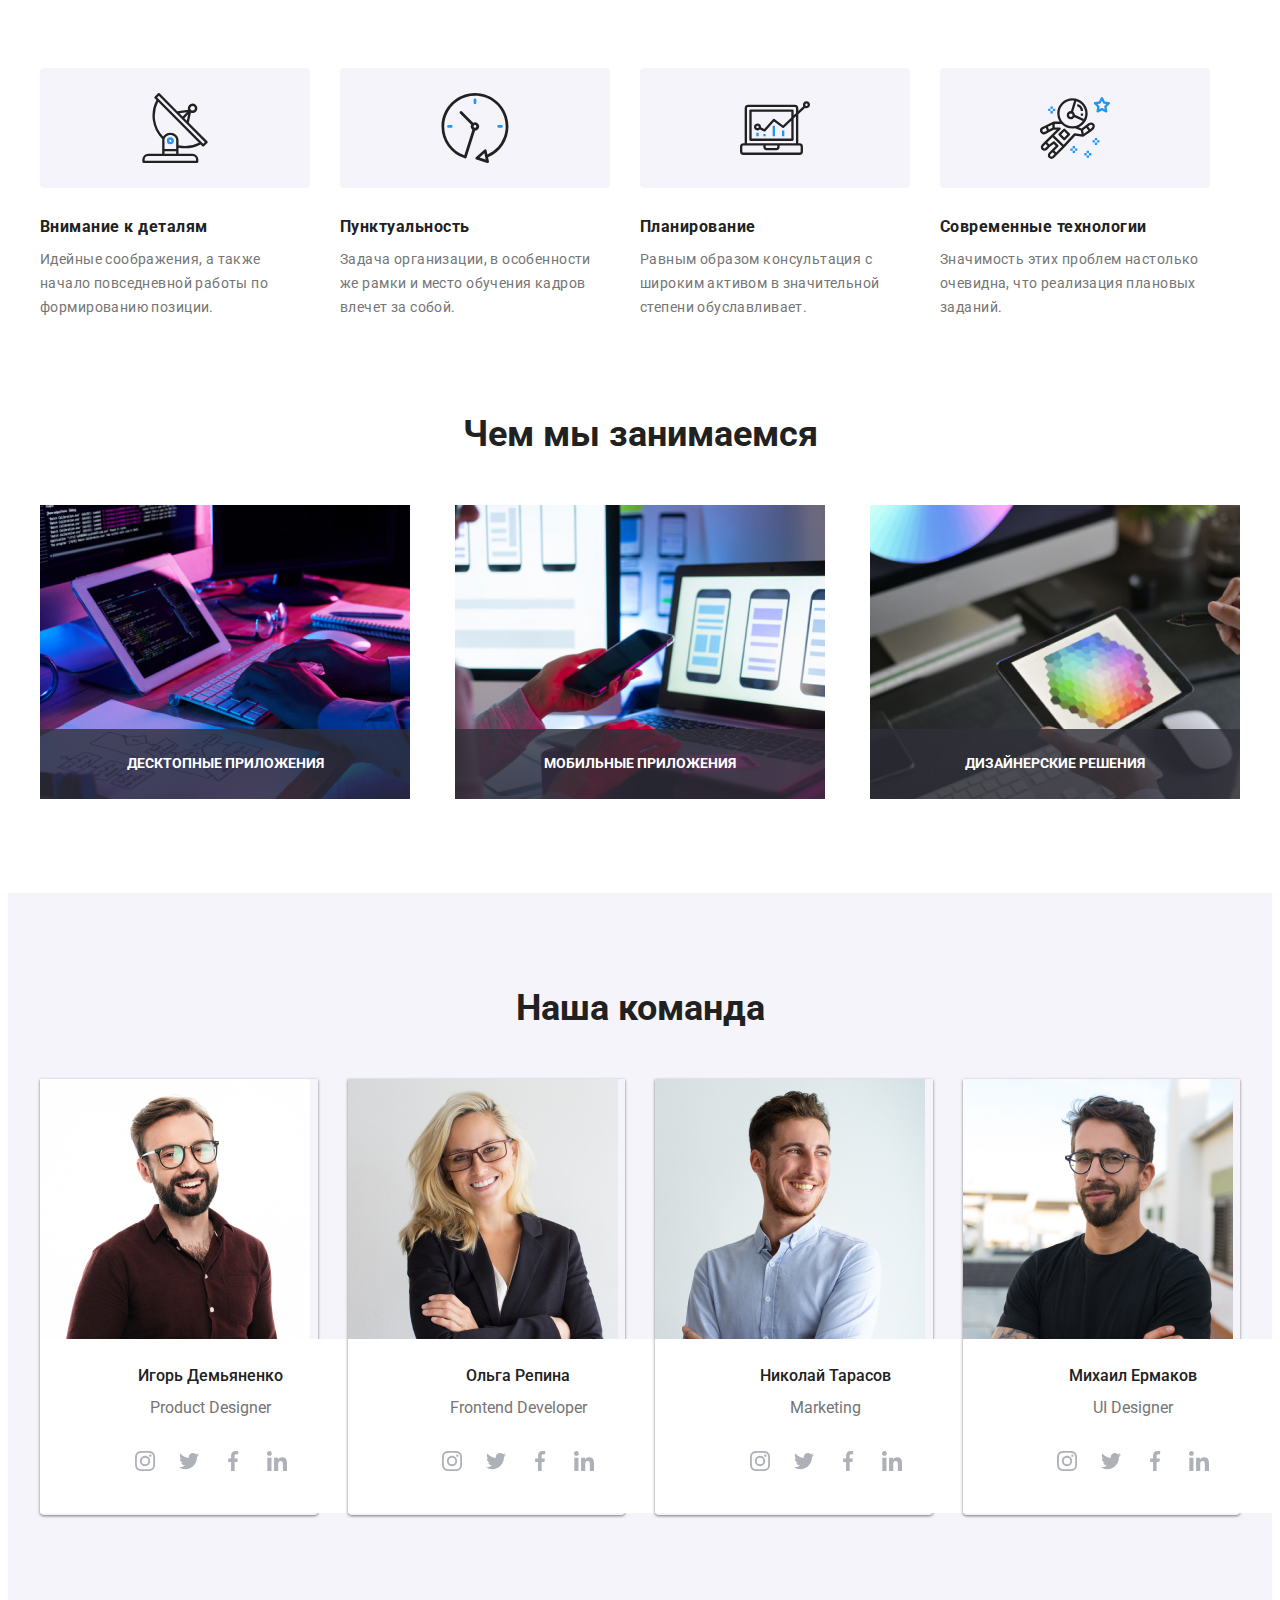
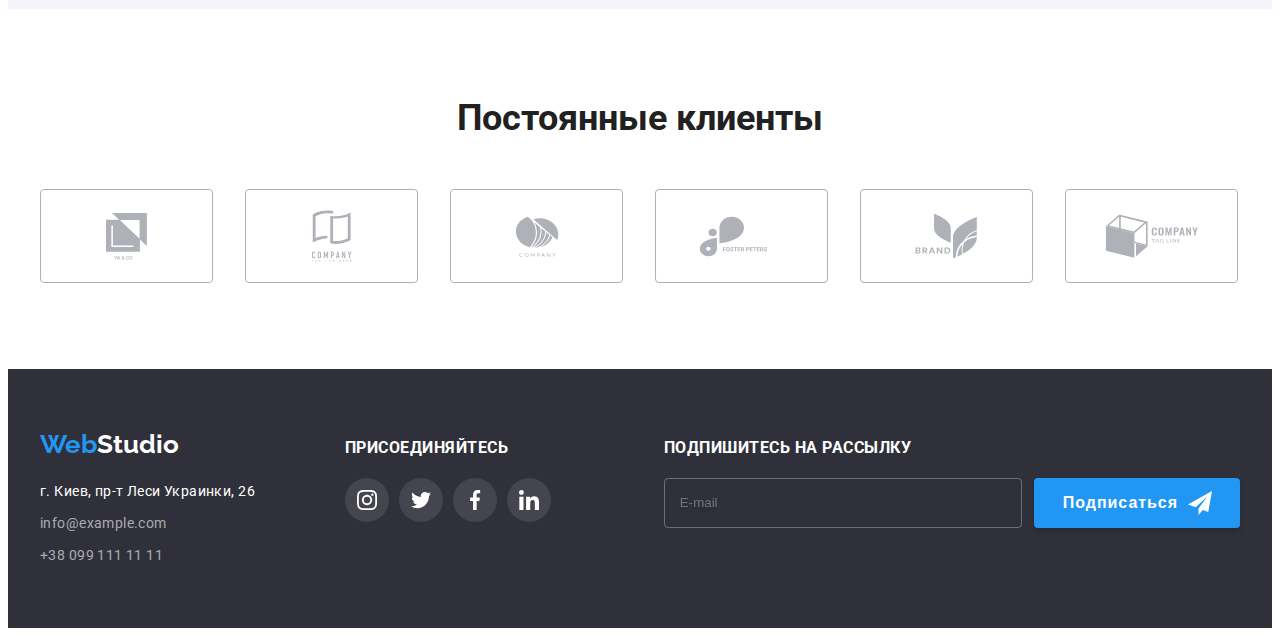
==== index.html @ bf88fce1 "goit-markup-hw-08" ====
<!DOCTYPE html>
<html lang="en">
<head>
    <meta charset="UTF-8">
    <meta http-equiv="X-UA-Compatible" content="IE=edge">
    <meta name="viewport" content="width=device-width, initial-scale=1.0">
    <title>Document</title>
    <link rel="preconnect" href="https://fonts.gstatic.com">
    <link href="https://fonts.googleapis.com/css2?family=Raleway:wght@700&family=Roboto:wght@400;500;700;900&display=swap"
        rel="stylesheet">
    <link rel="stylesheet" href="https://cdnjs.cloudflare.com/ajax/libs/modern-normalize/1.1.0/modern-normalize.min.css"
        integrity="sha512-wpPYUAdjBVSE4KJnH1VR1HeZfpl1ub8YT/NKx4PuQ5NmX2tKuGu6U/JRp5y+Y8XG2tV+wKQpNHVUX03MfMFn9Q=="
        crossorigin="anonymous" referrerpolicy="no-referrer" />
    <link rel="stylesheet" href="https://cdnjs.cloudflare.com/ajax/libs/animate.css/4.1.1/animate.min.css" />
    <link rel="stylesheet" href="./css/main.min.css">
</head>

<body>
    <!-- <header class="header bord">
        <div class="container header-cont">
            <nav class="navigation ">
                <a class="logo link " href="./index.html"><span class="logo-text">Web</span>Studio</a>
                <ul class="menu">
                    <li class="menu__item list">
                        <a class="menu__link link current header-link" href="">Студия</a>
                    </li>
                    <li class="menu__item list">
                        <a class="menu__link link header-link" href="./portfolio.html">Портфолио</a>
                    </li>
                    <li class="menu__item list">
                        <a class="menu__link link header-link" href="">Контакты</a>
                    </li>
                </ul>
            </nav>
            
            <ul class="auth-nav list header">
                <li>
                    <a class="mail-link link header-link" href="mailto:info@devstudio.com">
                        <svg class="icon-mail">
                            <use href="./images/sprite.svg#icon-envelope"></use>
                        </svg>
                        info@devstudio.com
                    </a>
                </li>
                <li>
                    <a class="tel-link link header-link" href="tel:+380991111111">
                        <svg class="icon-phon">
                            <use href="./images/sprite.svg#icon-smartphone"></use>
                        </svg>
                        +38 099 111 11 11
                    </a>
                </li>
            </ul>
        </div>
    </header> -->
    <main>
        <!-- <section class="hero">
                <div class="container">
                    <h1 class="hero__title down">ЭФФЕКТИВНЫЕ РЕШЕНИЯ <br /> ДЛЯ ВАШЕГО БИЗНЕСА</h1>
                
                    <button class="modal-btn" type="button" data-modal-open>Заказать услугу</button>
                </div>
        </section> -->
        
        <section class="skill">
            <div class="container">
                <h2 class="skill__title visually-hidden">Заголовок</h2>
                    <ul class="skill__roster list"> 
                        <li class="skill__item ">
                            <div class="icon-group">
                                <svg width="70px" height="70px">
                                    <use href="./images/sprite.svg#icon-antenna"></use>
                                </svg>
                            </div>
                            <h3 class="roster__title roster_down">Внимание к деталям</h3>
                            <p class="skill__description">Идейные соображения, а также начало повседневной работы по формированию позиции.</p>
                            
                        </li>
                        <li class="skill__item">
                            <div class="icon-group">
                                <svg width="70px" height="70px">
                                    <use href="./images/sprite.svg#icon-clock"></use>
                                </svg>
                            </div>
                            <h3 class="roster__title roster_down" >Пунктуальность</h3>
                            <p class="skill__description" >Задача организации, в особенности же рамки и место обучения кадров влечет за собой.</p>
                        </li>
                        <li class="skill__item">
                            <div class="icon-group">
                                <svg width="70px" height="70px">
                                    <use href="./images/sprite.svg#icon-diagram-1"></use>
                                </svg>
                            </div>
                            <h3 class="roster__title roster_down">Планирование</h3>
                            <p class="skill__description" >Равным образом консультация с широким активом в значительной степени обуславливает.</p>
                        </li>
                        <li class="skill__item">
                            <div class="icon-group">
                                <svg width="70px" height="70px">
                                    <use href="./images/sprite.svg#icon-astronaut"></use>
                                </svg>
                            </div>
                            <h3 class="roster__title roster_down" >Современные технологии</h3>
                            <p class="skill__description">Значимость этих проблем настолько очевидна, что реализация плановых заданий.</p>
                        </li>
                </ul>
            </div>
        </section>
        
        <section class="work">
            <div class="container">
            <h2 class="work__title" lang="ru">Чем мы занимаемся</h2>
            <ul class="work__roster list " >
                <li class="work__top">
                    <img src="./images/зображення_роб._cтолу1.jpg" alt="зображення робочого столу" width="370" height="294">
                    <P class="work__list">Десктопные приложения</P>
                </li>
                <li class="work__top">
                    <img src="./images/зображення_роб._cтолу2.jpg" alt="зображення робочого столу" width="370" height="294">
                    <P class="work__list">Мобильные приложения</P>
                </li>
                <li class="work__top">
                    <img src="./images/зображення_роб._cтолу3.jpg" alt="зображення робочого столу" width="370" height="294">
                    <P class="work__list">Дизайнерские решения</P>
                </li>
            </ul>
            </div>
        </section>
        
        <section class="team" >
            <div class="container">
                <h2 class="team__title">Наша команда</h2>
                <ul class="team__roster list">
                    <li class="team__list">
                        <picture>

                            <source media="(min-width: 1200px)" 
                                srcset="./images/deckstope/deckstope-team1.jpg 1x, ./images/deckstope/deckstope-team1@2x.jpg 2x">
                            <source media="(min-width: 1200px)"
                                srcset="./images/deckstope/deckstope-team1.webp 1x, ./images/deckstope/deckstope-team1@2x.webp 2x" 
                                type="image/webp"> 

                            <source media="(min-width: 768px)" 
                                srcset="./images/tablet/tablet-team1.jpg 1x, ./images/tablet/tablet-team1@2x.jpg 2x">
                                <source media="(min-width: 768px)" 
                                    srcset="./images/tablet/tablet-team1.webp 1x, ./images/tablet/tablet-team1@2x.webp 2x"
                                    type="image/webp">

                            <source media="(min-width: 480px)" 
                                srcset="./images/mobile/mobile-team1.jpg 1x, ./images/mobile/mobile-team1@2x.jpg 2x">
                                <source media="(min-width: 480px)" 
                                srcset="./images/mobile/mobile-team1.webp 1x, ./images/mobile/mobile-team1@2x.webp 2x"
                                type="image/webp">

                        <img src="./images/фото_Игорь_Демьяненко.jpg" alt="foto Product Designer Игорь Демьяненко">
                        </picture>
                        <div class="team-describe">
                            <h3 class="team__member">Игорь Демьяненко</h3>
                            <p class="team__activity">Product Designer</p>
                            <ul class="social-list list">
                                <li class="social-list_team">
                                    <a href="" class="social-list-link">
                                        <svg class="social-list-icon">
                                            <use class="icon-social" href="./images/sprite.svg#icon-instagram"></use>                                      
                                        </svg>
                                    </a>
                                </li>
                                <li class="social-list_team">
                                    <a href="" class="social-list-link">
                                        <svg class="social-list-icon">
                                            <use href="./images/sprite.svg#icon-twitter"></use>
                                        </svg>
                                    </a>
                                </li>
                                <li class="social-list_team">
                                    <a href="" class="social-list-link">
                                        <svg class="social-list-icon">
                                            <use href="./images/sprite.svg#icon-facebook"></use>
                                        </svg>
                                    </a>
                                </li>
                                <li class="social-list_team">
                                    <a href="" class="social-list-link">
                                        <svg class="social-list-icon"> 
                                            <use href="./images/sprite.svg#icon-linkedin"></use>
                                        </svg>
                                    </a>
                                </li>
                            </ul>
                        </div> 
                    </li>

                    <li class="team__list">
                            <picture>

                                <source media="(min-width: 1200px)"
                                    srcset="./images/deckstope/deckstope-team2.jpg 1x, ./images/deckstope/deckstope-team2@2x.jpg 2x">
                                <source media="(min-width: 1200px)"
                                    srcset="./images/deckstope/deckstope-team2.webp 1x, ./images/deckstope/deckstope-team2@2x.webp 2x"
                                    type="image/webp">

                                <source media="(min-width: 768px)"
                                    srcset="./images/tablet/tablet-team2.jpg 1x, ./images/tablet/tablet-team2@2x.jpg 2x">
                                <source media="(min-width: 768px)"
                                    srcset="./images/tablet/tablet-team2.webp 1x, ./images/tablet/tablet-team@2x.webp 2x" 
                                    type="image/webp">

                                <source media="(min-width: 480px)"
                                    srcset="./images/mobile/mobile-team2.jpg 1x, ./images/mobile/mobile-team2@2x.jpg 2x">
                                <source media="(min-width: 480px)"
                                    srcset="./images/mobile/mobile-team2.webp 1x, ./images/mobile/mobile-team2@2x.webp 2x" 
                                    type="image/webp">

                                <img src="./images/фото_Ольга_Репина.jpg" alt="foto Frontend Developer Ольга Репина">
                            </picture>
                        <div class="team-describe">
                            <h3 class="team__member">Ольга Репина</h3>
                            <p class="team__activity">Frontend Developer</p>
                            <ul class="social-list list">
                                <li class="social-list_team">
                                    <a href="" class="social-list-link">
                                        <svg class="social-list-icon">
                                            <use class="icon-social" href="./images/sprite.svg#icon-instagram"></use>
                                        </svg>
                                    </a>
                                </li>
                                <li class="social-list_team">
                                    <a href="" class="social-list-link">
                                        <svg class="social-list-icon">
                                            <use href="./images/sprite.svg#icon-twitter"></use>
                                        </svg>
                                    </a>
                                </li>
                                <li class="social-list_team">
                                    <a href="" class="social-list-link">
                                        <svg class="social-list-icon">
                                            <use href="./images/sprite.svg#icon-facebook"></use>
                                        </svg>
                                    </a>
                                </li>
                                <li class="social-list_team">
                                    <a href="" class="social-list-link">
                                        <svg class="social-list-icon">
                                            <use href="./images/sprite.svg#icon-linkedin"></use>
                                        </svg>
                                    </a>
                                </li>
                            </ul>
                        </div>
                    </li>

                    <li class="team__list">
                            <picture>
                                <source media="(min-width: 1200px)"
                                    srcset="./images/deckstope/deckstope-team3.jpg 1x, ./images/deckstope/deckstope-team3@2x.jpg 2x">
                                <source media="(min-width: 1200px)"
                                    srcset="./images/deckstope/deckstope-team3.webp 1x, ./images/deckstope/deckstope-team3@2x.webp 2x"
                                    type="image/webp">

                                <source media="(min-width: 768px)"
                                    srcset="./images/tablet/tablet-team3.jpg 1x, ./images/tablet/tablet-team3@2x.jpg 2x">
                                <source media="(min-width: 768px)"
                                    srcset="./images/tablet/tablet-team3.webp 1x, ./images/tablet/tablet-team3@2x.webp 2x" 
                                    type="image/webp">

                                <source media="(min-width: 480px)"
                                    srcset="./images/mobile/mobile-team3.jpg 1x, ./images/mobile/mobile-team3@2x.jpg 2x">
                                    <source media="(min-width: 480px)"
                                    srcset="./images/mobile/mobile-team3.webp 1x, ./images/mobile/mobile-team3@2x.webp 2x" 
                                    type="image/webp">
                            
                                <img src="./images/фото_Николай_Тарасов.jpg" alt="foto Marketing Михаил Ермаков">
                            </picture>
                        <div class="team-describe">
                            <h3 class="team__member" >Николай Тарасов</h3>
                            
                            <P class="team__activity">Marketing</P>
                            <ul class="social-list list">
                                <li class="social-list_team">
                                    <a href="" class="social-list-link">
                                        <svg class="social-list-icon">
                                            <use class="icon-social" href="./images/sprite.svg#icon-instagram"></use>
                                        </svg>
                                    </a>
                                </li>
                                <li class="social-list_team">
                                    <a href="" class="social-list-link">
                                        <svg class="social-list-icon">
                                            <use href="./images/sprite.svg#icon-twitter"></use>
                                        </svg>
                                    </a>
                                </li>
                                <li class="social-list_team">
                                    <a href="" class="social-list-link">
                                        <svg class="social-list-icon">
                                            <use href="./images/sprite.svg#icon-facebook"></use>
                                        </svg>
                                    </a>
                                </li>
                                <li class="social-list_team">
                                    <a href="" class="social-list-link">
                                        <svg class="social-list-icon">
                                            <use href="./images/sprite.svg#icon-linkedin"></use>
                                        </svg>
                                    </a>
                                </li>
                            </ul>
                        </div>
                    </li> 

                    <li class="team__list">
                        <picture>
                            <source media="(min-width: 1200px)"
                                srcset="./images/deckstope/deckstope-team4.jpg 1x, ./images/deckstope/deckstope-team4@2x.jpg 2x">
                            <source media="(min-width: 1200px)"
                                srcset="./images/deckstope/deckstope-team4.webp 1x, ./images/deckstope/deckstope-team4@2x.webp 2x"
                                type="image/webp">

                            <source media="(min-width: 768px)"
                                srcset="./images/tablet/tablet-team4.jpg 1x, ./images/tablet/tablet-team4@2x.jpg 2x">
                            <source media="(min-width: 768px)"
                                srcset="./images/tablet/tablet-team4.webp 1x, ./images/tablet/tablet-team4@2x.webp 2x" 
                                type="image/webp">

                            <source media="(min-width: 480px)"
                                srcset="./images/mobile/mobile-team4.jpg 1x, ./images/mobile/mobile-team4@2x.jpg 2x">
                                <source media="(min-width: 480px)"
                                srcset="./images/mobile/mobile-team4.webp 1x, ./images/mobile/mobile-team4@2x.webp 2x" 
                                type="image/webp">
                        
                            <img src="./images/фото_Михаил_Ермаков.jpg" alt="foto UI Designer Михаил Ермаков ">
                        </picture>
                        <div class="team-describe">
                            <h3 class="team__member">Михаил Ермаков</h3>
                            <p class="team__activity">UI Designer</p>
                            <ul class="social-list list">
                                <li class="social-list_team">
                                    <a href="" class="social-list-link">
                                        <svg class="social-list-icon">
                                            <use class="icon-social" href="./images/sprite.svg#icon-instagram"></use>
                                        </svg>
                                    </a>
                                </li>
                                <li class="social-list_team">
                                    <a href="" class="social-list-link">
                                        <svg class="social-list-icon">
                                            <use href="./images/sprite.svg#icon-twitter"></use>
                                        </svg>
                                    </a>
                                </li>
                                <li class="social-list_team">
                                    <a href="" class="social-list-link">
                                        <svg class="social-list-icon">
                                            <use href="./images/sprite.svg#icon-facebook"></use>
                                        </svg>
                                    </a>
                                </li>
                                <li class="social-list_team">
                                    <a href="" class="social-list-link">
                                        <svg class="social-list-icon">
                                            <use href="./images/sprite.svg#icon-linkedin"></use>
                                        </svg>
                                    </a>
                                </li>
                            </ul>
                        </div>
                    </li>
                </ul>
            </div>
        </section>

         <section class="clients">
            <div class="container">
                <h2 class="team__title">Постоянные клиенты</h2>
                
                    <ul class="clients-list list">
                        <li class="icon-list">
                            <a href="" class="icon-list-link">
                                <svg class="clients-list-icon" width="41px" height="47px">
                                    <use class="icon-social" href="./images/sprite.svg#icon-group"></use>
                                </svg>
                            </a>
                        </li>
                            <li class="icon-list">
                                <a href="" class="icon-list-link">
                                    <svg class="clients-list-icon" width="40px" height="52px">
                                        <use class="icon-social" href="./images/sprite.svg#icon-group-1"></use>
                                    
                                    </svg>
                                </a>
                            </li>
                        <li class="icon-list">
                            <a href="" class="icon-list-link">
                                <svg class="clients-list-icon" width="44px" height="41px">
                                    <use class="icon-social" href="./images/sprite.svg#icon-group3"></use>
                                </svg>
                            </a>
                        </li>
                        <li class="icon-list">
                            <a href="" class="icon-list-link">
                                <svg class="clients-list-icon" width="85px" height="41px">
                                    <use class="icon-social" href="./images/sprite.svg#icon-group-2"></use>
                                </svg>
                            </a>
                        </li>
                        <li class="icon-list">
                            <a href="" class="icon-list-link">
                                <svg class="clients-list-icon" width="63px" height="46px">
                                    <use class="icon-social" href="./images/sprite.svg#icon-group-3"></use>
                                </svg>
                            </a>
                        </li>
                        <li class="icon-list">
                            <a href="" class="icon-list-link">
                                <svg class="clients-list-icon" width="94px" height="44px">
                                    <use class="icon-social" href="./images/sprite.svg#icon-group-4"></use>
                                </svg>
                            </a>
                        </li>
                        
                    </ul>
            </div>
        </section>
    </main> 

    <footer class="footer">
        <div class="footer-information container">
            
            <div class="logo-second">
                    <a class="logo-footer link" href="./index.html"><span class="logo-text">Web</span><span
                            class="logo-txt">Studio</span>
                    </a>
                
                    <address class="footer-address">
                        <ul class="communication list">
                            <li class="address"><a class="location link" href="">г. Киев, пр-т Леси Украинки, 26</a></li>
                            <li class="footer-mail"><a class="communication-mail link"
                                    href="meilto:info@example.com">info@example.com</a></li>
                            <li class="footer-tel"><a class="communication-tel link" href="tel:+380991111111">+38 099 111 11 11</a></li>
                        </ul>
                    </address>
            </div>
           
            <div class="footer-right-box">
                <h3 class="footer-right-title">присоединяйтесь</h3>
                <ul class="footer-list list">
                    <li class="foter-icon">
                        <a href="" class="footer-list-social">
                            <svg class="footer-list-icon">
                                <use href="./images/sprite.svg#icon-instagram" ></use>
                            </svg>
                        </a>
                    </li>
                    <li class="foter-icon">
                        <a href="" class="footer-list-social">
                            <svg class="footer-list-icon">
                                <use href="./images/sprite.svg#icon-twitter"></use>
                            </svg>
                        </a>
                    </li>
                    <li class="foter-icon">
                        <a href="" class="footer-list-social">
                            <svg class="footer-list-icon">
                                <use href="./images/sprite.svg#icon-facebook"></use>
                            </svg>
                        </a>
                    </li>
                    <li class="foter-icon">
                        <a href="" class="footer-list-social">
                            <svg class="footer-list-icon">
                                <use href="./images/sprite.svg#icon-linkedin"></use>
                            </svg>
                        </a>
                    </li>
                </ul>
            </div>

              
                    <form class="form-footer" >
                        <h3 class="footer-right-title" >Подпишитесь на рассылку</h3>
                        <div class="btn-input">
                            <input type="email" name="singup" id="singup" class="singup-footer-form" placeholder="E-mail" required>
                            <button type="submit" class="button-form btn-form">Подписаться
                                <svg class="svg-form-footer" width="24px" height="24px">
                                    <use href="./images/sprite.svg#icon-telegram"></use>
                                </svg>
                            </button>
                        </div>
                    </form>
                
        </div>
    </footer>

    <!-- <div class="backdrop is-hidden" data-modal>
        <div class="modal">
            <button type="button" class="close-btn" data-modal-close>
                <svg class="close-btn-icon"  width="11px" height="11px" >
                    <use href="./images/sprite.svg#icon-close" ></use>
                </svg>
            </button>

            <form action="#" class="modal-form">
            <p class="modal-form-head">Оставьте свои данные, мы вам перезвоним</p>
               
                <label class="modal-form-field">Имя
                    <span class="modal-form-input-wrapper">
                        <input type="text" class="input-form-field" name="user-name" minlength="2" required>
                        <svg class="modal-form-icon">
                            <use href="./images/sprite.svg#icon-person-black"></use>
                        </svg>
                    </span>
                    
                </label>
                    
                <label class="modal-form-field">Телефон
                    <span class="modal-form-input-wrapper">
                        <input type="tel" class="input-form-field" name="user-phone" pattern="[0-9]{3}-[0-9]{3}-[0-9]{2}-[0-9]{2}" title="096-000-00-00" required>
                        <svg class="modal-form-icon">
                            <use href="./images/sprite.svg#icon-phone-black"></use>
                        </svg>
                    </span>
                </label>

                <label class="modal-form-field">Почта
                    <span class="modal-form-input-wrapper">
                        <input type="email" class="input-form-field" name="user-mail" required>
                        <svg class="modal-form-icon">
                            <use href="./images/sprite.svg#icon-email-black"></use>
                        </svg>
                    </span>
                </label>

                <label class="modal-form-field">Комментарий
                    <textarea name="user-message" class="modal-form-message" placeholder="Введите текст"></textarea>
                </label>
                    <input type="checkbox" id="accept-policy" class="modal-form-checkbox visually-hidden-checkbox" >
                    <label for="accept-policy" class="modal-form-checkbox-label">Соглашаюсь с рассылкой и принимаю&nbsp;<a href="" class="modal-form-label-link">Условия договора</a></label>
                <button type="submit" class="form-modal-btn">Отправить</button>
            </form>
        </div>
    </div>

    <script src="./js/modal.js"></script>
</body>

</html>
---- css/main.min.css ----
:root{--main-font: "Roboto", sans-serif;--secondary-font: "Raleway", sans-serif;--accent-color: #212121;--secondary-color: #2196f3;--third-color: #757575;--white-color: #ffffff}* *::before,*::after{box-sizing:border-box}body{font-family:var(--main-font);font-style:normal;font-weight:normal;font-size:14px}img{display:block;max-width:100%}.list{list-style:none}.link{text-decoration:none}h1,h2,h3,h4,h5,h6,p{margin-top:0;margin-bottom:0}ul,ol{margin-top:0;margin-bottom:0}.container{width:100%;padding-left:15px;padding-right:15px}@media screen and (min-width: 480px){.container{width:480px;margin:0 auto}}@media screen and (min-width: 768px){.container{width:768px;margin:0 auto}}@media screen and (min-width: 1200px){.container{width:1200px;margin:0 auto}}.visually-hidden{position:absolute;clip:rect(0 0 0 0);width:1px;height:1px;margin:-1px}.visually-hidden-checkbox{position:absolute !important;clip:rect(1px 1px 1px 1px);clip:rect(1px, 1px, 1px, 1px);padding:0 !important;border:0 !important;height:1px !important;width:1px !important;overflow:hidden}.is-hidden{opacity:0;visibility:hidden;pointer-events:none}.logo{padding-top:24px;padding-bottom:25px;margin-right:93px}.logo,.logo-footer,.logo-text{font-family:var(--secondary-font);font-weight:bold;font-size:26px;line-height:1.19;color:var(--accent-color)}.logo-text{color:var(--secondary-color)}.header-link{padding-top:32px;padding-bottom:32px}.bord{border-bottom:1px solid #ECECEC}.header-cont{display:flex;align-items:center}.navigation{display:flex;align-items:center}.auth-nav{display:flex;align-items:center;margin-left:auto;padding-left:0px}.menu{display:flex;align-items:center;padding-left:0px}.menu__item:not(:last-child){margin-right:40px}.mail-link{display:flex;align-items:center;text-decoration:none;font-weight:500;text-align:center;line-height:1.14;letter-spacing:0.02em;margin-left:auto;margin-right:50px;color:var(--third-color);transition:color 250ms cubic-bezier(0.4, 0, 0.2, 1)}.mail-link:hover,.mail-link:focus{color:var(--secondary-color);fill:var(--secondary-color)}.tel-link{display:flex;align-items:center;text-decoration:none;font-weight:500;text-align:center;line-height:1.14;letter-spacing:0.02em;color:var(--third-color);transition:color 250ms cubic-bezier(0.4, 0, 0.2, 1)}.tel-link:hover,.tel-link:focus{color:var(--secondary-color);fill:var(--secondary-color)}.icon-mail{width:16px;height:12px;margin-right:10px;fill:currentColor}.icon-mail:hover,.icon-mail:focus{fill:var(--secondary-color)}.icon-phon{width:10px;height:16px;margin-right:10px;fill:currentColor}.icon-phon:hover,.icon-phon:focus{fill:var(--secondary-color)}.menu__link{font-weight:500;line-height:1.14;letter-spacing:0.02em;color:var(--accent-color);transition:color 250ms cubic-bezier(0.4, 0, 0.2, 1)}.menu__link:hover,.menu__link:focus{color:var(--secondary-color)}.menu__link.current:after{content:"";width:100%;height:4px;position:absolute;background:#2196F3;border-radius:2px;display:block;bottom:-1px}.current{color:var(--secondary-color);position:relative}.hero__title{font-family:var(--main-font);font-weight:900;font-size:44px;line-height:1.36;margin-bottom:30px;color:var(--white-color)}.hero{padding-top:200px;padding-bottom:200px;text-align:center;color:var(--white-color);background:#C4C4C4;background-image:linear-gradient(to right, rgba(47,48,58,0.4), rgba(47,48,58,0.4)),url(../images/bd.jpg);background-repeat:no-repeat;background-position:center;background-size:cover;max-width:1600px;margin:auto}.modal-btn{background-color:var(--secondary-color);box-shadow:0px 4px 4px rgba(0,0,0,0.15);font-weight:bold;font-size:16px;line-height:1.88;cursor:pointer;padding:12px 32px;border-radius:4px;color:var(--white-color);border:none;transition:background-color 250ms cubic-bezier(0.4, 0, 0.2, 1)}.modal-btn:hover,.modal-btn:focus{background-color:#188CE8}.skill{padding-top:60px;padding-bottom:60px}.skill__item:not(:last-child){margin-bottom:30px}.skill__roster{padding-left:0;margin-right:0}.icon-group{display:flex;align-items:center;justify-content:center;width:100%;height:120px;background:#f5f4fa;border-radius:4px;margin-bottom:30px}.skill__description{font-family:var(--main-font);font-size:14px;line-height:24px;letter-spacing:0.03em;color:var(--third-color)}.roster__title{font-weight:bold;line-height:1.15;text-align:center;letter-spacing:0.03em;color:var(--accent-color)}.roster_down{margin-bottom:10px}@media screen and (min-width: 768px){.skill__roster{display:flex;flex-wrap:wrap;margin-right:-30px;margin-bottom:-30px}.roster__title{text-align:left}.skill__item{width:354px;height:251px;margin-bottom:30px;margin-right:30px}}@media screen and (min-width: 768px) and (min-width: 1200px){.skill{padding-bottom:0}.skill__roster{display:flex;flex-wrap:nowrap}.skill__item{flex-basis:calc((100%-120) / 4);width:270px;height:251px}}.work{padding-top:94px;padding-bottom:94px}.work__roster{display:flex;padding-left:0;justify-content:space-between;margin-top:50px}.work__title{font-weight:bold;font-size:36px;line-height:1.17;text-align:center;margin-bottom:50px;color:var(--accent-color);margin:0px}.work__top{width:370px;position:relative}.work__list{font-family:var(--main-font);font-weight:bold;line-height:1.14;width:100%;height:70px;right:0;bottom:0;position:absolute;display:flex;justify-content:center;align-items:center;text-transform:uppercase;color:#FFFFFF;background:rgba(47,48,58,0.8)}@media screen and (max-width: 1199px){.work{display:none}}.team{background-color:#f5f4fa;padding-top:66px;padding-bottom:60px}.team__title{font-weight:bold;font-size:28px;line-height:1.17;text-align:center;margin-bottom:24px;color:var(--accent-color)}.team__roster{padding:0}.team__member{font-size:16px;line-height:0.84;font-weight:500;text-align:center;color:var(--accent-color)}.team__activity{font-size:16px;line-height:1.89;margin-top:10px;margin-bottom:16px;text-align:center;color:var(--third-color)}.team-describe{padding:30px;padding-left:32px;padding-right:32px;background-color:var(--white-color);width:100%}.social-list{padding:0;display:flex;justify-content:center}.social-list-icon{width:20px;height:20px}.social-list-link{display:flex;align-items:center;justify-content:center;width:44px;height:44px;border-radius:50%;fill:#afb1b8;background-color:#ffffff;transition:background-color 250ms cubic-bezier(0.4, 0, 0.2, 1),fill 250ms cubic-bezier(0.4, 0, 0.2, 1)}.social-list-link:hover,.social-list-link:focus{fill:#ffffff;background-color:#2196f3}.team__list{margin-bottom:30px}@media screen and (min-width: 768px){.team__roster{display:flex;flex-wrap:wrap;margin-left:-30px}.team__list{flex-basis:calc((100% - 60px) / 2);margin-left:30px;width:100%;height:536px}}@media screen and (min-width: 1200px){.team__title{font-size:36px;line-height:1.16}.team{padding-top:94px;padding-bottom:94px}.team__roster{display:flex;flex-wrap:wrap;margin-left:-30px}.team__list{flex-basis:calc((100% - 120px) / 4);margin-left:30px;width:100%;height:436px}.team__list{box-shadow:0px 1px 3px var(--third-color);border-radius:0px 0px 4px 4px;margin-bottom:0px}.team__member,.team__activity{background-color:#ffffff;border-radius:3px}.team__title{font-weight:bold;font-size:36px;line-height:1.17;text-align:center;margin-bottom:50px;color:var(--accent-color)}.team__member,.team__activity{background-color:#ffffff;border-radius:3px}}.clients{padding-top:88px;padding-bottom:88px}.icon-list{width:170px;height:92px;margin:0 auto;margin-top:30px}.clients-list{padding-left:0}.icon-list-link{display:flex;justify-content:center;align-items:center;border:1px solid #afb1b8;border-radius:4px;width:100%;height:100%;fill:#afb1b8;transition:fill 250ms cubic-bezier(0.4, 0, 0.2, 1),border 250ms cubic-bezier(0.4, 0, 0.2, 1)}.icon-list-link:hover,.icon-list-link:focus{fill:var(--secondary-color);border:1px solid var(--secondary-color);border-radius:4px}.clients-list-icon{display:flex;align-items:center;justify-content:center}@media screen and (min-width: 480px){.clients-list{display:flex;align-items:center;flex-wrap:wrap;margin-top:-30px;margin-left:-30px;padding:0}.icon-list{flex-basis:calc((100% - 60px) / 2);margin-top:30px;margin-left:30px}.icon-list{width:100%;height:92px}}@media screen and (min-width: 768px){.clients-list{display:flex;align-items:center;flex-wrap:wrap;margin-top:-30px;margin-left:-30px;padding:0}.icon-list{flex-basis:calc((100% - 90px) / 3);margin-top:30px;margin-left:30px}.icon-list{width:226px;height:92px}}@media screen and (min-width: 1200px){.clients-list{display:flex;align-items:center;flex-wrap:wrap;margin-top:-30px;margin-left:-30px}.icon-list{flex-basis:calc((100% - 30px) / 7);margin-top:30px;margin-left:30px}.icon-list{width:170px;height:92px}}.backdrop{position:fixed;top:0;left:0;width:100vw;height:100vh;background:rgba(0,0,0,0.2);transition:opacity 250ms cubic-bezier(0.4, 0, 0.2, 1),visibility 250ms cubic-bezier(0.4, 0, 0.2, 1)}.modal{position:absolute;top:50%;left:50%;width:528px;height:581px;background-color:#ffffff;transform:translate(-50%, -50%);padding:40px}.close-btn{position:absolute;top:8px;right:8px;width:30px;height:30px;border-radius:50%;border:1px solid rgba(0,0,0,0.1);background-color:transparent;cursor:pointer;padding:0}.modal-form{display:flex;flex-direction:column}.modal-form-head{font-family:var(--main-font);font-weight:bold;font-size:20px;line-height:1.15;text-align:center;margin-bottom:12px}.modal-form-field{font-family:var(--main-font);font-weight:normal;font-size:12px;line-height:1.16;color:#757575;margin-bottom:10px}.modal-form-input-wrapper{position:relative;margin-top:4px;display:block}.modal-form-icon{position:absolute;width:18px;height:18px;fill:#212121;top:50%;left:12px;transform:translateY(-50%);transition:fill 250ms cubic-bezier(0.4, 0, 0.2, 1)}.modal-form-message{width:100%;height:120px;margin-top:6px;padding:12px 18px;border:1px solid rgba(33,33,33,0.2);border-radius:4px;resize:none;transition:border-color 250ms cubic-bezier(0.4, 0, 0.2, 1)}.modal-form-message::placeholder{color:rgba(117,117,117,0.5)}.modal-form-message:focus{outline:none;border-color:var(--secondary-color)}.modal-form-checkbox-label{display:flex;align-items:center;margin-bottom:30px;font-weight:normal;font-size:14px;line-height:1.7;color:#757575;justify-content:center;letter-spacing:0.03em}.modal-form-checkbox-label::before{display:block;content:"";width:16px;height:16px;border:1px solid #212121;border-radius:3px;cursor:pointer;margin-right:7px;background-position:70% 60%;transition:border-color 250ms cubic-bezier(0.4, 0, 0.2, 1)}.modal-form-checkbox:checked+.modal-form-checkbox-label::before{background-image:url(../images/icon.check.svg);background-repeat:no-repeat;border:1px solid var(--secondary-color)}.modal-form-checkbox:focus+.modal-form-checkbox-label::before{border-color:var(--secondary-color)}.modal-form-label-link{text-decoration:underline;color:#2196f3}.button-form{background-color:var(--secondary-color);padding:10px 28px 10px 29px;box-shadow:0px 4px 4px rgba(0,0,0,0.15);border-radius:4px;border:none;font-weight:700;font-size:16px;line-height:1.87;letter-spacing:0.06em;color:var(--white-color);margin-left:12px;cursor:pointer;display:flex;align-items:center;transition:background-color 250ms cubic-bezier(0.4, 0, 0.2, 1)}.button-form:hover,.button-form:focus{background-color:#188ce8}.input-form-field{width:100%;height:40px;border:1px solid rgba(33,33,33,0.2);border-radius:4px;padding-left:42px;transition:border-color 250ms cubic-bezier(0.4, 0, 0.2, 1)}.input-form-field:focus{outline:none;border-color:var(--secondary-color)}.input-form-field:focus+.modal-form-icon{fill:var(--secondary-color)}.form-modal-btn{margin:auto;width:200px;padding-top:10px;padding-bottom:10px;font-weight:700;font-size:16px;line-height:1.88;letter-spacing:0.06em;color:#ffffff;background-color:var(--secondary-color);border:none;box-shadow:0px 4px 4px rgba(0,0,0,0.15);border-radius:4px;transition:background-color 250ms cubic-bezier(0.4, 0, 0.2, 1);cursor:pointer}.form-modal-btn:hover,.form-modal-btn:focus{background-color:#188ce8}.svg-form-footer{margin-left:10px}.singup-footer-form{width:358px;height:50px;border:1px solid rgba(255,255,255,0.3);box-sizing:border-box;filter:drop-shadow(0px 4px 4px rgba(0,0,0,0.15));border-radius:4px;background-color:transparent;padding:15px;color:#ffffff}.singup-footer-form:focus{outline:none;border-color:var(--secondary-color)}.location{font-style:normal;line-height:1.71;letter-spacing:0.03em;color:var(--white-color)}.footer{background:#2f303a;padding-top:60px;padding-bottom:60px}.communication-mail{font-style:normal;line-height:1.71;letter-spacing:0.03em;color:rgba(255,255,255,0.6);transition:color 250ms cubic-bezier(0.4, 0, 0.2, 1)}.communication-mail:hover,.communication-mail:focus{color:var(--secondary-color)}.logo-footer{padding:auto}.logo-txt{color:var(--white-color)}.communication-tel{font-style:normal;line-height:1.71;letter-spacing:0.03em;color:rgba(255,255,255,0.6);transition:color 250ms cubic-bezier(0.4, 0, 0.2, 1)}.communication-tel:hover,.communication-tel:focus{color:var(--secondary-color)}.footer-address{margin-top:20px}.footer-mail{margin-top:8px}.footer-tel{margin-top:8px}.footer-right-title{font-weight:bold;line-height:1.14;letter-spacing:0.03em;text-transform:uppercase;margin-bottom:20px;color:var(--white-color)}.footer-list{display:flex;justify-content:center;padding:0}.foter-icon:not(:last-child){margin-right:10px}.footer-list-social{display:flex;align-items:center;justify-content:center;width:44px;height:44px;border-radius:50%;background-color:rgba(255,255,255,0.1);fill:#ffffff;transition:background-color 250ms cubic-bezier(0.4, 0, 0.2, 1)}.footer-list-social:hover,.footer-list-social:focus{background-color:var(--secondary-color)}.footer-list-icon{width:20px;height:20px}.communication{margin:0px;padding-left:0px}@media screen and (max-width: 479px), (min-width: 480px){.logo-second{text-align:center;padding:0}.logo-text{font-size:26px;line-height:1.19}.form-footer{text-align:center;padding:0px;margin-top:60px}.singup-footer-form{margin-bottom:20px;width:100%}.btn-form{margin:0 auto}.footer-right-box{text-align:center;padding:0;margin-top:60px}}@media screen and (min-width: 768px){.footer-information{display:flex;flex-direction:row;flex-wrap:wrap;justify-content:space-around;align-items:baseline}}@media screen and (min-width: 1200px){.footer{background:#2f303a;padding-top:60px;padding-bottom:60px}.btn-input{display:flex}.form-footer{text-align:left;padding:0;margin:0}.logo-second{text-align:left;padding:0;margin-right:70px}.footer-right-box{text-align:left;padding:0;margin-top:0px;margin-right:93px}.singup-footer-form{margin:0;width:358px}.button-form{margin-left:12px}.footer-information{justify-content:space-between}}.card-title{font-family:var(--main-font);font-weight:bold;font-size:18px;line-height:2;color:var(--accent-color)}.card-text{font-family:var(--main-font);font-size:16px;line-height:1.88;margin-top:4px;color:var(--third-color)}.description{padding:20px 24px;border-left:1px solid #EEEEEE;border-right:1px solid #EEEEEE;border-bottom:1px solid #EEEEEE}.card-list{padding:0px}.portfolio-card{padding:0;display:flex;justify-content:center}.card-way{transition:box-shadow 250ms cubic-bezier(0.4, 0, 0.2, 1);display:block}.card-way:hover,.card-way:focus{display:block;box-shadow:0px 1px 1px rgba(0,0,0,0.12),0px 4px 4px rgba(0,0,0,0.06),1px 4px 6px rgba(0,0,0,0.16)}.card-way:hover:hover .overlay,.card-way:hover:focus .overlay,.card-way:focus:hover .overlay,.card-way:focus:focus .overlay{transform:translateY(0%)}.img-overlay{position:relative;overflow:hidden}.overlay{position:absolute;background:rgba(33,150,243,0.9);color:#FFFFFF;top:0;left:0;width:100%;height:105%;overflow:auto;padding:63px 24px;font-family:var(--main-font);font-size:18px;line-height:1.5;letter-spacing:0.03em;transform:translateY(100%);transition:transform 250ms cubic-bezier(0.4, 0, 0.2, 1)}@media screen and (min-width: 480px){.nav{text-align:left;padding:0px;margin-top:60px;margin-bottom:40px}.list-butt{margin-bottom:15px}.portfolio-card{width:450px}.description{width:100%}}@media screen and (max-width: 767px){.portfolio-card:not(:last-child){margin-bottom:30px}}@media screen and (min-width: 768px){.card-list{display:flex;flex-wrap:wrap;margin-left:-30px;margin-top:-30px}.portfolio-card{width:354px;flex-basis:calc((100% - 60px)/2);margin-left:30px;margin-top:30px}}@media screen and (min-width: 1200px){.card-list{display:flex;flex-wrap:wrap;margin-left:-30px;margin-top:-30px}.portfolio-card{flex-basis:calc((100% - 90px)/3);margin-left:30px;margin-top:30px}}.nav-button{font-family:var(--main-font);font-weight:500;font-style:normal;font-size:16px;line-height:1.62;cursor:pointer;border:none;border-radius:4px;padding:6px 22px;color:var(--accent-color);transition:background-color 250ms cubic-bezier(0.4, 0, 0.2, 1),color 250ms cubic-bezier(0.4, 0, 0.2, 1),box-shadow 250ms cubic-bezier(0.4, 0, 0.2, 1)}.nav-button:hover,.nav-button:focus{background-color:var(--secondary-color);color:var(--white-color);box-shadow:0px 3px 1px rgba(0,0,0,0.1),0px 1px 2px rgba(0,0,0,0.08),0px 2px 2px rgba(0,0,0,0.12);border-radius:4px}.nav{text-align:left;padding:0px;margin-bottom:30px;margin-top:30px}.list-butt{display:inline-block}.list-butt:not(:last-child){margin-right:8px;margin-bottom:15px}@media screen and (min-width: 480px){.nav{text-align:left;padding:0px;margin-top:60px;margin-bottom:40px}.list-butt{margin-bottom:15px}}@media screen and (min-width: 768px){.nav{text-align:center;padding:0px;margin-top:60px;margin-bottom:14px}}@media screen and (min-width: 1200px){.nav{margin-top:94px;margin-bottom:34px}}
/*# sourceMappingURL=main.min.css.map */
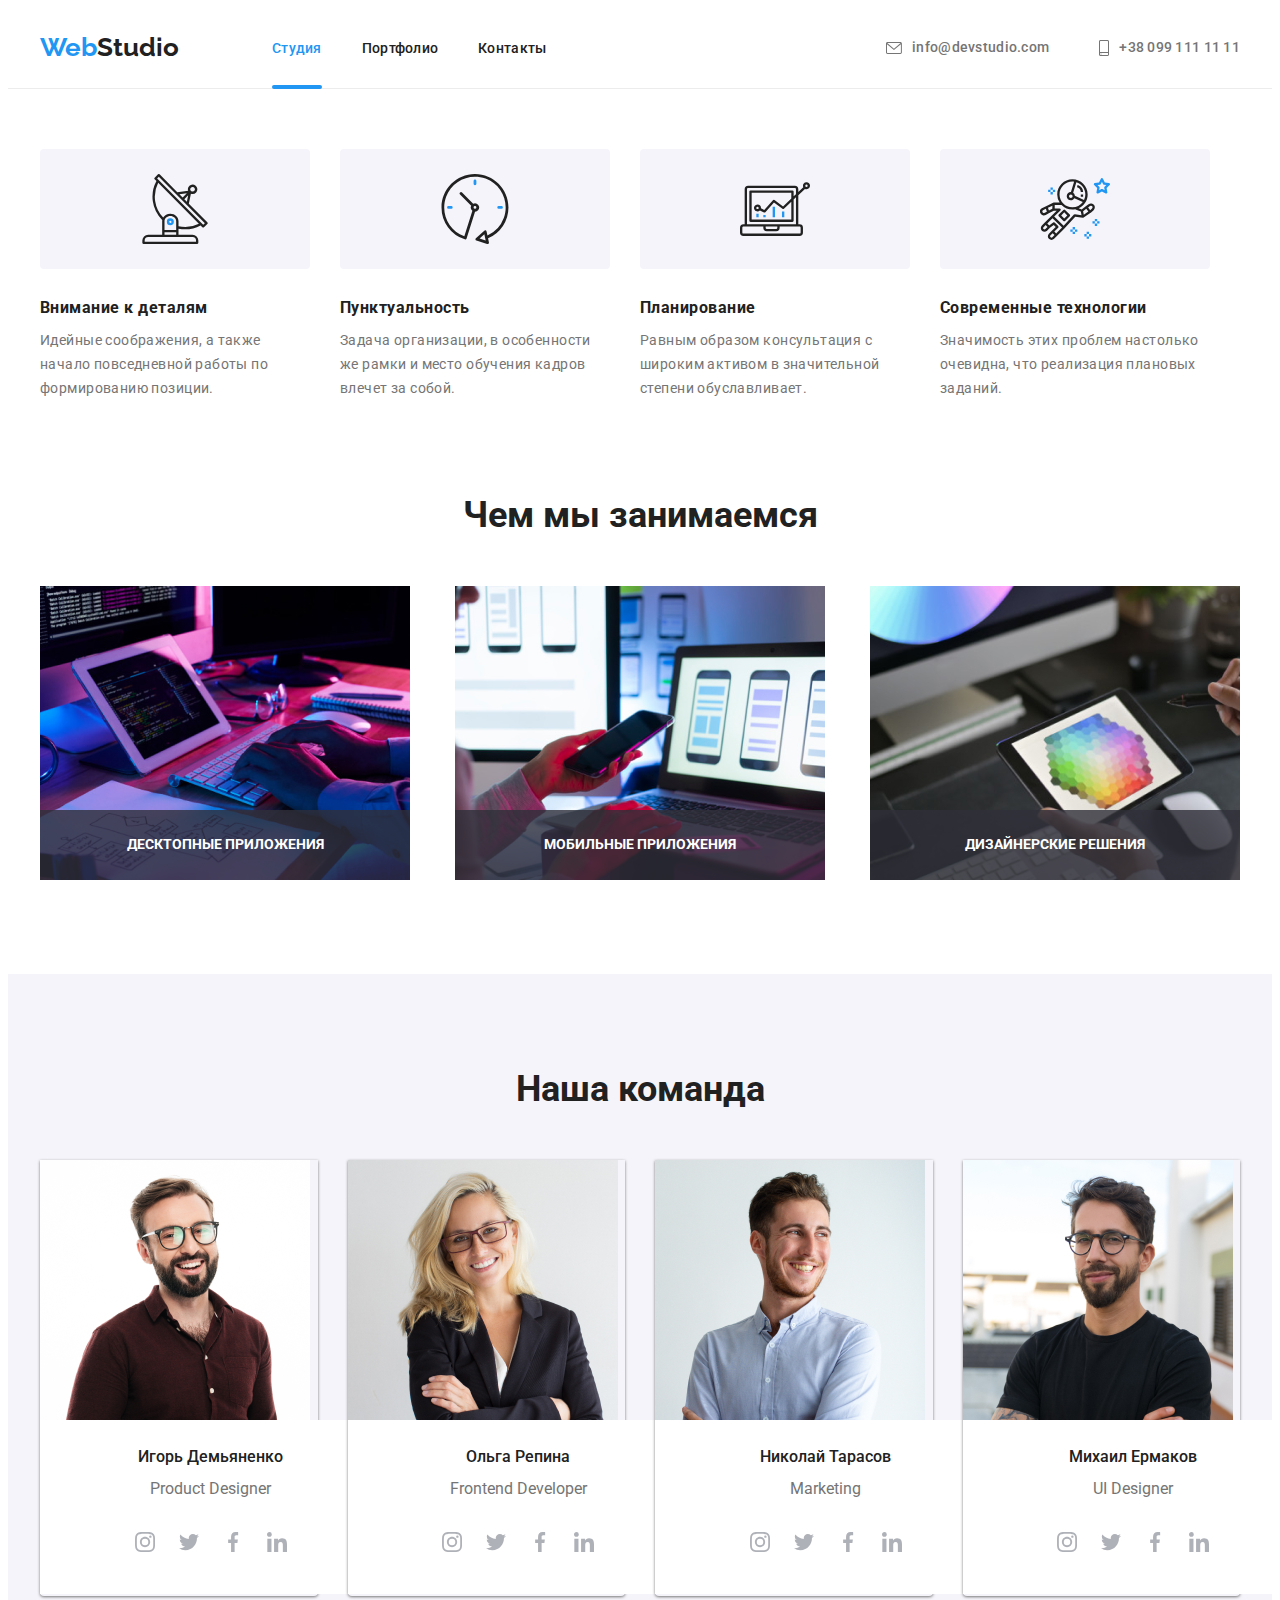
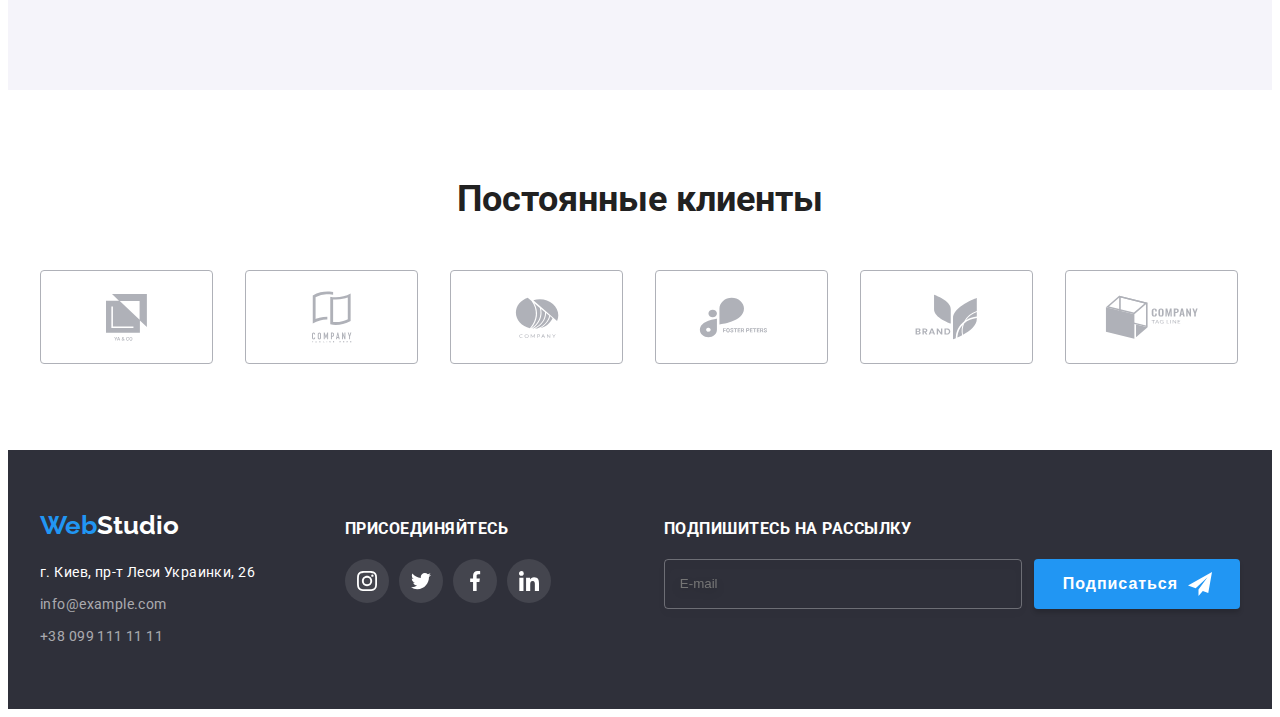
==== commit b334ff4b: "goit-markup-hw-08" ====
--- a/index.html
+++ b/index.html
@@ -16,7 +16,7 @@
 </head>
 
 <body>
-    <!-- <header class="header bord">
+    <header class="header bord">
         <div class="container header-cont">
             <nav class="navigation ">
                 <a class="logo link " href="./index.html"><span class="logo-text">Web</span>Studio</a>
@@ -52,7 +52,7 @@
                 </li>
             </ul>
         </div>
-    </header> -->
+    </header>
     <main>
         <!-- <section class="hero">
                 <div class="container">
--- a/css/main.min.css
+++ b/css/main.min.css
@@ -1,2 +1,2 @@
-:root{--main-font: "Roboto", sans-serif;--secondary-font: "Raleway", sans-serif;--accent-color: #212121;--secondary-color: #2196f3;--third-color: #757575;--white-color: #ffffff}* *::before,*::after{box-sizing:border-box}body{font-family:var(--main-font);font-style:normal;font-weight:normal;font-size:14px}img{display:block;max-width:100%}.list{list-style:none}.link{text-decoration:none}h1,h2,h3,h4,h5,h6,p{margin-top:0;margin-bottom:0}ul,ol{margin-top:0;margin-bottom:0}.container{width:100%;padding-left:15px;padding-right:15px}@media screen and (min-width: 480px){.container{width:480px;margin:0 auto}}@media screen and (min-width: 768px){.container{width:768px;margin:0 auto}}@media screen and (min-width: 1200px){.container{width:1200px;margin:0 auto}}.visually-hidden{position:absolute;clip:rect(0 0 0 0);width:1px;height:1px;margin:-1px}.visually-hidden-checkbox{position:absolute !important;clip:rect(1px 1px 1px 1px);clip:rect(1px, 1px, 1px, 1px);padding:0 !important;border:0 !important;height:1px !important;width:1px !important;overflow:hidden}.is-hidden{opacity:0;visibility:hidden;pointer-events:none}.logo{padding-top:24px;padding-bottom:25px;margin-right:93px}.logo,.logo-footer,.logo-text{font-family:var(--secondary-font);font-weight:bold;font-size:26px;line-height:1.19;color:var(--accent-color)}.logo-text{color:var(--secondary-color)}.header-link{padding-top:32px;padding-bottom:32px}.bord{border-bottom:1px solid #ECECEC}.header-cont{display:flex;align-items:center}.navigation{display:flex;align-items:center}.auth-nav{display:flex;align-items:center;margin-left:auto;padding-left:0px}.menu{display:flex;align-items:center;padding-left:0px}.menu__item:not(:last-child){margin-right:40px}.mail-link{display:flex;align-items:center;text-decoration:none;font-weight:500;text-align:center;line-height:1.14;letter-spacing:0.02em;margin-left:auto;margin-right:50px;color:var(--third-color);transition:color 250ms cubic-bezier(0.4, 0, 0.2, 1)}.mail-link:hover,.mail-link:focus{color:var(--secondary-color);fill:var(--secondary-color)}.tel-link{display:flex;align-items:center;text-decoration:none;font-weight:500;text-align:center;line-height:1.14;letter-spacing:0.02em;color:var(--third-color);transition:color 250ms cubic-bezier(0.4, 0, 0.2, 1)}.tel-link:hover,.tel-link:focus{color:var(--secondary-color);fill:var(--secondary-color)}.icon-mail{width:16px;height:12px;margin-right:10px;fill:currentColor}.icon-mail:hover,.icon-mail:focus{fill:var(--secondary-color)}.icon-phon{width:10px;height:16px;margin-right:10px;fill:currentColor}.icon-phon:hover,.icon-phon:focus{fill:var(--secondary-color)}.menu__link{font-weight:500;line-height:1.14;letter-spacing:0.02em;color:var(--accent-color);transition:color 250ms cubic-bezier(0.4, 0, 0.2, 1)}.menu__link:hover,.menu__link:focus{color:var(--secondary-color)}.menu__link.current:after{content:"";width:100%;height:4px;position:absolute;background:#2196F3;border-radius:2px;display:block;bottom:-1px}.current{color:var(--secondary-color);position:relative}.hero__title{font-family:var(--main-font);font-weight:900;font-size:44px;line-height:1.36;margin-bottom:30px;color:var(--white-color)}.hero{padding-top:200px;padding-bottom:200px;text-align:center;color:var(--white-color);background:#C4C4C4;background-image:linear-gradient(to right, rgba(47,48,58,0.4), rgba(47,48,58,0.4)),url(../images/bd.jpg);background-repeat:no-repeat;background-position:center;background-size:cover;max-width:1600px;margin:auto}.modal-btn{background-color:var(--secondary-color);box-shadow:0px 4px 4px rgba(0,0,0,0.15);font-weight:bold;font-size:16px;line-height:1.88;cursor:pointer;padding:12px 32px;border-radius:4px;color:var(--white-color);border:none;transition:background-color 250ms cubic-bezier(0.4, 0, 0.2, 1)}.modal-btn:hover,.modal-btn:focus{background-color:#188CE8}.skill{padding-top:60px;padding-bottom:60px}.skill__item:not(:last-child){margin-bottom:30px}.skill__roster{padding-left:0;margin-right:0}.icon-group{display:flex;align-items:center;justify-content:center;width:100%;height:120px;background:#f5f4fa;border-radius:4px;margin-bottom:30px}.skill__description{font-family:var(--main-font);font-size:14px;line-height:24px;letter-spacing:0.03em;color:var(--third-color)}.roster__title{font-weight:bold;line-height:1.15;text-align:center;letter-spacing:0.03em;color:var(--accent-color)}.roster_down{margin-bottom:10px}@media screen and (min-width: 768px){.skill__roster{display:flex;flex-wrap:wrap;margin-right:-30px;margin-bottom:-30px}.roster__title{text-align:left}.skill__item{width:354px;height:251px;margin-bottom:30px;margin-right:30px}}@media screen and (min-width: 768px) and (min-width: 1200px){.skill{padding-bottom:0}.skill__roster{display:flex;flex-wrap:nowrap}.skill__item{flex-basis:calc((100%-120) / 4);width:270px;height:251px}}.work{padding-top:94px;padding-bottom:94px}.work__roster{display:flex;padding-left:0;justify-content:space-between;margin-top:50px}.work__title{font-weight:bold;font-size:36px;line-height:1.17;text-align:center;margin-bottom:50px;color:var(--accent-color);margin:0px}.work__top{width:370px;position:relative}.work__list{font-family:var(--main-font);font-weight:bold;line-height:1.14;width:100%;height:70px;right:0;bottom:0;position:absolute;display:flex;justify-content:center;align-items:center;text-transform:uppercase;color:#FFFFFF;background:rgba(47,48,58,0.8)}@media screen and (max-width: 1199px){.work{display:none}}.team{background-color:#f5f4fa;padding-top:66px;padding-bottom:60px}.team__title{font-weight:bold;font-size:28px;line-height:1.17;text-align:center;margin-bottom:24px;color:var(--accent-color)}.team__roster{padding:0}.team__member{font-size:16px;line-height:0.84;font-weight:500;text-align:center;color:var(--accent-color)}.team__activity{font-size:16px;line-height:1.89;margin-top:10px;margin-bottom:16px;text-align:center;color:var(--third-color)}.team-describe{padding:30px;padding-left:32px;padding-right:32px;background-color:var(--white-color);width:100%}.social-list{padding:0;display:flex;justify-content:center}.social-list-icon{width:20px;height:20px}.social-list-link{display:flex;align-items:center;justify-content:center;width:44px;height:44px;border-radius:50%;fill:#afb1b8;background-color:#ffffff;transition:background-color 250ms cubic-bezier(0.4, 0, 0.2, 1),fill 250ms cubic-bezier(0.4, 0, 0.2, 1)}.social-list-link:hover,.social-list-link:focus{fill:#ffffff;background-color:#2196f3}.team__list{margin-bottom:30px}@media screen and (min-width: 768px){.team__roster{display:flex;flex-wrap:wrap;margin-left:-30px}.team__list{flex-basis:calc((100% - 60px) / 2);margin-left:30px;width:100%;height:536px}}@media screen and (min-width: 1200px){.team__title{font-size:36px;line-height:1.16}.team{padding-top:94px;padding-bottom:94px}.team__roster{display:flex;flex-wrap:wrap;margin-left:-30px}.team__list{flex-basis:calc((100% - 120px) / 4);margin-left:30px;width:100%;height:436px}.team__list{box-shadow:0px 1px 3px var(--third-color);border-radius:0px 0px 4px 4px;margin-bottom:0px}.team__member,.team__activity{background-color:#ffffff;border-radius:3px}.team__title{font-weight:bold;font-size:36px;line-height:1.17;text-align:center;margin-bottom:50px;color:var(--accent-color)}.team__member,.team__activity{background-color:#ffffff;border-radius:3px}}.clients{padding-top:88px;padding-bottom:88px}.icon-list{width:170px;height:92px;margin:0 auto;margin-top:30px}.clients-list{padding-left:0}.icon-list-link{display:flex;justify-content:center;align-items:center;border:1px solid #afb1b8;border-radius:4px;width:100%;height:100%;fill:#afb1b8;transition:fill 250ms cubic-bezier(0.4, 0, 0.2, 1),border 250ms cubic-bezier(0.4, 0, 0.2, 1)}.icon-list-link:hover,.icon-list-link:focus{fill:var(--secondary-color);border:1px solid var(--secondary-color);border-radius:4px}.clients-list-icon{display:flex;align-items:center;justify-content:center}@media screen and (min-width: 480px){.clients-list{display:flex;align-items:center;flex-wrap:wrap;margin-top:-30px;margin-left:-30px;padding:0}.icon-list{flex-basis:calc((100% - 60px) / 2);margin-top:30px;margin-left:30px}.icon-list{width:100%;height:92px}}@media screen and (min-width: 768px){.clients-list{display:flex;align-items:center;flex-wrap:wrap;margin-top:-30px;margin-left:-30px;padding:0}.icon-list{flex-basis:calc((100% - 90px) / 3);margin-top:30px;margin-left:30px}.icon-list{width:226px;height:92px}}@media screen and (min-width: 1200px){.clients-list{display:flex;align-items:center;flex-wrap:wrap;margin-top:-30px;margin-left:-30px}.icon-list{flex-basis:calc((100% - 30px) / 7);margin-top:30px;margin-left:30px}.icon-list{width:170px;height:92px}}.backdrop{position:fixed;top:0;left:0;width:100vw;height:100vh;background:rgba(0,0,0,0.2);transition:opacity 250ms cubic-bezier(0.4, 0, 0.2, 1),visibility 250ms cubic-bezier(0.4, 0, 0.2, 1)}.modal{position:absolute;top:50%;left:50%;width:528px;height:581px;background-color:#ffffff;transform:translate(-50%, -50%);padding:40px}.close-btn{position:absolute;top:8px;right:8px;width:30px;height:30px;border-radius:50%;border:1px solid rgba(0,0,0,0.1);background-color:transparent;cursor:pointer;padding:0}.modal-form{display:flex;flex-direction:column}.modal-form-head{font-family:var(--main-font);font-weight:bold;font-size:20px;line-height:1.15;text-align:center;margin-bottom:12px}.modal-form-field{font-family:var(--main-font);font-weight:normal;font-size:12px;line-height:1.16;color:#757575;margin-bottom:10px}.modal-form-input-wrapper{position:relative;margin-top:4px;display:block}.modal-form-icon{position:absolute;width:18px;height:18px;fill:#212121;top:50%;left:12px;transform:translateY(-50%);transition:fill 250ms cubic-bezier(0.4, 0, 0.2, 1)}.modal-form-message{width:100%;height:120px;margin-top:6px;padding:12px 18px;border:1px solid rgba(33,33,33,0.2);border-radius:4px;resize:none;transition:border-color 250ms cubic-bezier(0.4, 0, 0.2, 1)}.modal-form-message::placeholder{color:rgba(117,117,117,0.5)}.modal-form-message:focus{outline:none;border-color:var(--secondary-color)}.modal-form-checkbox-label{display:flex;align-items:center;margin-bottom:30px;font-weight:normal;font-size:14px;line-height:1.7;color:#757575;justify-content:center;letter-spacing:0.03em}.modal-form-checkbox-label::before{display:block;content:"";width:16px;height:16px;border:1px solid #212121;border-radius:3px;cursor:pointer;margin-right:7px;background-position:70% 60%;transition:border-color 250ms cubic-bezier(0.4, 0, 0.2, 1)}.modal-form-checkbox:checked+.modal-form-checkbox-label::before{background-image:url(../images/icon.check.svg);background-repeat:no-repeat;border:1px solid var(--secondary-color)}.modal-form-checkbox:focus+.modal-form-checkbox-label::before{border-color:var(--secondary-color)}.modal-form-label-link{text-decoration:underline;color:#2196f3}.button-form{background-color:var(--secondary-color);padding:10px 28px 10px 29px;box-shadow:0px 4px 4px rgba(0,0,0,0.15);border-radius:4px;border:none;font-weight:700;font-size:16px;line-height:1.87;letter-spacing:0.06em;color:var(--white-color);margin-left:12px;cursor:pointer;display:flex;align-items:center;transition:background-color 250ms cubic-bezier(0.4, 0, 0.2, 1)}.button-form:hover,.button-form:focus{background-color:#188ce8}.input-form-field{width:100%;height:40px;border:1px solid rgba(33,33,33,0.2);border-radius:4px;padding-left:42px;transition:border-color 250ms cubic-bezier(0.4, 0, 0.2, 1)}.input-form-field:focus{outline:none;border-color:var(--secondary-color)}.input-form-field:focus+.modal-form-icon{fill:var(--secondary-color)}.form-modal-btn{margin:auto;width:200px;padding-top:10px;padding-bottom:10px;font-weight:700;font-size:16px;line-height:1.88;letter-spacing:0.06em;color:#ffffff;background-color:var(--secondary-color);border:none;box-shadow:0px 4px 4px rgba(0,0,0,0.15);border-radius:4px;transition:background-color 250ms cubic-bezier(0.4, 0, 0.2, 1);cursor:pointer}.form-modal-btn:hover,.form-modal-btn:focus{background-color:#188ce8}.svg-form-footer{margin-left:10px}.singup-footer-form{width:358px;height:50px;border:1px solid rgba(255,255,255,0.3);box-sizing:border-box;filter:drop-shadow(0px 4px 4px rgba(0,0,0,0.15));border-radius:4px;background-color:transparent;padding:15px;color:#ffffff}.singup-footer-form:focus{outline:none;border-color:var(--secondary-color)}.location{font-style:normal;line-height:1.71;letter-spacing:0.03em;color:var(--white-color)}.footer{background:#2f303a;padding-top:60px;padding-bottom:60px}.communication-mail{font-style:normal;line-height:1.71;letter-spacing:0.03em;color:rgba(255,255,255,0.6);transition:color 250ms cubic-bezier(0.4, 0, 0.2, 1)}.communication-mail:hover,.communication-mail:focus{color:var(--secondary-color)}.logo-footer{padding:auto}.logo-txt{color:var(--white-color)}.communication-tel{font-style:normal;line-height:1.71;letter-spacing:0.03em;color:rgba(255,255,255,0.6);transition:color 250ms cubic-bezier(0.4, 0, 0.2, 1)}.communication-tel:hover,.communication-tel:focus{color:var(--secondary-color)}.footer-address{margin-top:20px}.footer-mail{margin-top:8px}.footer-tel{margin-top:8px}.footer-right-title{font-weight:bold;line-height:1.14;letter-spacing:0.03em;text-transform:uppercase;margin-bottom:20px;color:var(--white-color)}.footer-list{display:flex;justify-content:center;padding:0}.foter-icon:not(:last-child){margin-right:10px}.footer-list-social{display:flex;align-items:center;justify-content:center;width:44px;height:44px;border-radius:50%;background-color:rgba(255,255,255,0.1);fill:#ffffff;transition:background-color 250ms cubic-bezier(0.4, 0, 0.2, 1)}.footer-list-social:hover,.footer-list-social:focus{background-color:var(--secondary-color)}.footer-list-icon{width:20px;height:20px}.communication{margin:0px;padding-left:0px}@media screen and (max-width: 479px), (min-width: 480px){.logo-second{text-align:center;padding:0}.logo-text{font-size:26px;line-height:1.19}.form-footer{text-align:center;padding:0px;margin-top:60px}.singup-footer-form{margin-bottom:20px;width:100%}.btn-form{margin:0 auto}.footer-right-box{text-align:center;padding:0;margin-top:60px}}@media screen and (min-width: 768px){.footer-information{display:flex;flex-direction:row;flex-wrap:wrap;justify-content:space-around;align-items:baseline}}@media screen and (min-width: 1200px){.footer{background:#2f303a;padding-top:60px;padding-bottom:60px}.btn-input{display:flex}.form-footer{text-align:left;padding:0;margin:0}.logo-second{text-align:left;padding:0;margin-right:70px}.footer-right-box{text-align:left;padding:0;margin-top:0px;margin-right:93px}.singup-footer-form{margin:0;width:358px}.button-form{margin-left:12px}.footer-information{justify-content:space-between}}.card-title{font-family:var(--main-font);font-weight:bold;font-size:18px;line-height:2;color:var(--accent-color)}.card-text{font-family:var(--main-font);font-size:16px;line-height:1.88;margin-top:4px;color:var(--third-color)}.description{padding:20px 24px;border-left:1px solid #EEEEEE;border-right:1px solid #EEEEEE;border-bottom:1px solid #EEEEEE}.card-list{padding:0px}.portfolio-card{padding:0;display:flex;justify-content:center}.card-way{transition:box-shadow 250ms cubic-bezier(0.4, 0, 0.2, 1);display:block}.card-way:hover,.card-way:focus{display:block;box-shadow:0px 1px 1px rgba(0,0,0,0.12),0px 4px 4px rgba(0,0,0,0.06),1px 4px 6px rgba(0,0,0,0.16)}.card-way:hover:hover .overlay,.card-way:hover:focus .overlay,.card-way:focus:hover .overlay,.card-way:focus:focus .overlay{transform:translateY(0%)}.img-overlay{position:relative;overflow:hidden}.overlay{position:absolute;background:rgba(33,150,243,0.9);color:#FFFFFF;top:0;left:0;width:100%;height:105%;overflow:auto;padding:63px 24px;font-family:var(--main-font);font-size:18px;line-height:1.5;letter-spacing:0.03em;transform:translateY(100%);transition:transform 250ms cubic-bezier(0.4, 0, 0.2, 1)}@media screen and (min-width: 480px){.nav{text-align:left;padding:0px;margin-top:60px;margin-bottom:40px}.list-butt{margin-bottom:15px}.portfolio-card{width:450px}.description{width:100%}}@media screen and (max-width: 767px){.portfolio-card:not(:last-child){margin-bottom:30px}}@media screen and (min-width: 768px){.card-list{display:flex;flex-wrap:wrap;margin-left:-30px;margin-top:-30px}.portfolio-card{width:354px;flex-basis:calc((100% - 60px)/2);margin-left:30px;margin-top:30px}}@media screen and (min-width: 1200px){.card-list{display:flex;flex-wrap:wrap;margin-left:-30px;margin-top:-30px}.portfolio-card{flex-basis:calc((100% - 90px)/3);margin-left:30px;margin-top:30px}}.nav-button{font-family:var(--main-font);font-weight:500;font-style:normal;font-size:16px;line-height:1.62;cursor:pointer;border:none;border-radius:4px;padding:6px 22px;color:var(--accent-color);transition:background-color 250ms cubic-bezier(0.4, 0, 0.2, 1),color 250ms cubic-bezier(0.4, 0, 0.2, 1),box-shadow 250ms cubic-bezier(0.4, 0, 0.2, 1)}.nav-button:hover,.nav-button:focus{background-color:var(--secondary-color);color:var(--white-color);box-shadow:0px 3px 1px rgba(0,0,0,0.1),0px 1px 2px rgba(0,0,0,0.08),0px 2px 2px rgba(0,0,0,0.12);border-radius:4px}.nav{text-align:left;padding:0px;margin-bottom:30px;margin-top:30px}.list-butt{display:inline-block}.list-butt:not(:last-child){margin-right:8px;margin-bottom:15px}@media screen and (min-width: 480px){.nav{text-align:left;padding:0px;margin-top:60px;margin-bottom:40px}.list-butt{margin-bottom:15px}}@media screen and (min-width: 768px){.nav{text-align:center;padding:0px;margin-top:60px;margin-bottom:14px}}@media screen and (min-width: 1200px){.nav{margin-top:94px;margin-bottom:34px}}
+:root{--main-font: "Roboto", sans-serif;--secondary-font: "Raleway", sans-serif;--accent-color: #212121;--secondary-color: #2196f3;--third-color: #757575;--white-color: #ffffff}* *::before,*::after{box-sizing:border-box}body{font-family:var(--main-font);font-style:normal;font-weight:normal;font-size:14px}img{display:block;max-width:100%}.list{list-style:none}.link{text-decoration:none}h1,h2,h3,h4,h5,h6,p{margin-top:0;margin-bottom:0}ul,ol{margin-top:0;margin-bottom:0}.container{width:100%;padding-left:15px;padding-right:15px}@media screen and (min-width: 480px){.container{width:480px;margin:0 auto}}@media screen and (min-width: 768px){.container{width:768px;margin:0 auto}}@media screen and (min-width: 1200px){.container{width:1200px;margin:0 auto}}.visually-hidden{position:absolute;clip:rect(0 0 0 0);width:1px;height:1px;margin:-1px}.visually-hidden-checkbox{position:absolute !important;clip:rect(1px 1px 1px 1px);clip:rect(1px, 1px, 1px, 1px);padding:0 !important;border:0 !important;height:1px !important;width:1px !important;overflow:hidden}.is-hidden{opacity:0;visibility:hidden;pointer-events:none}.logo{padding-top:24px;padding-bottom:25px;margin-right:93px}.logo,.logo-footer,.logo-text{font-family:var(--secondary-font);font-weight:bold;font-size:26px;line-height:1.19;color:var(--accent-color)}.logo-text{color:var(--secondary-color)}.header-link{padding-top:32px;padding-bottom:32px}.bord{border-bottom:1px solid #ECECEC}.header-cont{display:flex;align-items:center}.navigation{display:flex;align-items:center}.auth-nav{display:flex;align-items:center;margin-left:auto;padding-left:0px}.menu{display:flex;align-items:center;padding-left:0px}.menu__item:not(:last-child){margin-right:40px}.mail-link{display:flex;align-items:center;text-decoration:none;font-weight:500;text-align:center;line-height:1.14;letter-spacing:0.02em;margin-left:auto;margin-right:50px;color:var(--third-color);transition:color 250ms cubic-bezier(0.4, 0, 0.2, 1)}.mail-link:hover,.mail-link:focus{color:var(--secondary-color);fill:var(--secondary-color)}.tel-link{display:flex;align-items:center;text-decoration:none;font-weight:500;text-align:center;line-height:1.14;letter-spacing:0.02em;color:var(--third-color);transition:color 250ms cubic-bezier(0.4, 0, 0.2, 1)}.tel-link:hover,.tel-link:focus{color:var(--secondary-color);fill:var(--secondary-color)}.icon-mail{width:16px;height:12px;margin-right:10px;fill:currentColor}.icon-mail:hover,.icon-mail:focus{fill:var(--secondary-color)}.icon-phon{width:10px;height:16px;margin-right:10px;fill:currentColor}.icon-phon:hover,.icon-phon:focus{fill:var(--secondary-color)}.menu__link{font-weight:500;line-height:1.14;letter-spacing:0.02em;color:var(--accent-color);transition:color 250ms cubic-bezier(0.4, 0, 0.2, 1)}.menu__link:hover,.menu__link:focus{color:var(--secondary-color)}.menu__link.current:after{content:"";width:100%;height:4px;position:absolute;background:#2196F3;border-radius:2px;display:block;bottom:-1px}.current{color:var(--secondary-color);position:relative}.hero__title{font-family:var(--main-font);font-weight:900;font-size:44px;line-height:1.36;margin-bottom:30px;color:var(--white-color)}.hero{padding-top:200px;padding-bottom:200px;text-align:center;color:var(--white-color);background:#C4C4C4;background-image:linear-gradient(to right, rgba(47,48,58,0.4), rgba(47,48,58,0.4)),url(../images/bd.jpg);background-repeat:no-repeat;background-position:center;background-size:cover;max-width:1600px;margin:auto}.modal-btn{background-color:var(--secondary-color);box-shadow:0px 4px 4px rgba(0,0,0,0.15);font-weight:bold;font-size:16px;line-height:1.88;cursor:pointer;padding:12px 32px;border-radius:4px;color:var(--white-color);border:none;transition:background-color 250ms cubic-bezier(0.4, 0, 0.2, 1)}.modal-btn:hover,.modal-btn:focus{background-color:#188CE8}.skill{padding-top:60px;padding-bottom:60px}.skill__item:not(:last-child){margin-bottom:30px}.skill__roster{padding-left:0;margin-right:0}.icon-group{display:flex;align-items:center;justify-content:center;width:100%;height:120px;background:#f5f4fa;border-radius:4px;margin-bottom:30px}.skill__description{font-family:var(--main-font);font-size:14px;line-height:24px;letter-spacing:0.03em;color:var(--third-color)}.roster__title{font-weight:bold;line-height:1.15;text-align:center;letter-spacing:0.03em;color:var(--accent-color)}.roster_down{margin-bottom:10px}@media screen and (min-width: 768px){.skill__roster{display:flex;flex-wrap:wrap;margin-right:-30px;margin-bottom:-30px}.roster__title{text-align:left}.skill__item{width:354px;height:251px;margin-bottom:30px;margin-right:30px}}@media screen and (min-width: 768px) and (min-width: 1200px){.skill{padding-bottom:0}.skill__roster{display:flex;flex-wrap:nowrap}.skill__item{flex-basis:calc((100%-120) / 4);width:270px;height:251px}}.work{padding-top:94px;padding-bottom:94px}.work__roster{display:flex;padding-left:0;justify-content:space-between;margin-top:50px}.work__title{font-weight:bold;font-size:36px;line-height:1.17;text-align:center;margin-bottom:50px;color:var(--accent-color);margin:0px}.work__top{width:370px;position:relative}.work__list{font-family:var(--main-font);font-weight:bold;line-height:1.14;width:100%;height:70px;right:0;bottom:0;position:absolute;display:flex;justify-content:center;align-items:center;text-transform:uppercase;color:#FFFFFF;background:rgba(47,48,58,0.8)}@media screen and (max-width: 1199px){.work{display:none}}.team{background-color:#f5f4fa;padding-top:66px;padding-bottom:60px}.team__title{font-weight:bold;font-size:28px;line-height:1.17;text-align:center;margin-bottom:24px;color:var(--accent-color)}.team__roster{padding:0}.team__member{font-size:16px;line-height:0.84;font-weight:500;text-align:center;color:var(--accent-color)}.team__activity{font-size:16px;line-height:1.89;margin-top:10px;margin-bottom:16px;text-align:center;color:var(--third-color)}.team-describe{padding:30px;padding-left:32px;padding-right:32px;background-color:var(--white-color);width:100%}.social-list{padding:0;display:flex;justify-content:center}.social-list-icon{width:20px;height:20px}.social-list-link{display:flex;align-items:center;justify-content:center;width:44px;height:44px;border-radius:50%;fill:#afb1b8;background-color:#ffffff;transition:background-color 250ms cubic-bezier(0.4, 0, 0.2, 1),fill 250ms cubic-bezier(0.4, 0, 0.2, 1)}.social-list-link:hover,.social-list-link:focus{fill:#ffffff;background-color:#2196f3}.team__list{margin-bottom:30px}@media screen and (min-width: 768px){.team__roster{display:flex;flex-wrap:wrap;margin-left:-30px}.team__list{flex-basis:calc((100% - 60px) / 2);margin-left:30px;width:100%;height:536px}}@media screen and (min-width: 1200px){.team__title{font-size:36px;line-height:1.16}.team{padding-top:94px;padding-bottom:94px}.team__roster{display:flex;flex-wrap:wrap;margin-left:-30px}.team__list{flex-basis:calc((100% - 120px) / 4);margin-left:30px;width:100%;height:436px}.team__list{box-shadow:0px 1px 3px var(--third-color);border-radius:0px 0px 4px 4px;margin-bottom:0px}.team__member,.team__activity{background-color:#ffffff;border-radius:3px}.team__title{font-weight:bold;font-size:36px;line-height:1.17;text-align:center;margin-bottom:50px;color:var(--accent-color)}.team__member,.team__activity{background-color:#ffffff;border-radius:3px}}.clients{padding-top:88px;padding-bottom:88px}.icon-list{width:170px;height:92px;margin:0 auto;margin-top:30px}.clients-list{padding-left:0}.icon-list-link{display:flex;justify-content:center;align-items:center;border:1px solid #afb1b8;border-radius:4px;width:100%;height:100%;fill:#afb1b8;transition:fill 250ms cubic-bezier(0.4, 0, 0.2, 1),border 250ms cubic-bezier(0.4, 0, 0.2, 1)}.icon-list-link:hover,.icon-list-link:focus{fill:var(--secondary-color);border:1px solid var(--secondary-color);border-radius:4px}.clients-list-icon{display:flex;align-items:center;justify-content:center}@media screen and (min-width: 480px){.clients-list{display:flex;align-items:center;flex-wrap:wrap;margin-top:-30px;margin-left:-30px;padding:0}.icon-list{flex-basis:calc((100% - 60px) / 2);margin-top:30px;margin-left:30px}.icon-list{width:100%;height:92px}}@media screen and (min-width: 768px){.clients-list{display:flex;align-items:center;flex-wrap:wrap;margin-top:-30px;margin-left:-30px;padding:0}.icon-list{flex-basis:calc((100% - 90px) / 3);margin-top:30px;margin-left:30px}.icon-list{width:226px;height:92px}}@media screen and (min-width: 1200px){.clients-list{display:flex;align-items:center;flex-wrap:wrap;margin-top:-30px;margin-left:-30px}.icon-list{flex-basis:calc((100% - 30px) / 7);margin-top:30px;margin-left:30px}.icon-list{width:170px;height:92px}}.backdrop{position:fixed;top:0;left:0;width:100vw;height:100vh;background:rgba(0,0,0,0.2);transition:opacity 250ms cubic-bezier(0.4, 0, 0.2, 1),visibility 250ms cubic-bezier(0.4, 0, 0.2, 1)}.modal{position:absolute;top:50%;left:50%;width:528px;height:581px;background-color:#ffffff;transform:translate(-50%, -50%);padding:40px}.close-btn{position:absolute;top:8px;right:8px;width:30px;height:30px;border-radius:50%;border:1px solid rgba(0,0,0,0.1);background-color:transparent;cursor:pointer;padding:0}.modal-form{display:flex;flex-direction:column}.modal-form-head{font-family:var(--main-font);font-weight:bold;font-size:20px;line-height:1.15;text-align:center;margin-bottom:12px}.modal-form-field{font-family:var(--main-font);font-weight:normal;font-size:12px;line-height:1.16;color:#757575;margin-bottom:10px}.modal-form-input-wrapper{position:relative;margin-top:4px;display:block}.modal-form-icon{position:absolute;width:18px;height:18px;fill:#212121;top:50%;left:12px;transform:translateY(-50%);transition:fill 250ms cubic-bezier(0.4, 0, 0.2, 1)}.modal-form-message{width:100%;height:120px;margin-top:6px;padding:12px 18px;border:1px solid rgba(33,33,33,0.2);border-radius:4px;resize:none;transition:border-color 250ms cubic-bezier(0.4, 0, 0.2, 1)}.modal-form-message::placeholder{color:rgba(117,117,117,0.5)}.modal-form-message:focus{outline:none;border-color:var(--secondary-color)}.modal-form-checkbox-label{display:flex;align-items:center;margin-bottom:30px;font-weight:normal;font-size:14px;line-height:1.7;color:#757575;justify-content:center;letter-spacing:0.03em}.modal-form-checkbox-label::before{display:block;content:"";width:16px;height:16px;border:1px solid #212121;border-radius:3px;cursor:pointer;margin-right:7px;background-position:70% 60%;transition:border-color 250ms cubic-bezier(0.4, 0, 0.2, 1)}.modal-form-checkbox:checked+.modal-form-checkbox-label::before{background-image:url(../images/icon.check.svg);background-repeat:no-repeat;border:1px solid var(--secondary-color)}.modal-form-checkbox:focus+.modal-form-checkbox-label::before{border-color:var(--secondary-color)}.modal-form-label-link{text-decoration:underline;color:#2196f3}.button-form{background-color:var(--secondary-color);padding:10px 28px 10px 29px;box-shadow:0px 4px 4px rgba(0,0,0,0.15);border-radius:4px;border:none;font-weight:700;font-size:16px;line-height:1.87;letter-spacing:0.06em;color:var(--white-color);margin-left:12px;cursor:pointer;display:flex;align-items:center;transition:background-color 250ms cubic-bezier(0.4, 0, 0.2, 1)}.button-form:hover,.button-form:focus{background-color:#188ce8}.input-form-field{width:100%;height:40px;border:1px solid rgba(33,33,33,0.2);border-radius:4px;padding-left:42px;transition:border-color 250ms cubic-bezier(0.4, 0, 0.2, 1)}.input-form-field:focus{outline:none;border-color:var(--secondary-color)}.input-form-field:focus+.modal-form-icon{fill:var(--secondary-color)}.form-modal-btn{margin:auto;width:200px;padding-top:10px;padding-bottom:10px;font-weight:700;font-size:16px;line-height:1.88;letter-spacing:0.06em;color:#ffffff;background-color:var(--secondary-color);border:none;box-shadow:0px 4px 4px rgba(0,0,0,0.15);border-radius:4px;transition:background-color 250ms cubic-bezier(0.4, 0, 0.2, 1);cursor:pointer}.form-modal-btn:hover,.form-modal-btn:focus{background-color:#188ce8}.svg-form-footer{margin-left:10px}.singup-footer-form{width:358px;height:50px;border:1px solid rgba(255,255,255,0.3);box-sizing:border-box;filter:drop-shadow(0px 4px 4px rgba(0,0,0,0.15));border-radius:4px;background-color:transparent;padding:15px;color:#ffffff}.singup-footer-form:focus{outline:none;border-color:var(--secondary-color)}.location{font-style:normal;line-height:1.71;letter-spacing:0.03em;color:var(--white-color)}.footer{background:#2f303a;padding-top:60px;padding-bottom:60px}.communication-mail{font-style:normal;line-height:1.71;letter-spacing:0.03em;color:rgba(255,255,255,0.6);transition:color 250ms cubic-bezier(0.4, 0, 0.2, 1)}.communication-mail:hover,.communication-mail:focus{color:var(--secondary-color)}.logo-footer{padding:auto}.logo-txt{color:var(--white-color)}.communication-tel{font-style:normal;line-height:1.71;letter-spacing:0.03em;color:rgba(255,255,255,0.6);transition:color 250ms cubic-bezier(0.4, 0, 0.2, 1)}.communication-tel:hover,.communication-tel:focus{color:var(--secondary-color)}.footer-address{margin-top:20px}.footer-mail{margin-top:8px}.footer-tel{margin-top:8px}.footer-right-title{font-weight:bold;line-height:1.14;letter-spacing:0.03em;text-transform:uppercase;margin-bottom:20px;color:var(--white-color)}.footer-list{display:flex;justify-content:center;padding:0}.foter-icon:not(:last-child){margin-right:10px}.footer-list-social{display:flex;align-items:center;justify-content:center;width:44px;height:44px;border-radius:50%;background-color:rgba(255,255,255,0.1);fill:#ffffff;transition:background-color 250ms cubic-bezier(0.4, 0, 0.2, 1)}.footer-list-social:hover,.footer-list-social:focus{background-color:var(--secondary-color)}.footer-list-icon{width:20px;height:20px}.communication{margin:0px;padding-left:0px}@media screen and (max-width: 479px), (min-width: 480px){.logo-second{text-align:center;padding:0}.logo-text{font-size:26px;line-height:1.19}.form-footer{text-align:center;padding:0px;margin-top:60px}.singup-footer-form{margin-bottom:20px;width:450px}.btn-form{margin:0 auto}.footer-right-box{text-align:center;padding:0;margin-top:60px}}@media screen and (min-width: 768px){.footer-information{display:flex;flex-direction:row;flex-wrap:wrap;justify-content:space-around;align-items:baseline}}@media screen and (min-width: 1200px){.footer{background:#2f303a;padding-top:60px;padding-bottom:60px}.btn-input{display:flex}.form-footer{text-align:left;padding:0;margin:0}.logo-second{text-align:left;padding:0;margin-right:70px}.footer-right-box{text-align:left;padding:0;margin-top:0px;margin-right:93px}.singup-footer-form{margin:0;width:358px}.button-form{margin-left:12px}.footer-information{justify-content:space-between}}.card-title{font-family:var(--main-font);font-weight:bold;font-size:18px;line-height:2;color:var(--accent-color)}.card-text{font-family:var(--main-font);font-size:16px;line-height:1.88;margin-top:4px;color:var(--third-color)}.description{padding:20px 24px;border-left:1px solid #EEEEEE;border-right:1px solid #EEEEEE;border-bottom:1px solid #EEEEEE}.card-list{padding:0px}.portfolio-card{padding:0;display:flex;justify-content:center}.card-way{transition:box-shadow 250ms cubic-bezier(0.4, 0, 0.2, 1);display:block}.card-way:hover,.card-way:focus{display:block;box-shadow:0px 1px 1px rgba(0,0,0,0.12),0px 4px 4px rgba(0,0,0,0.06),1px 4px 6px rgba(0,0,0,0.16)}.card-way:hover:hover .overlay,.card-way:hover:focus .overlay,.card-way:focus:hover .overlay,.card-way:focus:focus .overlay{transform:translateY(0%)}.img-overlay{position:relative;overflow:hidden}.overlay{position:absolute;background:rgba(33,150,243,0.9);color:#FFFFFF;top:0;left:0;width:100%;height:105%;overflow:auto;padding:63px 24px;font-family:var(--main-font);font-size:18px;line-height:1.5;letter-spacing:0.03em;transform:translateY(100%);transition:transform 250ms cubic-bezier(0.4, 0, 0.2, 1)}@media screen and (min-width: 480px){.nav{text-align:left;padding:0px;margin-top:60px;margin-bottom:40px}.list-butt{margin-bottom:15px}.portfolio-card{width:450px}.description{width:100%}}@media screen and (max-width: 767px){.portfolio-card:not(:last-child){margin-bottom:30px}}@media screen and (min-width: 768px){.card-list{display:flex;flex-wrap:wrap;margin-left:-30px;margin-top:-30px}.portfolio-card{width:354px;flex-basis:calc((100% - 60px)/2);margin-left:30px;margin-top:30px}}@media screen and (min-width: 1200px){.card-list{display:flex;flex-wrap:wrap;margin-left:-30px;margin-top:-30px}.portfolio-card{flex-basis:calc((100% - 90px)/3);margin-left:30px;margin-top:30px}}.nav-button{font-family:var(--main-font);font-weight:500;font-style:normal;font-size:16px;line-height:1.62;cursor:pointer;border:none;border-radius:4px;padding:6px 22px;color:var(--accent-color);transition:background-color 250ms cubic-bezier(0.4, 0, 0.2, 1),color 250ms cubic-bezier(0.4, 0, 0.2, 1),box-shadow 250ms cubic-bezier(0.4, 0, 0.2, 1)}.nav-button:hover,.nav-button:focus{background-color:var(--secondary-color);color:var(--white-color);box-shadow:0px 3px 1px rgba(0,0,0,0.1),0px 1px 2px rgba(0,0,0,0.08),0px 2px 2px rgba(0,0,0,0.12);border-radius:4px}.nav{text-align:left;padding:0px;margin-bottom:30px;margin-top:30px}.list-butt{display:inline-block}.list-butt:not(:last-child){margin-right:8px;margin-bottom:15px}@media screen and (min-width: 480px){.nav{text-align:left;padding:0px;margin-top:60px;margin-bottom:40px}.list-butt{margin-bottom:15px}}@media screen and (min-width: 768px){.nav{text-align:center;padding:0px;margin-top:60px;margin-bottom:14px}}@media screen and (min-width: 1200px){.nav{margin-top:94px;margin-bottom:34px}}
 /*# sourceMappingURL=main.min.css.map */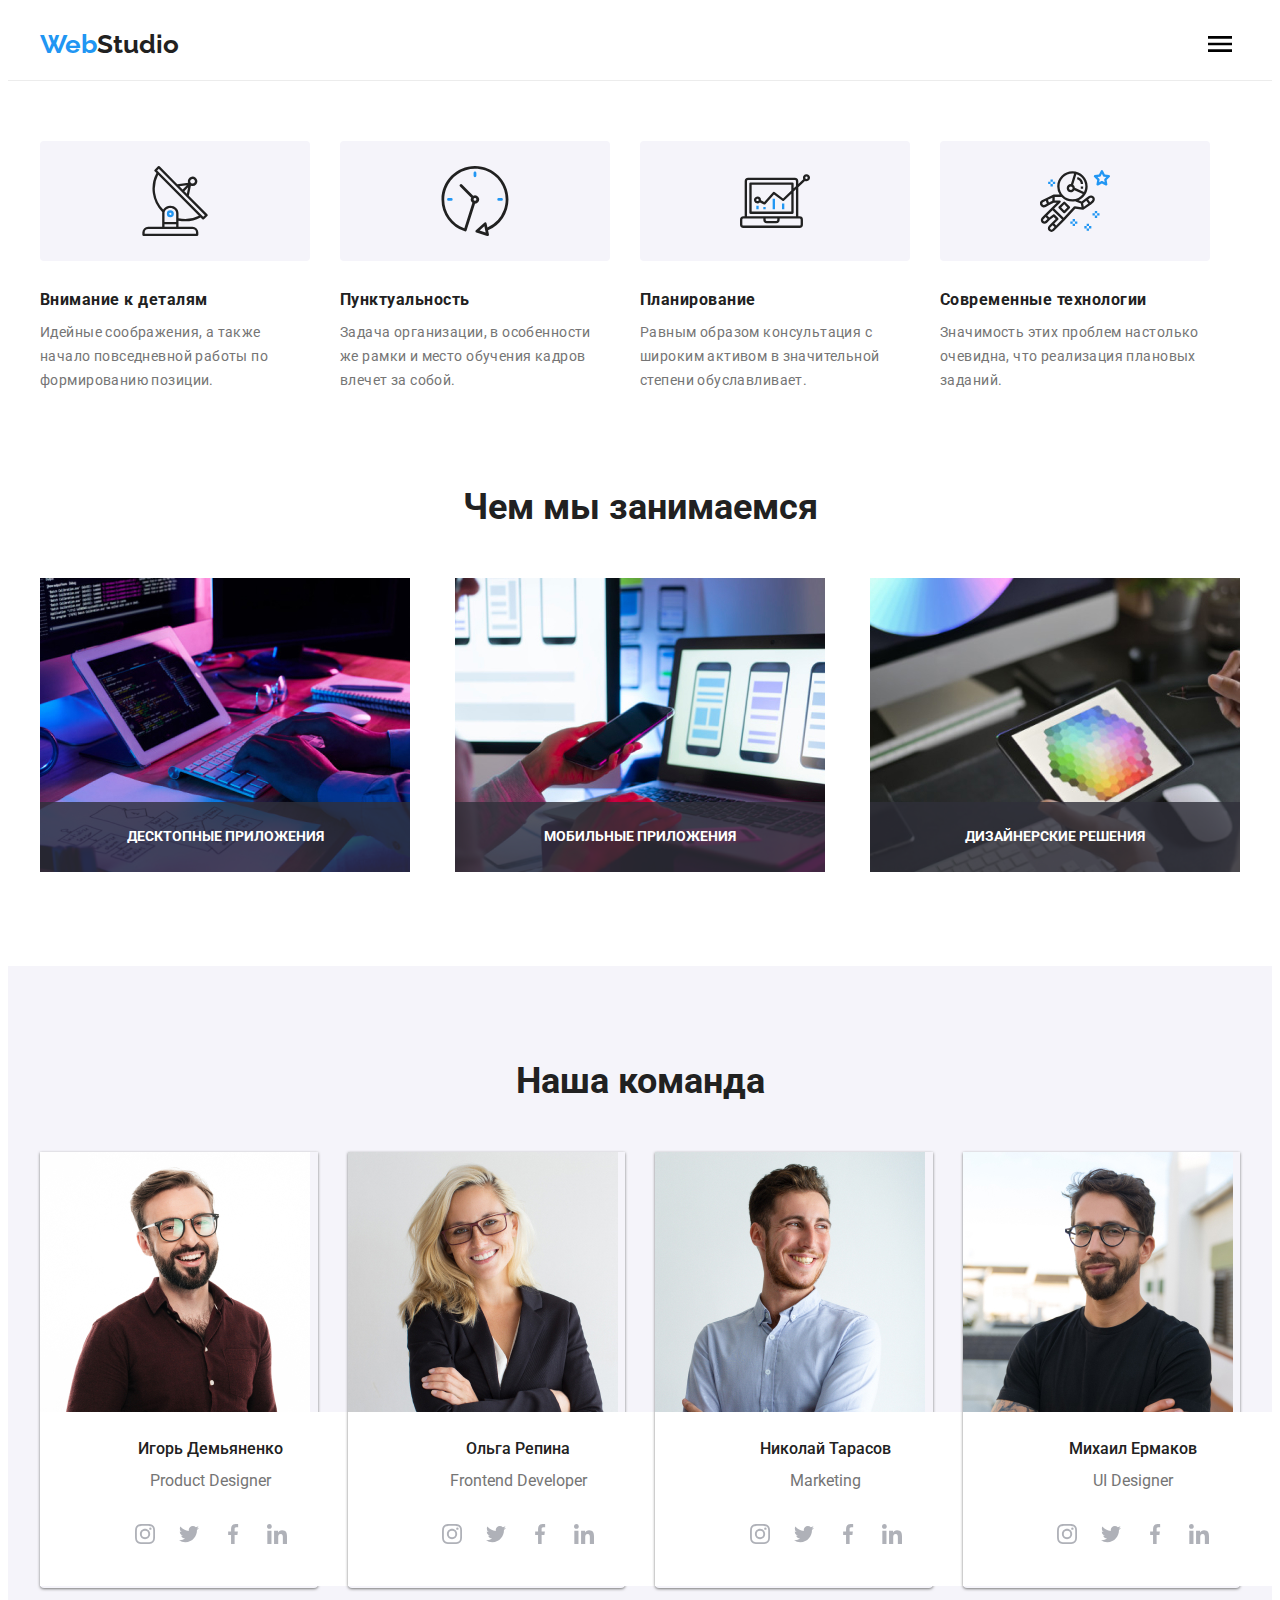
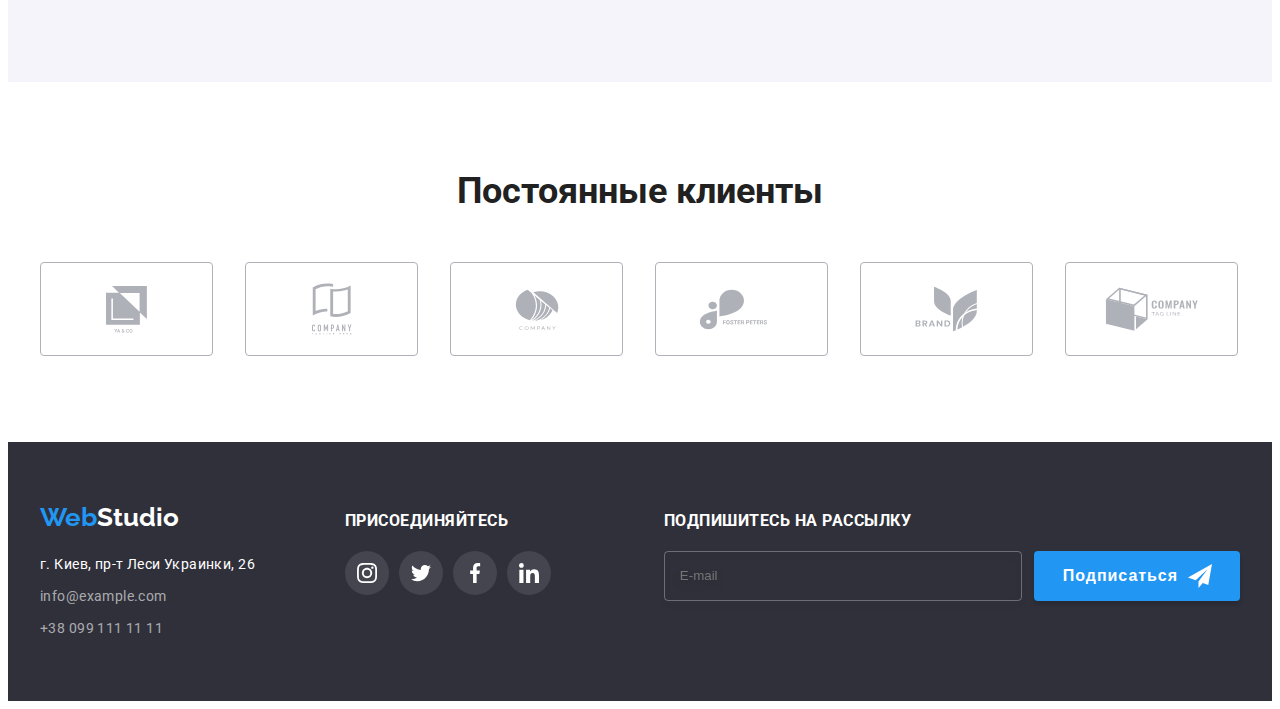
==== commit 1c6e7efa: "goit-markup-hw-08" ====
--- a/index.html
+++ b/index.html
@@ -17,7 +17,7 @@
 
 <body>
     <header class="header bord">
-        <div class="container header-cont">
+        <div class="container header-cont header__container">
             <nav class="navigation ">
                 <a class="logo link " href="./index.html"><span class="logo-text">Web</span>Studio</a>
                 <ul class="menu">
@@ -32,6 +32,11 @@
                     </li>
                 </ul>
             </nav>
+            <button class="burger-btn" data-menu-open>
+                <svg class="burger-btn__icon">
+                    <use href="./images/sprite.svg#icon-burger-btn"></use>
+                </svg>
+            </button>
             
             <ul class="auth-nav list header">
                 <li>
@@ -51,6 +56,54 @@
                     </a>
                 </li>
             </ul>
+        </div>
+        <div class="mobile-menu" data-menu>
+            <div class="container mobile-menu-container">
+                <button class="close-burger mobile-menu_close-btn" data-menu-close>
+                    <svg class="close-burger__icon">
+                        <use href="./images/sprite.svg#icon-close_burger"></use>
+                    </svg>
+                </button>
+                <div class="burger-list">
+                    <ul class="mobile-list list">
+                        <li class="mobile-list__iteam"> 
+                            <a href="" class="mobile-list__link link">Студия</a>
+                        </li>
+                        <li class="mobile-list__iteam"> 
+                            <a href="" class="mobile-list__link link">Портфолио</a>
+                        </li>
+                        <li class="mobile-list__iteam"> 
+                            <a href="" class="mobile-list__link link">Контакты</a>
+                        </li>
+                    </ul>
+                </div>
+                <div class="burger-nav">
+                    <ul class="mobile-nav list">
+                        <li class="mobile-tell">
+                            <a href="tel:+380991111111" class="mobile-tell__link link">+38 099 111 11 11</a>
+                        </li>
+                        <li class="mobile-mail">
+                            <a href="mailto:info@devstudio.com" class="mobile-mail__link link">info@devstudio.com</a>
+                        </li>
+                    </ul>
+                </div>
+                <div class="burger-social">
+                    <ul class="mobile-social list">
+                        <li class="mobile-social__list">
+                            <a href="" class="mobile-social__link link">Instagram</a>
+                        </li>
+                        <li class="mobile-social__list">
+                            <a href="" class="mobile-social__link link">Twitter</a>
+                        </li>
+                        <li class="mobile-social__list">
+                            <a href="" class="mobile-social__link link">Facebook</a>
+                        </li>
+                        <li class="mobile-social__list">
+                            <a href="" class="mobile-social__link link">LinkedIn</a>
+                        </li>
+                    </ul>
+                </div>
+            </div>
         </div>
     </header>
     <main>
@@ -538,9 +591,10 @@
                 <button type="submit" class="form-modal-btn">Отправить</button>
             </form>
         </div>
-    </div>
-
-    <script src="./js/modal.js"></script>
+    </div> -->
+    <script src="./js/menu.js"></script>
+    <!-- <script src="./js/modal.js"></script>  -->
+    
 </body>
 
 </html> 
--- a/css/main.min.css
+++ b/css/main.min.css
@@ -1,2 +1,2 @@
-:root{--main-font: "Roboto", sans-serif;--secondary-font: "Raleway", sans-serif;--accent-color: #212121;--secondary-color: #2196f3;--third-color: #757575;--white-color: #ffffff}* *::before,*::after{box-sizing:border-box}body{font-family:var(--main-font);font-style:normal;font-weight:normal;font-size:14px}img{display:block;max-width:100%}.list{list-style:none}.link{text-decoration:none}h1,h2,h3,h4,h5,h6,p{margin-top:0;margin-bottom:0}ul,ol{margin-top:0;margin-bottom:0}.container{width:100%;padding-left:15px;padding-right:15px}@media screen and (min-width: 480px){.container{width:480px;margin:0 auto}}@media screen and (min-width: 768px){.container{width:768px;margin:0 auto}}@media screen and (min-width: 1200px){.container{width:1200px;margin:0 auto}}.visually-hidden{position:absolute;clip:rect(0 0 0 0);width:1px;height:1px;margin:-1px}.visually-hidden-checkbox{position:absolute !important;clip:rect(1px 1px 1px 1px);clip:rect(1px, 1px, 1px, 1px);padding:0 !important;border:0 !important;height:1px !important;width:1px !important;overflow:hidden}.is-hidden{opacity:0;visibility:hidden;pointer-events:none}.logo{padding-top:24px;padding-bottom:25px;margin-right:93px}.logo,.logo-footer,.logo-text{font-family:var(--secondary-font);font-weight:bold;font-size:26px;line-height:1.19;color:var(--accent-color)}.logo-text{color:var(--secondary-color)}.header-link{padding-top:32px;padding-bottom:32px}.bord{border-bottom:1px solid #ECECEC}.header-cont{display:flex;align-items:center}.navigation{display:flex;align-items:center}.auth-nav{display:flex;align-items:center;margin-left:auto;padding-left:0px}.menu{display:flex;align-items:center;padding-left:0px}.menu__item:not(:last-child){margin-right:40px}.mail-link{display:flex;align-items:center;text-decoration:none;font-weight:500;text-align:center;line-height:1.14;letter-spacing:0.02em;margin-left:auto;margin-right:50px;color:var(--third-color);transition:color 250ms cubic-bezier(0.4, 0, 0.2, 1)}.mail-link:hover,.mail-link:focus{color:var(--secondary-color);fill:var(--secondary-color)}.tel-link{display:flex;align-items:center;text-decoration:none;font-weight:500;text-align:center;line-height:1.14;letter-spacing:0.02em;color:var(--third-color);transition:color 250ms cubic-bezier(0.4, 0, 0.2, 1)}.tel-link:hover,.tel-link:focus{color:var(--secondary-color);fill:var(--secondary-color)}.icon-mail{width:16px;height:12px;margin-right:10px;fill:currentColor}.icon-mail:hover,.icon-mail:focus{fill:var(--secondary-color)}.icon-phon{width:10px;height:16px;margin-right:10px;fill:currentColor}.icon-phon:hover,.icon-phon:focus{fill:var(--secondary-color)}.menu__link{font-weight:500;line-height:1.14;letter-spacing:0.02em;color:var(--accent-color);transition:color 250ms cubic-bezier(0.4, 0, 0.2, 1)}.menu__link:hover,.menu__link:focus{color:var(--secondary-color)}.menu__link.current:after{content:"";width:100%;height:4px;position:absolute;background:#2196F3;border-radius:2px;display:block;bottom:-1px}.current{color:var(--secondary-color);position:relative}.hero__title{font-family:var(--main-font);font-weight:900;font-size:44px;line-height:1.36;margin-bottom:30px;color:var(--white-color)}.hero{padding-top:200px;padding-bottom:200px;text-align:center;color:var(--white-color);background:#C4C4C4;background-image:linear-gradient(to right, rgba(47,48,58,0.4), rgba(47,48,58,0.4)),url(../images/bd.jpg);background-repeat:no-repeat;background-position:center;background-size:cover;max-width:1600px;margin:auto}.modal-btn{background-color:var(--secondary-color);box-shadow:0px 4px 4px rgba(0,0,0,0.15);font-weight:bold;font-size:16px;line-height:1.88;cursor:pointer;padding:12px 32px;border-radius:4px;color:var(--white-color);border:none;transition:background-color 250ms cubic-bezier(0.4, 0, 0.2, 1)}.modal-btn:hover,.modal-btn:focus{background-color:#188CE8}.skill{padding-top:60px;padding-bottom:60px}.skill__item:not(:last-child){margin-bottom:30px}.skill__roster{padding-left:0;margin-right:0}.icon-group{display:flex;align-items:center;justify-content:center;width:100%;height:120px;background:#f5f4fa;border-radius:4px;margin-bottom:30px}.skill__description{font-family:var(--main-font);font-size:14px;line-height:24px;letter-spacing:0.03em;color:var(--third-color)}.roster__title{font-weight:bold;line-height:1.15;text-align:center;letter-spacing:0.03em;color:var(--accent-color)}.roster_down{margin-bottom:10px}@media screen and (min-width: 768px){.skill__roster{display:flex;flex-wrap:wrap;margin-right:-30px;margin-bottom:-30px}.roster__title{text-align:left}.skill__item{width:354px;height:251px;margin-bottom:30px;margin-right:30px}}@media screen and (min-width: 768px) and (min-width: 1200px){.skill{padding-bottom:0}.skill__roster{display:flex;flex-wrap:nowrap}.skill__item{flex-basis:calc((100%-120) / 4);width:270px;height:251px}}.work{padding-top:94px;padding-bottom:94px}.work__roster{display:flex;padding-left:0;justify-content:space-between;margin-top:50px}.work__title{font-weight:bold;font-size:36px;line-height:1.17;text-align:center;margin-bottom:50px;color:var(--accent-color);margin:0px}.work__top{width:370px;position:relative}.work__list{font-family:var(--main-font);font-weight:bold;line-height:1.14;width:100%;height:70px;right:0;bottom:0;position:absolute;display:flex;justify-content:center;align-items:center;text-transform:uppercase;color:#FFFFFF;background:rgba(47,48,58,0.8)}@media screen and (max-width: 1199px){.work{display:none}}.team{background-color:#f5f4fa;padding-top:66px;padding-bottom:60px}.team__title{font-weight:bold;font-size:28px;line-height:1.17;text-align:center;margin-bottom:24px;color:var(--accent-color)}.team__roster{padding:0}.team__member{font-size:16px;line-height:0.84;font-weight:500;text-align:center;color:var(--accent-color)}.team__activity{font-size:16px;line-height:1.89;margin-top:10px;margin-bottom:16px;text-align:center;color:var(--third-color)}.team-describe{padding:30px;padding-left:32px;padding-right:32px;background-color:var(--white-color);width:100%}.social-list{padding:0;display:flex;justify-content:center}.social-list-icon{width:20px;height:20px}.social-list-link{display:flex;align-items:center;justify-content:center;width:44px;height:44px;border-radius:50%;fill:#afb1b8;background-color:#ffffff;transition:background-color 250ms cubic-bezier(0.4, 0, 0.2, 1),fill 250ms cubic-bezier(0.4, 0, 0.2, 1)}.social-list-link:hover,.social-list-link:focus{fill:#ffffff;background-color:#2196f3}.team__list{margin-bottom:30px}@media screen and (min-width: 768px){.team__roster{display:flex;flex-wrap:wrap;margin-left:-30px}.team__list{flex-basis:calc((100% - 60px) / 2);margin-left:30px;width:100%;height:536px}}@media screen and (min-width: 1200px){.team__title{font-size:36px;line-height:1.16}.team{padding-top:94px;padding-bottom:94px}.team__roster{display:flex;flex-wrap:wrap;margin-left:-30px}.team__list{flex-basis:calc((100% - 120px) / 4);margin-left:30px;width:100%;height:436px}.team__list{box-shadow:0px 1px 3px var(--third-color);border-radius:0px 0px 4px 4px;margin-bottom:0px}.team__member,.team__activity{background-color:#ffffff;border-radius:3px}.team__title{font-weight:bold;font-size:36px;line-height:1.17;text-align:center;margin-bottom:50px;color:var(--accent-color)}.team__member,.team__activity{background-color:#ffffff;border-radius:3px}}.clients{padding-top:88px;padding-bottom:88px}.icon-list{width:170px;height:92px;margin:0 auto;margin-top:30px}.clients-list{padding-left:0}.icon-list-link{display:flex;justify-content:center;align-items:center;border:1px solid #afb1b8;border-radius:4px;width:100%;height:100%;fill:#afb1b8;transition:fill 250ms cubic-bezier(0.4, 0, 0.2, 1),border 250ms cubic-bezier(0.4, 0, 0.2, 1)}.icon-list-link:hover,.icon-list-link:focus{fill:var(--secondary-color);border:1px solid var(--secondary-color);border-radius:4px}.clients-list-icon{display:flex;align-items:center;justify-content:center}@media screen and (min-width: 480px){.clients-list{display:flex;align-items:center;flex-wrap:wrap;margin-top:-30px;margin-left:-30px;padding:0}.icon-list{flex-basis:calc((100% - 60px) / 2);margin-top:30px;margin-left:30px}.icon-list{width:100%;height:92px}}@media screen and (min-width: 768px){.clients-list{display:flex;align-items:center;flex-wrap:wrap;margin-top:-30px;margin-left:-30px;padding:0}.icon-list{flex-basis:calc((100% - 90px) / 3);margin-top:30px;margin-left:30px}.icon-list{width:226px;height:92px}}@media screen and (min-width: 1200px){.clients-list{display:flex;align-items:center;flex-wrap:wrap;margin-top:-30px;margin-left:-30px}.icon-list{flex-basis:calc((100% - 30px) / 7);margin-top:30px;margin-left:30px}.icon-list{width:170px;height:92px}}.backdrop{position:fixed;top:0;left:0;width:100vw;height:100vh;background:rgba(0,0,0,0.2);transition:opacity 250ms cubic-bezier(0.4, 0, 0.2, 1),visibility 250ms cubic-bezier(0.4, 0, 0.2, 1)}.modal{position:absolute;top:50%;left:50%;width:528px;height:581px;background-color:#ffffff;transform:translate(-50%, -50%);padding:40px}.close-btn{position:absolute;top:8px;right:8px;width:30px;height:30px;border-radius:50%;border:1px solid rgba(0,0,0,0.1);background-color:transparent;cursor:pointer;padding:0}.modal-form{display:flex;flex-direction:column}.modal-form-head{font-family:var(--main-font);font-weight:bold;font-size:20px;line-height:1.15;text-align:center;margin-bottom:12px}.modal-form-field{font-family:var(--main-font);font-weight:normal;font-size:12px;line-height:1.16;color:#757575;margin-bottom:10px}.modal-form-input-wrapper{position:relative;margin-top:4px;display:block}.modal-form-icon{position:absolute;width:18px;height:18px;fill:#212121;top:50%;left:12px;transform:translateY(-50%);transition:fill 250ms cubic-bezier(0.4, 0, 0.2, 1)}.modal-form-message{width:100%;height:120px;margin-top:6px;padding:12px 18px;border:1px solid rgba(33,33,33,0.2);border-radius:4px;resize:none;transition:border-color 250ms cubic-bezier(0.4, 0, 0.2, 1)}.modal-form-message::placeholder{color:rgba(117,117,117,0.5)}.modal-form-message:focus{outline:none;border-color:var(--secondary-color)}.modal-form-checkbox-label{display:flex;align-items:center;margin-bottom:30px;font-weight:normal;font-size:14px;line-height:1.7;color:#757575;justify-content:center;letter-spacing:0.03em}.modal-form-checkbox-label::before{display:block;content:"";width:16px;height:16px;border:1px solid #212121;border-radius:3px;cursor:pointer;margin-right:7px;background-position:70% 60%;transition:border-color 250ms cubic-bezier(0.4, 0, 0.2, 1)}.modal-form-checkbox:checked+.modal-form-checkbox-label::before{background-image:url(../images/icon.check.svg);background-repeat:no-repeat;border:1px solid var(--secondary-color)}.modal-form-checkbox:focus+.modal-form-checkbox-label::before{border-color:var(--secondary-color)}.modal-form-label-link{text-decoration:underline;color:#2196f3}.button-form{background-color:var(--secondary-color);padding:10px 28px 10px 29px;box-shadow:0px 4px 4px rgba(0,0,0,0.15);border-radius:4px;border:none;font-weight:700;font-size:16px;line-height:1.87;letter-spacing:0.06em;color:var(--white-color);margin-left:12px;cursor:pointer;display:flex;align-items:center;transition:background-color 250ms cubic-bezier(0.4, 0, 0.2, 1)}.button-form:hover,.button-form:focus{background-color:#188ce8}.input-form-field{width:100%;height:40px;border:1px solid rgba(33,33,33,0.2);border-radius:4px;padding-left:42px;transition:border-color 250ms cubic-bezier(0.4, 0, 0.2, 1)}.input-form-field:focus{outline:none;border-color:var(--secondary-color)}.input-form-field:focus+.modal-form-icon{fill:var(--secondary-color)}.form-modal-btn{margin:auto;width:200px;padding-top:10px;padding-bottom:10px;font-weight:700;font-size:16px;line-height:1.88;letter-spacing:0.06em;color:#ffffff;background-color:var(--secondary-color);border:none;box-shadow:0px 4px 4px rgba(0,0,0,0.15);border-radius:4px;transition:background-color 250ms cubic-bezier(0.4, 0, 0.2, 1);cursor:pointer}.form-modal-btn:hover,.form-modal-btn:focus{background-color:#188ce8}.svg-form-footer{margin-left:10px}.singup-footer-form{width:358px;height:50px;border:1px solid rgba(255,255,255,0.3);box-sizing:border-box;filter:drop-shadow(0px 4px 4px rgba(0,0,0,0.15));border-radius:4px;background-color:transparent;padding:15px;color:#ffffff}.singup-footer-form:focus{outline:none;border-color:var(--secondary-color)}.location{font-style:normal;line-height:1.71;letter-spacing:0.03em;color:var(--white-color)}.footer{background:#2f303a;padding-top:60px;padding-bottom:60px}.communication-mail{font-style:normal;line-height:1.71;letter-spacing:0.03em;color:rgba(255,255,255,0.6);transition:color 250ms cubic-bezier(0.4, 0, 0.2, 1)}.communication-mail:hover,.communication-mail:focus{color:var(--secondary-color)}.logo-footer{padding:auto}.logo-txt{color:var(--white-color)}.communication-tel{font-style:normal;line-height:1.71;letter-spacing:0.03em;color:rgba(255,255,255,0.6);transition:color 250ms cubic-bezier(0.4, 0, 0.2, 1)}.communication-tel:hover,.communication-tel:focus{color:var(--secondary-color)}.footer-address{margin-top:20px}.footer-mail{margin-top:8px}.footer-tel{margin-top:8px}.footer-right-title{font-weight:bold;line-height:1.14;letter-spacing:0.03em;text-transform:uppercase;margin-bottom:20px;color:var(--white-color)}.footer-list{display:flex;justify-content:center;padding:0}.foter-icon:not(:last-child){margin-right:10px}.footer-list-social{display:flex;align-items:center;justify-content:center;width:44px;height:44px;border-radius:50%;background-color:rgba(255,255,255,0.1);fill:#ffffff;transition:background-color 250ms cubic-bezier(0.4, 0, 0.2, 1)}.footer-list-social:hover,.footer-list-social:focus{background-color:var(--secondary-color)}.footer-list-icon{width:20px;height:20px}.communication{margin:0px;padding-left:0px}@media screen and (max-width: 479px), (min-width: 480px){.logo-second{text-align:center;padding:0}.logo-text{font-size:26px;line-height:1.19}.form-footer{text-align:center;padding:0px;margin-top:60px}.singup-footer-form{margin-bottom:20px;width:450px}.btn-form{margin:0 auto}.footer-right-box{text-align:center;padding:0;margin-top:60px}}@media screen and (min-width: 768px){.footer-information{display:flex;flex-direction:row;flex-wrap:wrap;justify-content:space-around;align-items:baseline}}@media screen and (min-width: 1200px){.footer{background:#2f303a;padding-top:60px;padding-bottom:60px}.btn-input{display:flex}.form-footer{text-align:left;padding:0;margin:0}.logo-second{text-align:left;padding:0;margin-right:70px}.footer-right-box{text-align:left;padding:0;margin-top:0px;margin-right:93px}.singup-footer-form{margin:0;width:358px}.button-form{margin-left:12px}.footer-information{justify-content:space-between}}.card-title{font-family:var(--main-font);font-weight:bold;font-size:18px;line-height:2;color:var(--accent-color)}.card-text{font-family:var(--main-font);font-size:16px;line-height:1.88;margin-top:4px;color:var(--third-color)}.description{padding:20px 24px;border-left:1px solid #EEEEEE;border-right:1px solid #EEEEEE;border-bottom:1px solid #EEEEEE}.card-list{padding:0px}.portfolio-card{padding:0;display:flex;justify-content:center}.card-way{transition:box-shadow 250ms cubic-bezier(0.4, 0, 0.2, 1);display:block}.card-way:hover,.card-way:focus{display:block;box-shadow:0px 1px 1px rgba(0,0,0,0.12),0px 4px 4px rgba(0,0,0,0.06),1px 4px 6px rgba(0,0,0,0.16)}.card-way:hover:hover .overlay,.card-way:hover:focus .overlay,.card-way:focus:hover .overlay,.card-way:focus:focus .overlay{transform:translateY(0%)}.img-overlay{position:relative;overflow:hidden}.overlay{position:absolute;background:rgba(33,150,243,0.9);color:#FFFFFF;top:0;left:0;width:100%;height:105%;overflow:auto;padding:63px 24px;font-family:var(--main-font);font-size:18px;line-height:1.5;letter-spacing:0.03em;transform:translateY(100%);transition:transform 250ms cubic-bezier(0.4, 0, 0.2, 1)}@media screen and (min-width: 480px){.nav{text-align:left;padding:0px;margin-top:60px;margin-bottom:40px}.list-butt{margin-bottom:15px}.portfolio-card{width:450px}.description{width:100%}}@media screen and (max-width: 767px){.portfolio-card:not(:last-child){margin-bottom:30px}}@media screen and (min-width: 768px){.card-list{display:flex;flex-wrap:wrap;margin-left:-30px;margin-top:-30px}.portfolio-card{width:354px;flex-basis:calc((100% - 60px)/2);margin-left:30px;margin-top:30px}}@media screen and (min-width: 1200px){.card-list{display:flex;flex-wrap:wrap;margin-left:-30px;margin-top:-30px}.portfolio-card{flex-basis:calc((100% - 90px)/3);margin-left:30px;margin-top:30px}}.nav-button{font-family:var(--main-font);font-weight:500;font-style:normal;font-size:16px;line-height:1.62;cursor:pointer;border:none;border-radius:4px;padding:6px 22px;color:var(--accent-color);transition:background-color 250ms cubic-bezier(0.4, 0, 0.2, 1),color 250ms cubic-bezier(0.4, 0, 0.2, 1),box-shadow 250ms cubic-bezier(0.4, 0, 0.2, 1)}.nav-button:hover,.nav-button:focus{background-color:var(--secondary-color);color:var(--white-color);box-shadow:0px 3px 1px rgba(0,0,0,0.1),0px 1px 2px rgba(0,0,0,0.08),0px 2px 2px rgba(0,0,0,0.12);border-radius:4px}.nav{text-align:left;padding:0px;margin-bottom:30px;margin-top:30px}.list-butt{display:inline-block}.list-butt:not(:last-child){margin-right:8px;margin-bottom:15px}@media screen and (min-width: 480px){.nav{text-align:left;padding:0px;margin-top:60px;margin-bottom:40px}.list-butt{margin-bottom:15px}}@media screen and (min-width: 768px){.nav{text-align:center;padding:0px;margin-top:60px;margin-bottom:14px}}@media screen and (min-width: 1200px){.nav{margin-top:94px;margin-bottom:34px}}
+:root{--main-font: "Roboto", sans-serif;--secondary-font: "Raleway", sans-serif;--accent-color: #212121;--secondary-color: #2196f3;--third-color: #757575;--white-color: #ffffff}* *::before,*::after{box-sizing:border-box}body{font-family:var(--main-font);font-style:normal;font-weight:normal;font-size:14px}img{display:block;max-width:100%}.list{list-style:none}.link{text-decoration:none}h1,h2,h3,h4,h5,h6,p{margin-top:0;margin-bottom:0}ul,ol{margin-top:0;margin-bottom:0}.container{width:100%;padding-left:15px;padding-right:15px}@media screen and (min-width: 480px){.container{width:480px;margin:0 auto}}@media screen and (min-width: 768px){.container{width:768px;margin:0 auto}}@media screen and (min-width: 1200px){.container{width:1200px;margin:0 auto}}.visually-hidden{position:absolute;clip:rect(0 0 0 0);width:1px;height:1px;margin:-1px}.visually-hidden-checkbox{position:absolute !important;clip:rect(1px 1px 1px 1px);clip:rect(1px, 1px, 1px, 1px);padding:0 !important;border:0 !important;height:1px !important;width:1px !important;overflow:hidden}.is-hidden{opacity:0;visibility:hidden;pointer-events:none}.logo,.logo-footer,.logo-text{font-family:var(--secondary-font);font-weight:bold;font-size:26px;line-height:1.19;color:var(--accent-color)}.logo-text{color:var(--secondary-color)}.menu{display:none}.auth-nav{display:none}.header__container{display:flex;justify-content:space-between;align-items:center}.burger-btn{background-color:transparent;border:none;cursor:pointer;padding:0;line-height:0;transition:fill 250ms cubic-bezier(0.4, 0, 0.2, 1)}.burger-btn__icon{width:40px;height:40px}.burger-btn:hover,.burger-btn:focus{fill:var(--secondary-color)}.header{padding-top:16px;padding-bottom:16px}.close-burger{background-color:transparent;border:none;cursor:pointer;padding:0;line-height:0}.close-burger__icon{width:40px;height:40px;cursor:pointer}.close-burger:hover,.close-burger:focus{fill:var(--secondary-color)}.mobile-menu-container{position:relative;padding-top:48px;padding-bottom:48px;padding-left:15px}.mobile-menu_close-btn{position:absolute;top:10px;right:15px}.mobile-list__link{text-decoration:none;font-weight:500;font-size:40px;line-height:47px;text-align:center;letter-spacing:0.02em;padding-left:25px;color:#212121;transition:color 250ms cubic-bezier(0.4, 0, 0.2, 1)}.mobile-list__link:hover,.mobile-list__link:focus{color:var(--secondary-color);fill:var(--secondary-color)}.mobile-list{padding:0}.mobile-list__iteam:not(:last-child){padding-bottom:32px}.mobile-nav,.mobile-social{padding:0}.burger-list{margin-bottom:302px}.bord{border-bottom:1px solid #ECECEC}.navigation{display:flex;align-items:center}.mobile-menu{position:fixed;z-index:100;top:0;left:0;width:100vw;height:100vh;background-color:#ffffff;opacity:0;visibility:hidden;pointer-events:none;transition:opacity 250ms linear, visibility 250ms linear}.mobile-menu.is-open{opacity:1;visibility:visible;pointer-events:auto}.mobile-mail__link{font-style:normal;font-weight:500;font-size:24px;line-height:1.16;padding-left:25px;color:#757575}.mobile-tell__link{font-style:normal;font-weight:500;font-size:34px;line-height:1.17;padding-left:25px;color:#2196F3}.mobile-tell{padding-bottom:25px}.burger-nav{margin-bottom:64px}.mobile-social{position:relative;display:flex;padding-left:25px}.mobile-social__link{font-style:normal;font-weight:500;font-size:18px;line-height:1.22;color:#2196F3}.mobile-social__list:not(:first-child){margin-left:10px}.mobile-social__list:not(:last-child){border-right:1px solid rgba(33,33,33,0.2);padding-right:10px}.mobile-social__list{margin-right:0}.hero__title{font-family:var(--main-font);font-weight:900;font-size:44px;line-height:1.36;margin-bottom:30px;color:var(--white-color)}.hero{padding-top:200px;padding-bottom:200px;text-align:center;color:var(--white-color);background:#C4C4C4;background-image:linear-gradient(to right, rgba(47,48,58,0.4), rgba(47,48,58,0.4)),url(../images/bd.jpg);background-repeat:no-repeat;background-position:center;background-size:cover;max-width:1600px;margin:auto}.modal-btn{background-color:var(--secondary-color);box-shadow:0px 4px 4px rgba(0,0,0,0.15);font-weight:bold;font-size:16px;line-height:1.88;cursor:pointer;padding:12px 32px;border-radius:4px;color:var(--white-color);border:none;transition:background-color 250ms cubic-bezier(0.4, 0, 0.2, 1)}.modal-btn:hover,.modal-btn:focus{background-color:#188CE8}.skill{padding-top:60px;padding-bottom:60px}.skill__item:not(:last-child){margin-bottom:30px}.skill__roster{padding-left:0;margin-right:0}.icon-group{display:flex;align-items:center;justify-content:center;width:100%;height:120px;background:#f5f4fa;border-radius:4px;margin-bottom:30px}.skill__description{font-family:var(--main-font);font-size:14px;line-height:24px;letter-spacing:0.03em;color:var(--third-color)}.roster__title{font-weight:bold;line-height:1.15;text-align:center;letter-spacing:0.03em;color:var(--accent-color)}.roster_down{margin-bottom:10px}@media screen and (min-width: 768px){.skill__roster{display:flex;flex-wrap:wrap;margin-right:-30px;margin-bottom:-30px}.roster__title{text-align:left}.skill__item{width:354px;height:251px;margin-bottom:30px;margin-right:30px}}@media screen and (min-width: 768px) and (min-width: 1200px){.skill{padding-bottom:0}.skill__roster{display:flex;flex-wrap:nowrap}.skill__item{flex-basis:calc((100%-120) / 4);width:270px;height:251px}}.work{padding-top:94px;padding-bottom:94px}.work__roster{display:flex;padding-left:0;justify-content:space-between;margin-top:50px}.work__title{font-weight:bold;font-size:36px;line-height:1.17;text-align:center;margin-bottom:50px;color:var(--accent-color);margin:0px}.work__top{width:370px;position:relative}.work__list{font-family:var(--main-font);font-weight:bold;line-height:1.14;width:100%;height:70px;right:0;bottom:0;position:absolute;display:flex;justify-content:center;align-items:center;text-transform:uppercase;color:#FFFFFF;background:rgba(47,48,58,0.8)}@media screen and (max-width: 1199px){.work{display:none}}.team{background-color:#f5f4fa;padding-top:66px;padding-bottom:60px}.team__title{font-weight:bold;font-size:28px;line-height:1.17;text-align:center;margin-bottom:24px;color:var(--accent-color)}.team__roster{padding:0}.team__member{font-size:16px;line-height:0.84;font-weight:500;text-align:center;color:var(--accent-color)}.team__activity{font-size:16px;line-height:1.89;margin-top:10px;margin-bottom:16px;text-align:center;color:var(--third-color)}.team-describe{padding:30px;padding-left:32px;padding-right:32px;background-color:var(--white-color);width:100%}.social-list{padding:0;display:flex;justify-content:center}.social-list-icon{width:20px;height:20px}.social-list-link{display:flex;align-items:center;justify-content:center;width:44px;height:44px;border-radius:50%;fill:#afb1b8;background-color:#ffffff;transition:background-color 250ms cubic-bezier(0.4, 0, 0.2, 1),fill 250ms cubic-bezier(0.4, 0, 0.2, 1)}.social-list-link:hover,.social-list-link:focus{fill:#ffffff;background-color:#2196f3}.team__list{margin-bottom:30px}@media screen and (min-width: 768px){.team__roster{display:flex;flex-wrap:wrap;margin-left:-30px}.team__list{flex-basis:calc((100% - 60px) / 2);margin-left:30px;width:100%;height:536px}}@media screen and (min-width: 1200px){.team__title{font-size:36px;line-height:1.16}.team{padding-top:94px;padding-bottom:94px}.team__roster{display:flex;flex-wrap:wrap;margin-left:-30px}.team__list{flex-basis:calc((100% - 120px) / 4);margin-left:30px;width:100%;height:436px}.team__list{box-shadow:0px 1px 3px var(--third-color);border-radius:0px 0px 4px 4px;margin-bottom:0px}.team__member,.team__activity{background-color:#ffffff;border-radius:3px}.team__title{font-weight:bold;font-size:36px;line-height:1.17;text-align:center;margin-bottom:50px;color:var(--accent-color)}.team__member,.team__activity{background-color:#ffffff;border-radius:3px}}.clients{padding-top:88px;padding-bottom:88px}.icon-list{width:170px;height:92px;margin:0 auto;margin-top:30px}.clients-list{padding-left:0}.icon-list-link{display:flex;justify-content:center;align-items:center;border:1px solid #afb1b8;border-radius:4px;width:100%;height:100%;fill:#afb1b8;transition:fill 250ms cubic-bezier(0.4, 0, 0.2, 1),border 250ms cubic-bezier(0.4, 0, 0.2, 1)}.icon-list-link:hover,.icon-list-link:focus{fill:var(--secondary-color);border:1px solid var(--secondary-color);border-radius:4px}.clients-list-icon{display:flex;align-items:center;justify-content:center}@media screen and (min-width: 480px){.clients-list{display:flex;align-items:center;flex-wrap:wrap;margin-top:-30px;margin-left:-30px;padding:0}.icon-list{flex-basis:calc((100% - 60px) / 2);margin-top:30px;margin-left:30px}.icon-list{width:100%;height:92px}}@media screen and (min-width: 768px){.clients-list{display:flex;align-items:center;flex-wrap:wrap;margin-top:-30px;margin-left:-30px;padding:0}.icon-list{flex-basis:calc((100% - 90px) / 3);margin-top:30px;margin-left:30px}.icon-list{width:226px;height:92px}}@media screen and (min-width: 1200px){.clients-list{display:flex;align-items:center;flex-wrap:wrap;margin-top:-30px;margin-left:-30px}.icon-list{flex-basis:calc((100% - 30px) / 7);margin-top:30px;margin-left:30px}.icon-list{width:170px;height:92px}}.backdrop{position:fixed;top:0;left:0;width:100vw;height:100vh;background:rgba(0,0,0,0.2);transition:opacity 250ms cubic-bezier(0.4, 0, 0.2, 1),visibility 250ms cubic-bezier(0.4, 0, 0.2, 1)}.modal{position:absolute;top:50%;left:50%;width:528px;height:581px;background-color:#ffffff;transform:translate(-50%, -50%);padding:40px}.close-btn{position:absolute;top:8px;right:8px;width:30px;height:30px;border-radius:50%;border:1px solid rgba(0,0,0,0.1);background-color:transparent;cursor:pointer;padding:0}.modal-form{display:flex;flex-direction:column}.modal-form-head{font-family:var(--main-font);font-weight:bold;font-size:20px;line-height:1.15;text-align:center;margin-bottom:12px}.modal-form-field{font-family:var(--main-font);font-weight:normal;font-size:12px;line-height:1.16;color:#757575;margin-bottom:10px}.modal-form-input-wrapper{position:relative;margin-top:4px;display:block}.modal-form-icon{position:absolute;width:18px;height:18px;fill:#212121;top:50%;left:12px;transform:translateY(-50%);transition:fill 250ms cubic-bezier(0.4, 0, 0.2, 1)}.modal-form-message{width:100%;height:120px;margin-top:6px;padding:12px 18px;border:1px solid rgba(33,33,33,0.2);border-radius:4px;resize:none;transition:border-color 250ms cubic-bezier(0.4, 0, 0.2, 1)}.modal-form-message::placeholder{color:rgba(117,117,117,0.5)}.modal-form-message:focus{outline:none;border-color:var(--secondary-color)}.modal-form-checkbox-label{display:flex;align-items:center;margin-bottom:30px;font-weight:normal;font-size:14px;line-height:1.7;color:#757575;justify-content:center;letter-spacing:0.03em}.modal-form-checkbox-label::before{display:block;content:"";width:16px;height:16px;border:1px solid #212121;border-radius:3px;cursor:pointer;margin-right:7px;background-position:70% 60%;transition:border-color 250ms cubic-bezier(0.4, 0, 0.2, 1)}.modal-form-checkbox:checked+.modal-form-checkbox-label::before{background-image:url(../images/icon.check.svg);background-repeat:no-repeat;border:1px solid var(--secondary-color)}.modal-form-checkbox:focus+.modal-form-checkbox-label::before{border-color:var(--secondary-color)}.modal-form-label-link{text-decoration:underline;color:#2196f3}.button-form{background-color:var(--secondary-color);padding:10px 28px 10px 29px;box-shadow:0px 4px 4px rgba(0,0,0,0.15);border-radius:4px;border:none;font-weight:700;font-size:16px;line-height:1.87;letter-spacing:0.06em;color:var(--white-color);margin-left:12px;cursor:pointer;display:flex;align-items:center;transition:background-color 250ms cubic-bezier(0.4, 0, 0.2, 1)}.button-form:hover,.button-form:focus{background-color:#188ce8}.input-form-field{width:100%;height:40px;border:1px solid rgba(33,33,33,0.2);border-radius:4px;padding-left:42px;transition:border-color 250ms cubic-bezier(0.4, 0, 0.2, 1)}.input-form-field:focus{outline:none;border-color:var(--secondary-color)}.input-form-field:focus+.modal-form-icon{fill:var(--secondary-color)}.form-modal-btn{margin:auto;width:200px;padding-top:10px;padding-bottom:10px;font-weight:700;font-size:16px;line-height:1.88;letter-spacing:0.06em;color:#ffffff;background-color:var(--secondary-color);border:none;box-shadow:0px 4px 4px rgba(0,0,0,0.15);border-radius:4px;transition:background-color 250ms cubic-bezier(0.4, 0, 0.2, 1);cursor:pointer}.form-modal-btn:hover,.form-modal-btn:focus{background-color:#188ce8}.svg-form-footer{margin-left:10px}.singup-footer-form{width:358px;height:50px;border:1px solid rgba(255,255,255,0.3);box-sizing:border-box;filter:drop-shadow(0px 4px 4px rgba(0,0,0,0.15));border-radius:4px;background-color:transparent;padding:15px;color:#ffffff}.singup-footer-form:focus{outline:none;border-color:var(--secondary-color)}.location{font-style:normal;line-height:1.71;letter-spacing:0.03em;color:var(--white-color)}.footer{background:#2f303a;padding-top:60px;padding-bottom:60px}.communication-mail{font-style:normal;line-height:1.71;letter-spacing:0.03em;color:rgba(255,255,255,0.6);transition:color 250ms cubic-bezier(0.4, 0, 0.2, 1)}.communication-mail:hover,.communication-mail:focus{color:var(--secondary-color)}.logo-footer{padding:auto}.logo-txt{color:var(--white-color)}.communication-tel{font-style:normal;line-height:1.71;letter-spacing:0.03em;color:rgba(255,255,255,0.6);transition:color 250ms cubic-bezier(0.4, 0, 0.2, 1)}.communication-tel:hover,.communication-tel:focus{color:var(--secondary-color)}.footer-address{margin-top:20px}.footer-mail{margin-top:8px}.footer-tel{margin-top:8px}.footer-right-title{font-weight:bold;line-height:1.14;letter-spacing:0.03em;text-transform:uppercase;margin-bottom:20px;color:var(--white-color)}.footer-list{display:flex;justify-content:center;padding:0}.foter-icon:not(:last-child){margin-right:10px}.footer-list-social{display:flex;align-items:center;justify-content:center;width:44px;height:44px;border-radius:50%;background-color:rgba(255,255,255,0.1);fill:#ffffff;transition:background-color 250ms cubic-bezier(0.4, 0, 0.2, 1)}.footer-list-social:hover,.footer-list-social:focus{background-color:var(--secondary-color)}.footer-list-icon{width:20px;height:20px}.communication{margin:0px;padding-left:0px}@media screen and (max-width: 479px), (min-width: 480px){.logo-second{text-align:center;padding:0}.logo-text{font-size:26px;line-height:1.19}.form-footer{text-align:center;padding:0px;margin-top:60px}.singup-footer-form{margin-bottom:20px;width:100%}.btn-form{margin:0 auto}.footer-right-box{text-align:center;padding:0;margin-top:60px}}@media screen and (min-width: 768px){.footer-information{display:flex;flex-direction:row;flex-wrap:wrap;justify-content:space-around;align-items:baseline}.singup-footer-form{width:450px}}@media screen and (min-width: 1200px){.footer{background:#2f303a;padding-top:60px;padding-bottom:60px}.btn-input{display:flex}.form-footer{text-align:left;padding:0;margin:0}.logo-second{text-align:left;padding:0;margin-right:70px}.footer-right-box{text-align:left;padding:0;margin-top:0px;margin-right:93px}.singup-footer-form{margin:0;width:358px}.button-form{margin-left:12px}.footer-information{justify-content:space-between}}.card-title{font-family:var(--main-font);font-weight:bold;font-size:18px;line-height:2;color:var(--accent-color)}.card-text{font-family:var(--main-font);font-size:16px;line-height:1.88;margin-top:4px;color:var(--third-color)}.description{padding:20px 24px;border-left:1px solid #EEEEEE;border-right:1px solid #EEEEEE;border-bottom:1px solid #EEEEEE}.card-list{padding:0px}.portfolio-card{padding:0;display:flex;justify-content:center}.card-way{transition:box-shadow 250ms cubic-bezier(0.4, 0, 0.2, 1);display:block}.card-way:hover,.card-way:focus{display:block;box-shadow:0px 1px 1px rgba(0,0,0,0.12),0px 4px 4px rgba(0,0,0,0.06),1px 4px 6px rgba(0,0,0,0.16)}.card-way:hover:hover .overlay,.card-way:hover:focus .overlay,.card-way:focus:hover .overlay,.card-way:focus:focus .overlay{transform:translateY(0%)}.img-overlay{position:relative;overflow:hidden}.overlay{position:absolute;background:rgba(33,150,243,0.9);color:#FFFFFF;top:0;left:0;width:100%;height:105%;overflow:auto;padding:63px 24px;font-family:var(--main-font);font-size:18px;line-height:1.5;letter-spacing:0.03em;transform:translateY(100%);transition:transform 250ms cubic-bezier(0.4, 0, 0.2, 1)}@media screen and (min-width: 480px){.nav{text-align:left;padding:0px;margin-top:60px;margin-bottom:40px}.list-butt{margin-bottom:15px}.portfolio-card{width:450px}.description{width:100%}}@media screen and (max-width: 767px){.portfolio-card:not(:last-child){margin-bottom:30px}}@media screen and (min-width: 768px){.card-list{display:flex;flex-wrap:wrap;margin-left:-30px;margin-top:-30px}.portfolio-card{width:354px;flex-basis:calc((100% - 60px)/2);margin-left:30px;margin-top:30px}}@media screen and (min-width: 1200px){.card-list{display:flex;flex-wrap:wrap;margin-left:-30px;margin-top:-30px}.portfolio-card{flex-basis:calc((100% - 90px)/3);margin-left:30px;margin-top:30px}}.nav-button{font-family:var(--main-font);font-weight:500;font-style:normal;font-size:16px;line-height:1.62;cursor:pointer;border:none;border-radius:4px;padding:6px 22px;color:var(--accent-color);transition:background-color 250ms cubic-bezier(0.4, 0, 0.2, 1),color 250ms cubic-bezier(0.4, 0, 0.2, 1),box-shadow 250ms cubic-bezier(0.4, 0, 0.2, 1)}.nav-button:hover,.nav-button:focus{background-color:var(--secondary-color);color:var(--white-color);box-shadow:0px 3px 1px rgba(0,0,0,0.1),0px 1px 2px rgba(0,0,0,0.08),0px 2px 2px rgba(0,0,0,0.12);border-radius:4px}.nav{text-align:left;padding:0px;margin-bottom:30px;margin-top:30px}.list-butt{display:inline-block}.list-butt:not(:last-child){margin-right:8px;margin-bottom:15px}@media screen and (min-width: 480px){.nav{text-align:left;padding:0px;margin-top:60px;margin-bottom:40px}.list-butt{margin-bottom:15px}}@media screen and (min-width: 768px){.nav{text-align:center;padding:0px;margin-top:60px;margin-bottom:14px}}@media screen and (min-width: 1200px){.nav{margin-top:94px;margin-bottom:34px}}
 /*# sourceMappingURL=main.min.css.map */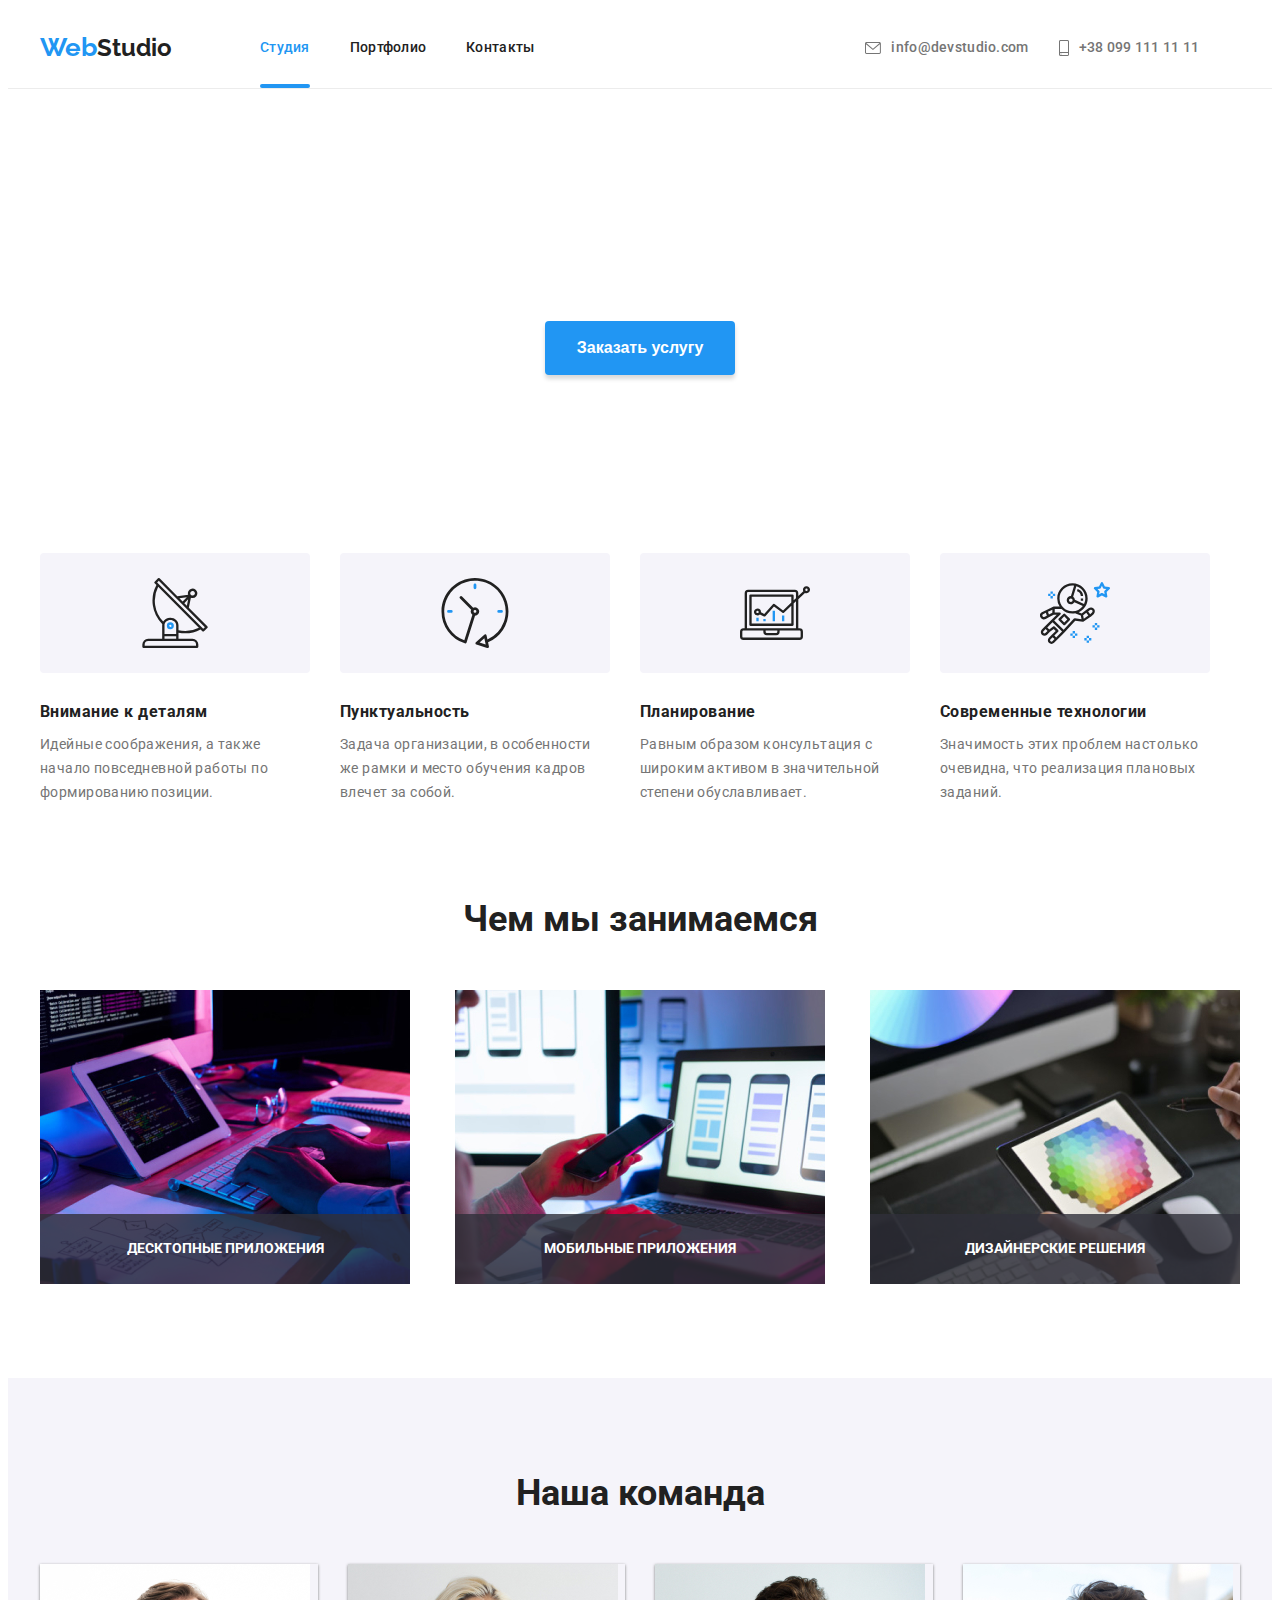
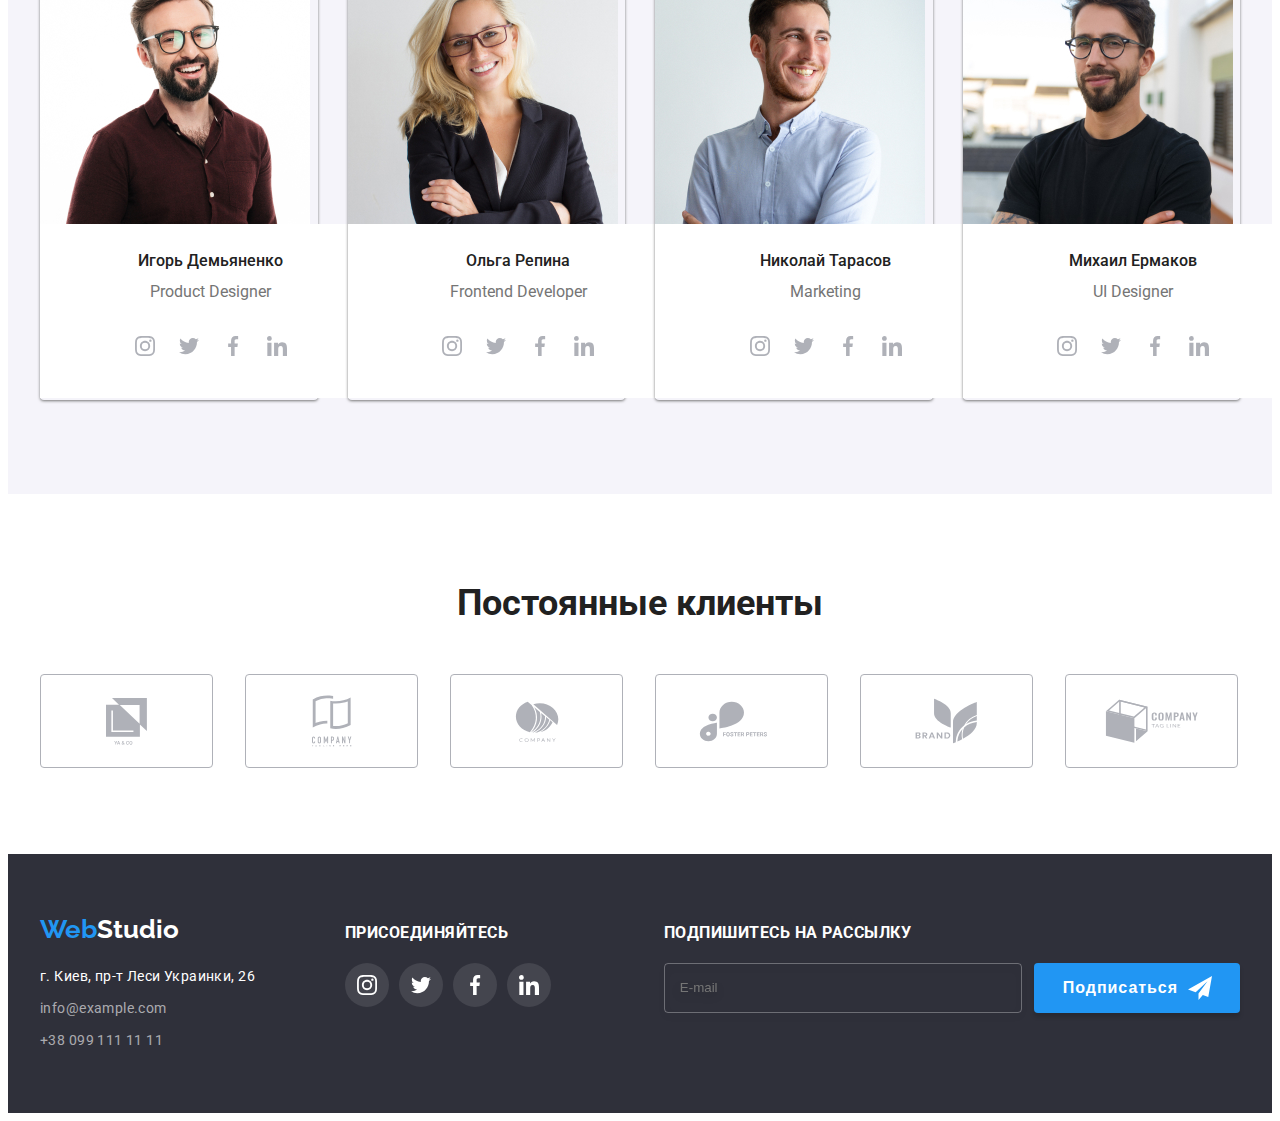
==== commit 46b33d8c: "goit-markup-hw-08" ====
--- a/index.html
+++ b/index.html
@@ -70,7 +70,7 @@
                             <a href="" class="mobile-list__link link">Студия</a>
                         </li>
                         <li class="mobile-list__iteam"> 
-                            <a href="" class="mobile-list__link link">Портфолио</a>
+                            <a href="./portfolio.html" class="mobile-list__link link">Портфолио</a>
                         </li>
                         <li class="mobile-list__iteam"> 
                             <a href="" class="mobile-list__link link">Контакты</a>
@@ -107,13 +107,13 @@
         </div>
     </header>
     <main>
-        <!-- <section class="hero">
+        <section class="hero">
                 <div class="container">
                     <h1 class="hero__title down">ЭФФЕКТИВНЫЕ РЕШЕНИЯ <br /> ДЛЯ ВАШЕГО БИЗНЕСА</h1>
                 
                     <button class="modal-btn" type="button" data-modal-open>Заказать услугу</button>
                 </div>
-        </section> -->
+        </section>
         
         <section class="skill">
             <div class="container">
--- a/css/main.min.css
+++ b/css/main.min.css
@@ -1,2 +1,2 @@
-:root{--main-font: "Roboto", sans-serif;--secondary-font: "Raleway", sans-serif;--accent-color: #212121;--secondary-color: #2196f3;--third-color: #757575;--white-color: #ffffff}* *::before,*::after{box-sizing:border-box}body{font-family:var(--main-font);font-style:normal;font-weight:normal;font-size:14px}img{display:block;max-width:100%}.list{list-style:none}.link{text-decoration:none}h1,h2,h3,h4,h5,h6,p{margin-top:0;margin-bottom:0}ul,ol{margin-top:0;margin-bottom:0}.container{width:100%;padding-left:15px;padding-right:15px}@media screen and (min-width: 480px){.container{width:480px;margin:0 auto}}@media screen and (min-width: 768px){.container{width:768px;margin:0 auto}}@media screen and (min-width: 1200px){.container{width:1200px;margin:0 auto}}.visually-hidden{position:absolute;clip:rect(0 0 0 0);width:1px;height:1px;margin:-1px}.visually-hidden-checkbox{position:absolute !important;clip:rect(1px 1px 1px 1px);clip:rect(1px, 1px, 1px, 1px);padding:0 !important;border:0 !important;height:1px !important;width:1px !important;overflow:hidden}.is-hidden{opacity:0;visibility:hidden;pointer-events:none}.logo,.logo-footer,.logo-text{font-family:var(--secondary-font);font-weight:bold;font-size:26px;line-height:1.19;color:var(--accent-color)}.logo-text{color:var(--secondary-color)}.menu{display:none}.auth-nav{display:none}.header__container{display:flex;justify-content:space-between;align-items:center}.burger-btn{background-color:transparent;border:none;cursor:pointer;padding:0;line-height:0;transition:fill 250ms cubic-bezier(0.4, 0, 0.2, 1)}.burger-btn__icon{width:40px;height:40px}.burger-btn:hover,.burger-btn:focus{fill:var(--secondary-color)}.header{padding-top:16px;padding-bottom:16px}.close-burger{background-color:transparent;border:none;cursor:pointer;padding:0;line-height:0}.close-burger__icon{width:40px;height:40px;cursor:pointer}.close-burger:hover,.close-burger:focus{fill:var(--secondary-color)}.mobile-menu-container{position:relative;padding-top:48px;padding-bottom:48px;padding-left:15px}.mobile-menu_close-btn{position:absolute;top:10px;right:15px}.mobile-list__link{text-decoration:none;font-weight:500;font-size:40px;line-height:47px;text-align:center;letter-spacing:0.02em;padding-left:25px;color:#212121;transition:color 250ms cubic-bezier(0.4, 0, 0.2, 1)}.mobile-list__link:hover,.mobile-list__link:focus{color:var(--secondary-color);fill:var(--secondary-color)}.mobile-list{padding:0}.mobile-list__iteam:not(:last-child){padding-bottom:32px}.mobile-nav,.mobile-social{padding:0}.burger-list{margin-bottom:302px}.bord{border-bottom:1px solid #ECECEC}.navigation{display:flex;align-items:center}.mobile-menu{position:fixed;z-index:100;top:0;left:0;width:100vw;height:100vh;background-color:#ffffff;opacity:0;visibility:hidden;pointer-events:none;transition:opacity 250ms linear, visibility 250ms linear}.mobile-menu.is-open{opacity:1;visibility:visible;pointer-events:auto}.mobile-mail__link{font-style:normal;font-weight:500;font-size:24px;line-height:1.16;padding-left:25px;color:#757575}.mobile-tell__link{font-style:normal;font-weight:500;font-size:34px;line-height:1.17;padding-left:25px;color:#2196F3}.mobile-tell{padding-bottom:25px}.burger-nav{margin-bottom:64px}.mobile-social{position:relative;display:flex;padding-left:25px}.mobile-social__link{font-style:normal;font-weight:500;font-size:18px;line-height:1.22;color:#2196F3}.mobile-social__list:not(:first-child){margin-left:10px}.mobile-social__list:not(:last-child){border-right:1px solid rgba(33,33,33,0.2);padding-right:10px}.mobile-social__list{margin-right:0}.hero__title{font-family:var(--main-font);font-weight:900;font-size:44px;line-height:1.36;margin-bottom:30px;color:var(--white-color)}.hero{padding-top:200px;padding-bottom:200px;text-align:center;color:var(--white-color);background:#C4C4C4;background-image:linear-gradient(to right, rgba(47,48,58,0.4), rgba(47,48,58,0.4)),url(../images/bd.jpg);background-repeat:no-repeat;background-position:center;background-size:cover;max-width:1600px;margin:auto}.modal-btn{background-color:var(--secondary-color);box-shadow:0px 4px 4px rgba(0,0,0,0.15);font-weight:bold;font-size:16px;line-height:1.88;cursor:pointer;padding:12px 32px;border-radius:4px;color:var(--white-color);border:none;transition:background-color 250ms cubic-bezier(0.4, 0, 0.2, 1)}.modal-btn:hover,.modal-btn:focus{background-color:#188CE8}.skill{padding-top:60px;padding-bottom:60px}.skill__item:not(:last-child){margin-bottom:30px}.skill__roster{padding-left:0;margin-right:0}.icon-group{display:flex;align-items:center;justify-content:center;width:100%;height:120px;background:#f5f4fa;border-radius:4px;margin-bottom:30px}.skill__description{font-family:var(--main-font);font-size:14px;line-height:24px;letter-spacing:0.03em;color:var(--third-color)}.roster__title{font-weight:bold;line-height:1.15;text-align:center;letter-spacing:0.03em;color:var(--accent-color)}.roster_down{margin-bottom:10px}@media screen and (min-width: 768px){.skill__roster{display:flex;flex-wrap:wrap;margin-right:-30px;margin-bottom:-30px}.roster__title{text-align:left}.skill__item{width:354px;height:251px;margin-bottom:30px;margin-right:30px}}@media screen and (min-width: 768px) and (min-width: 1200px){.skill{padding-bottom:0}.skill__roster{display:flex;flex-wrap:nowrap}.skill__item{flex-basis:calc((100%-120) / 4);width:270px;height:251px}}.work{padding-top:94px;padding-bottom:94px}.work__roster{display:flex;padding-left:0;justify-content:space-between;margin-top:50px}.work__title{font-weight:bold;font-size:36px;line-height:1.17;text-align:center;margin-bottom:50px;color:var(--accent-color);margin:0px}.work__top{width:370px;position:relative}.work__list{font-family:var(--main-font);font-weight:bold;line-height:1.14;width:100%;height:70px;right:0;bottom:0;position:absolute;display:flex;justify-content:center;align-items:center;text-transform:uppercase;color:#FFFFFF;background:rgba(47,48,58,0.8)}@media screen and (max-width: 1199px){.work{display:none}}.team{background-color:#f5f4fa;padding-top:66px;padding-bottom:60px}.team__title{font-weight:bold;font-size:28px;line-height:1.17;text-align:center;margin-bottom:24px;color:var(--accent-color)}.team__roster{padding:0}.team__member{font-size:16px;line-height:0.84;font-weight:500;text-align:center;color:var(--accent-color)}.team__activity{font-size:16px;line-height:1.89;margin-top:10px;margin-bottom:16px;text-align:center;color:var(--third-color)}.team-describe{padding:30px;padding-left:32px;padding-right:32px;background-color:var(--white-color);width:100%}.social-list{padding:0;display:flex;justify-content:center}.social-list-icon{width:20px;height:20px}.social-list-link{display:flex;align-items:center;justify-content:center;width:44px;height:44px;border-radius:50%;fill:#afb1b8;background-color:#ffffff;transition:background-color 250ms cubic-bezier(0.4, 0, 0.2, 1),fill 250ms cubic-bezier(0.4, 0, 0.2, 1)}.social-list-link:hover,.social-list-link:focus{fill:#ffffff;background-color:#2196f3}.team__list{margin-bottom:30px}@media screen and (min-width: 768px){.team__roster{display:flex;flex-wrap:wrap;margin-left:-30px}.team__list{flex-basis:calc((100% - 60px) / 2);margin-left:30px;width:100%;height:536px}}@media screen and (min-width: 1200px){.team__title{font-size:36px;line-height:1.16}.team{padding-top:94px;padding-bottom:94px}.team__roster{display:flex;flex-wrap:wrap;margin-left:-30px}.team__list{flex-basis:calc((100% - 120px) / 4);margin-left:30px;width:100%;height:436px}.team__list{box-shadow:0px 1px 3px var(--third-color);border-radius:0px 0px 4px 4px;margin-bottom:0px}.team__member,.team__activity{background-color:#ffffff;border-radius:3px}.team__title{font-weight:bold;font-size:36px;line-height:1.17;text-align:center;margin-bottom:50px;color:var(--accent-color)}.team__member,.team__activity{background-color:#ffffff;border-radius:3px}}.clients{padding-top:88px;padding-bottom:88px}.icon-list{width:170px;height:92px;margin:0 auto;margin-top:30px}.clients-list{padding-left:0}.icon-list-link{display:flex;justify-content:center;align-items:center;border:1px solid #afb1b8;border-radius:4px;width:100%;height:100%;fill:#afb1b8;transition:fill 250ms cubic-bezier(0.4, 0, 0.2, 1),border 250ms cubic-bezier(0.4, 0, 0.2, 1)}.icon-list-link:hover,.icon-list-link:focus{fill:var(--secondary-color);border:1px solid var(--secondary-color);border-radius:4px}.clients-list-icon{display:flex;align-items:center;justify-content:center}@media screen and (min-width: 480px){.clients-list{display:flex;align-items:center;flex-wrap:wrap;margin-top:-30px;margin-left:-30px;padding:0}.icon-list{flex-basis:calc((100% - 60px) / 2);margin-top:30px;margin-left:30px}.icon-list{width:100%;height:92px}}@media screen and (min-width: 768px){.clients-list{display:flex;align-items:center;flex-wrap:wrap;margin-top:-30px;margin-left:-30px;padding:0}.icon-list{flex-basis:calc((100% - 90px) / 3);margin-top:30px;margin-left:30px}.icon-list{width:226px;height:92px}}@media screen and (min-width: 1200px){.clients-list{display:flex;align-items:center;flex-wrap:wrap;margin-top:-30px;margin-left:-30px}.icon-list{flex-basis:calc((100% - 30px) / 7);margin-top:30px;margin-left:30px}.icon-list{width:170px;height:92px}}.backdrop{position:fixed;top:0;left:0;width:100vw;height:100vh;background:rgba(0,0,0,0.2);transition:opacity 250ms cubic-bezier(0.4, 0, 0.2, 1),visibility 250ms cubic-bezier(0.4, 0, 0.2, 1)}.modal{position:absolute;top:50%;left:50%;width:528px;height:581px;background-color:#ffffff;transform:translate(-50%, -50%);padding:40px}.close-btn{position:absolute;top:8px;right:8px;width:30px;height:30px;border-radius:50%;border:1px solid rgba(0,0,0,0.1);background-color:transparent;cursor:pointer;padding:0}.modal-form{display:flex;flex-direction:column}.modal-form-head{font-family:var(--main-font);font-weight:bold;font-size:20px;line-height:1.15;text-align:center;margin-bottom:12px}.modal-form-field{font-family:var(--main-font);font-weight:normal;font-size:12px;line-height:1.16;color:#757575;margin-bottom:10px}.modal-form-input-wrapper{position:relative;margin-top:4px;display:block}.modal-form-icon{position:absolute;width:18px;height:18px;fill:#212121;top:50%;left:12px;transform:translateY(-50%);transition:fill 250ms cubic-bezier(0.4, 0, 0.2, 1)}.modal-form-message{width:100%;height:120px;margin-top:6px;padding:12px 18px;border:1px solid rgba(33,33,33,0.2);border-radius:4px;resize:none;transition:border-color 250ms cubic-bezier(0.4, 0, 0.2, 1)}.modal-form-message::placeholder{color:rgba(117,117,117,0.5)}.modal-form-message:focus{outline:none;border-color:var(--secondary-color)}.modal-form-checkbox-label{display:flex;align-items:center;margin-bottom:30px;font-weight:normal;font-size:14px;line-height:1.7;color:#757575;justify-content:center;letter-spacing:0.03em}.modal-form-checkbox-label::before{display:block;content:"";width:16px;height:16px;border:1px solid #212121;border-radius:3px;cursor:pointer;margin-right:7px;background-position:70% 60%;transition:border-color 250ms cubic-bezier(0.4, 0, 0.2, 1)}.modal-form-checkbox:checked+.modal-form-checkbox-label::before{background-image:url(../images/icon.check.svg);background-repeat:no-repeat;border:1px solid var(--secondary-color)}.modal-form-checkbox:focus+.modal-form-checkbox-label::before{border-color:var(--secondary-color)}.modal-form-label-link{text-decoration:underline;color:#2196f3}.button-form{background-color:var(--secondary-color);padding:10px 28px 10px 29px;box-shadow:0px 4px 4px rgba(0,0,0,0.15);border-radius:4px;border:none;font-weight:700;font-size:16px;line-height:1.87;letter-spacing:0.06em;color:var(--white-color);margin-left:12px;cursor:pointer;display:flex;align-items:center;transition:background-color 250ms cubic-bezier(0.4, 0, 0.2, 1)}.button-form:hover,.button-form:focus{background-color:#188ce8}.input-form-field{width:100%;height:40px;border:1px solid rgba(33,33,33,0.2);border-radius:4px;padding-left:42px;transition:border-color 250ms cubic-bezier(0.4, 0, 0.2, 1)}.input-form-field:focus{outline:none;border-color:var(--secondary-color)}.input-form-field:focus+.modal-form-icon{fill:var(--secondary-color)}.form-modal-btn{margin:auto;width:200px;padding-top:10px;padding-bottom:10px;font-weight:700;font-size:16px;line-height:1.88;letter-spacing:0.06em;color:#ffffff;background-color:var(--secondary-color);border:none;box-shadow:0px 4px 4px rgba(0,0,0,0.15);border-radius:4px;transition:background-color 250ms cubic-bezier(0.4, 0, 0.2, 1);cursor:pointer}.form-modal-btn:hover,.form-modal-btn:focus{background-color:#188ce8}.svg-form-footer{margin-left:10px}.singup-footer-form{width:358px;height:50px;border:1px solid rgba(255,255,255,0.3);box-sizing:border-box;filter:drop-shadow(0px 4px 4px rgba(0,0,0,0.15));border-radius:4px;background-color:transparent;padding:15px;color:#ffffff}.singup-footer-form:focus{outline:none;border-color:var(--secondary-color)}.location{font-style:normal;line-height:1.71;letter-spacing:0.03em;color:var(--white-color)}.footer{background:#2f303a;padding-top:60px;padding-bottom:60px}.communication-mail{font-style:normal;line-height:1.71;letter-spacing:0.03em;color:rgba(255,255,255,0.6);transition:color 250ms cubic-bezier(0.4, 0, 0.2, 1)}.communication-mail:hover,.communication-mail:focus{color:var(--secondary-color)}.logo-footer{padding:auto}.logo-txt{color:var(--white-color)}.communication-tel{font-style:normal;line-height:1.71;letter-spacing:0.03em;color:rgba(255,255,255,0.6);transition:color 250ms cubic-bezier(0.4, 0, 0.2, 1)}.communication-tel:hover,.communication-tel:focus{color:var(--secondary-color)}.footer-address{margin-top:20px}.footer-mail{margin-top:8px}.footer-tel{margin-top:8px}.footer-right-title{font-weight:bold;line-height:1.14;letter-spacing:0.03em;text-transform:uppercase;margin-bottom:20px;color:var(--white-color)}.footer-list{display:flex;justify-content:center;padding:0}.foter-icon:not(:last-child){margin-right:10px}.footer-list-social{display:flex;align-items:center;justify-content:center;width:44px;height:44px;border-radius:50%;background-color:rgba(255,255,255,0.1);fill:#ffffff;transition:background-color 250ms cubic-bezier(0.4, 0, 0.2, 1)}.footer-list-social:hover,.footer-list-social:focus{background-color:var(--secondary-color)}.footer-list-icon{width:20px;height:20px}.communication{margin:0px;padding-left:0px}@media screen and (max-width: 479px), (min-width: 480px){.logo-second{text-align:center;padding:0}.logo-text{font-size:26px;line-height:1.19}.form-footer{text-align:center;padding:0px;margin-top:60px}.singup-footer-form{margin-bottom:20px;width:100%}.btn-form{margin:0 auto}.footer-right-box{text-align:center;padding:0;margin-top:60px}}@media screen and (min-width: 768px){.footer-information{display:flex;flex-direction:row;flex-wrap:wrap;justify-content:space-around;align-items:baseline}.singup-footer-form{width:450px}}@media screen and (min-width: 1200px){.footer{background:#2f303a;padding-top:60px;padding-bottom:60px}.btn-input{display:flex}.form-footer{text-align:left;padding:0;margin:0}.logo-second{text-align:left;padding:0;margin-right:70px}.footer-right-box{text-align:left;padding:0;margin-top:0px;margin-right:93px}.singup-footer-form{margin:0;width:358px}.button-form{margin-left:12px}.footer-information{justify-content:space-between}}.card-title{font-family:var(--main-font);font-weight:bold;font-size:18px;line-height:2;color:var(--accent-color)}.card-text{font-family:var(--main-font);font-size:16px;line-height:1.88;margin-top:4px;color:var(--third-color)}.description{padding:20px 24px;border-left:1px solid #EEEEEE;border-right:1px solid #EEEEEE;border-bottom:1px solid #EEEEEE}.card-list{padding:0px}.portfolio-card{padding:0;display:flex;justify-content:center}.card-way{transition:box-shadow 250ms cubic-bezier(0.4, 0, 0.2, 1);display:block}.card-way:hover,.card-way:focus{display:block;box-shadow:0px 1px 1px rgba(0,0,0,0.12),0px 4px 4px rgba(0,0,0,0.06),1px 4px 6px rgba(0,0,0,0.16)}.card-way:hover:hover .overlay,.card-way:hover:focus .overlay,.card-way:focus:hover .overlay,.card-way:focus:focus .overlay{transform:translateY(0%)}.img-overlay{position:relative;overflow:hidden}.overlay{position:absolute;background:rgba(33,150,243,0.9);color:#FFFFFF;top:0;left:0;width:100%;height:105%;overflow:auto;padding:63px 24px;font-family:var(--main-font);font-size:18px;line-height:1.5;letter-spacing:0.03em;transform:translateY(100%);transition:transform 250ms cubic-bezier(0.4, 0, 0.2, 1)}@media screen and (min-width: 480px){.nav{text-align:left;padding:0px;margin-top:60px;margin-bottom:40px}.list-butt{margin-bottom:15px}.portfolio-card{width:450px}.description{width:100%}}@media screen and (max-width: 767px){.portfolio-card:not(:last-child){margin-bottom:30px}}@media screen and (min-width: 768px){.card-list{display:flex;flex-wrap:wrap;margin-left:-30px;margin-top:-30px}.portfolio-card{width:354px;flex-basis:calc((100% - 60px)/2);margin-left:30px;margin-top:30px}}@media screen and (min-width: 1200px){.card-list{display:flex;flex-wrap:wrap;margin-left:-30px;margin-top:-30px}.portfolio-card{flex-basis:calc((100% - 90px)/3);margin-left:30px;margin-top:30px}}.nav-button{font-family:var(--main-font);font-weight:500;font-style:normal;font-size:16px;line-height:1.62;cursor:pointer;border:none;border-radius:4px;padding:6px 22px;color:var(--accent-color);transition:background-color 250ms cubic-bezier(0.4, 0, 0.2, 1),color 250ms cubic-bezier(0.4, 0, 0.2, 1),box-shadow 250ms cubic-bezier(0.4, 0, 0.2, 1)}.nav-button:hover,.nav-button:focus{background-color:var(--secondary-color);color:var(--white-color);box-shadow:0px 3px 1px rgba(0,0,0,0.1),0px 1px 2px rgba(0,0,0,0.08),0px 2px 2px rgba(0,0,0,0.12);border-radius:4px}.nav{text-align:left;padding:0px;margin-bottom:30px;margin-top:30px}.list-butt{display:inline-block}.list-butt:not(:last-child){margin-right:8px;margin-bottom:15px}@media screen and (min-width: 480px){.nav{text-align:left;padding:0px;margin-top:60px;margin-bottom:40px}.list-butt{margin-bottom:15px}}@media screen and (min-width: 768px){.nav{text-align:center;padding:0px;margin-top:60px;margin-bottom:14px}}@media screen and (min-width: 1200px){.nav{margin-top:94px;margin-bottom:34px}}
+:root{--main-font: "Roboto", sans-serif;--secondary-font: "Raleway", sans-serif;--accent-color: #212121;--secondary-color: #2196f3;--third-color: #757575;--white-color: #ffffff}* *::before,*::after{box-sizing:border-box}body{font-family:var(--main-font);font-style:normal;font-weight:normal;font-size:14px}img{display:block;max-width:100%}.list{list-style:none}.link{text-decoration:none}h1,h2,h3,h4,h5,h6,p{margin-top:0;margin-bottom:0}ul,ol{margin-top:0;margin-bottom:0}.container{width:100%;padding-left:15px;padding-right:15px}@media screen and (min-width: 480px){.container{width:480px;margin:0 auto}}@media screen and (min-width: 768px){.container{width:768px;margin:0 auto}}@media screen and (min-width: 1200px){.container{width:1200px;margin:0 auto}}.visually-hidden{position:absolute;clip:rect(0 0 0 0);width:1px;height:1px;margin:-1px}.visually-hidden-checkbox{position:absolute !important;clip:rect(1px 1px 1px 1px);clip:rect(1px, 1px, 1px, 1px);padding:0 !important;border:0 !important;height:1px !important;width:1px !important;overflow:hidden}.is-hidden{opacity:0;visibility:hidden;pointer-events:none}.logo,.logo-footer,.logo-text{font-family:var(--secondary-font);font-weight:bold;font-size:26px;line-height:1.19;color:var(--accent-color)}.logo-text{color:var(--secondary-color)}.menu{display:none}.auth-nav{display:none}.header__container{display:flex;align-items:center}.burger-btn{background-color:transparent;border:none;cursor:pointer;padding:0;line-height:0;transition:fill 250ms cubic-bezier(0.4, 0, 0.2, 1)}.burger-btn__icon{width:40px;height:40px}.burger-btn:hover,.burger-btn:focus{fill:var(--secondary-color)}.header{padding-top:16px;padding-bottom:16px}.close-burger{background-color:transparent;border:none;cursor:pointer;padding:0;line-height:0}.close-burger__icon{width:40px;height:40px;cursor:pointer}.close-burger:hover,.close-burger:focus{fill:var(--secondary-color)}.mobile-menu-container{position:relative;padding-top:48px;padding-bottom:48px;padding-left:15px}.mobile-menu_close-btn{position:absolute;top:10px;right:15px}.mobile-list__link{text-decoration:none;font-weight:500;font-size:40px;line-height:47px;text-align:center;letter-spacing:0.02em;padding-left:25px;color:#212121;transition:color 250ms cubic-bezier(0.4, 0, 0.2, 1)}.mobile-list__link:hover,.mobile-list__link:focus{color:var(--secondary-color);fill:var(--secondary-color)}.mobile-list{padding:0}.mobile-list__iteam:not(:last-child){padding-bottom:32px}.mobile-nav,.mobile-social{padding:0}.burger-list{margin-bottom:302px}.bord{border-bottom:1px solid #ECECEC}.navigation{display:flex;align-items:center}.mobile-menu{position:fixed;z-index:100;top:0;left:0;width:100vw;height:100vh;background-color:#ffffff;opacity:0;visibility:hidden;pointer-events:none;transition:opacity 250ms linear, visibility 250ms linear}.mobile-menu.is-open{opacity:1;visibility:visible;pointer-events:auto}.mobile-mail__link{font-style:normal;font-weight:500;font-size:24px;line-height:1.16;padding-left:25px;color:#757575}.mobile-tell__link{font-style:normal;font-weight:500;font-size:34px;line-height:1.17;padding-left:25px;color:#2196F3}.mobile-tell{padding-bottom:25px}.burger-nav{margin-bottom:64px}.mobile-social{position:relative;display:flex;flex-wrap:wrap;padding-left:25px}.mobile-social__link{justify-content:left;width:100%;font-style:normal;font-weight:500;font-size:18px;line-height:1.22;color:#2196F3}.mobile-social__list:not(:first-child){margin-left:10px}.mobile-social__list:not(:last-child){border-right:1px solid rgba(33,33,33,0.2);padding-right:10px}.mobile-social__list{margin-right:0}@media screen and (max-width: 767px){.header__container{justify-content:space-between}}@media screen and (min-width: 768px){.mobile-social__list:after{content:"";position:absolute;top:10px;width:22px;height:0px;border-bottom:1px solid rgba(33,33,33,0.2);transform:rotate(90deg)}.header{padding:0}.logo{margin-right:88px}.burger-btn{display:none}.header-cont{display:flex;align-items:center}.mobil-nav{width:100%}.header-link{padding-top:32px;padding-bottom:32px}.auth-nav{display:block;align-items:center;margin-left:80px;padding-top:21px;padding-bottom:21px}.menu{display:flex;align-items:center;padding-left:0px}.menu__item:not(:last-child){margin-right:40px}.mail-link{display:flex;align-items:center;text-decoration:none;font-weight:500;text-align:center;line-height:1.14;letter-spacing:0.02em;margin-left:auto;margin-bottom:10px;color:var(--third-color);padding:0;transition:color 250ms cubic-bezier(0.4, 0, 0.2, 1)}.mail-link:hover,.mail-link:focus{color:var(--secondary-color);fill:var(--secondary-color)}.tel-link{display:flex;align-items:center;text-decoration:none;font-weight:500;text-align:center;line-height:1.14;letter-spacing:0.02em;color:var(--third-color);padding:0;transition:color 250ms cubic-bezier(0.4, 0, 0.2, 1)}.tel-link:hover,.tel-link:focus{color:var(--secondary-color);fill:var(--secondary-color)}.icon-mail{width:16px;height:12px;margin-right:10px;fill:currentColor}.icon-mail:hover,.icon-mail:focus{fill:var(--secondary-color)}.icon-phon{width:10px;height:16px;margin-right:10px;fill:currentColor}.icon-phon:hover,.icon-phon:focus{fill:var(--secondary-color)}.menu__link{font-weight:500;line-height:1.14;letter-spacing:0.02em;color:var(--accent-color);transition:color 250ms cubic-bezier(0.4, 0, 0.2, 1)}.menu__link:hover,.menu__link:focus{color:var(--secondary-color)}.menu__link.current:after{content:"";width:100%;height:4px;position:absolute;background:#2196F3;border-radius:2px;display:block;bottom:-5px}.logo{font-family:var(--secondary-font);font-weight:bold;font-size:24px;line-height:1.1;color:var(--accent-color)}.current{color:var(--secondary-color);position:relative}}@media screen and (min-width: 1200px){.mobile-social__list:after{content:"";position:absolute;top:10px;width:22px;height:0px;border-bottom:1px solid rgba(33,33,33,0.2);transform:rotate(90deg)}.logo{padding-top:24px;padding-bottom:25px}.auth-nav{display:flex;align-items:center;margin-left:331px;padding-left:0px}.menu{display:flex;align-items:center;padding-left:0px}.menu__item:not(:last-child){margin-right:40px}.mail-link{display:flex;align-items:center;text-decoration:none;font-weight:500;text-align:center;line-height:1.14;letter-spacing:0.02em;margin-right:30px;margin-bottom:0;color:var(--third-color);transition:color 250ms cubic-bezier(0.4, 0, 0.2, 1)}.mail-link:hover,.mail-link:focus{color:var(--secondary-color);fill:var(--secondary-color)}.tel-link{display:flex;align-items:center;text-decoration:none;font-weight:500;text-align:center;line-height:1.14;letter-spacing:0.02em;margin-bottom:0;color:var(--third-color);transition:color 250ms cubic-bezier(0.4, 0, 0.2, 1)}.tel-link:hover,.tel-link:focus{color:var(--secondary-color);fill:var(--secondary-color)}.icon-mail{width:16px;height:12px;margin-right:10px;fill:currentColor}.icon-mail:hover,.icon-mail:focus{fill:var(--secondary-color)}.icon-phon{width:10px;height:16px;margin-right:10px;fill:currentColor}.icon-phon:hover,.icon-phon:focus{fill:var(--secondary-color)}.menu__link{font-weight:500;line-height:1.14;letter-spacing:0.02em;color:var(--accent-color);transition:color 250ms cubic-bezier(0.4, 0, 0.2, 1)}.menu__link:hover,.menu__link:focus{color:var(--secondary-color)}.menu__link.current:after{content:"";width:100%;height:4px;position:absolute;background:#2196F3;border-radius:2px;display:block;bottom:-1px}.current{color:var(--secondary-color);position:relative}}.hero__title{font-family:var(--main-font);font-weight:900;font-size:26px;line-height:1.61;margin-bottom:30px;color:var(--white-color)}.hero{padding-top:118px;padding-bottom:118px;text-align:center}@media screen and (min-device-pixel-ratio: 2) and (min-width: 320px), screen and (min-resolution: 192dpi) and (min-width: 320px), screen and (min-resolution: 2dppx) and (min-width: 320px){.hero{background-image:linear-gradient(to right, rgba(47,48,58,0.4), rgba(47,48,58,0.4)),url(../images/mobile/bg-main.jpg)}}.modal-btn{background-color:var(--secondary-color);box-shadow:0px 4px 4px rgba(0,0,0,0.15);font-weight:bold;font-size:16px;line-height:1.88;cursor:pointer;padding:12px 32px;border-radius:4px;color:var(--white-color);border:none;transition:background-color 250ms cubic-bezier(0.4, 0, 0.2, 1)}.modal-btn:hover,.modal-btn:focus{background-color:#188CE8}.skill{padding-top:60px;padding-bottom:60px}.skill__item:not(:last-child){margin-bottom:30px}.skill__roster{padding-left:0;margin-right:0}.icon-group{display:flex;align-items:center;justify-content:center;width:100%;height:120px;background:#f5f4fa;border-radius:4px;margin-bottom:30px}.skill__description{font-family:var(--main-font);font-size:14px;line-height:24px;letter-spacing:0.03em;color:var(--third-color)}.roster__title{font-weight:bold;line-height:1.15;text-align:center;letter-spacing:0.03em;color:var(--accent-color)}.roster_down{margin-bottom:10px}@media screen and (min-width: 768px){.skill__roster{display:flex;flex-wrap:wrap;margin-right:-30px;margin-bottom:-30px}.roster__title{text-align:left}.skill__item{width:354px;height:251px;margin-bottom:30px;margin-right:30px}}@media screen and (min-width: 768px) and (min-width: 1200px){.skill{padding-bottom:0}.skill__roster{display:flex;flex-wrap:nowrap}.skill__item{flex-basis:calc((100%-120) / 4);width:270px;height:251px}}.work{padding-top:94px;padding-bottom:94px}.work__roster{display:flex;padding-left:0;justify-content:space-between;margin-top:50px}.work__title{font-weight:bold;font-size:36px;line-height:1.17;text-align:center;margin-bottom:50px;color:var(--accent-color);margin:0px}.work__top{width:370px;position:relative}.work__list{font-family:var(--main-font);font-weight:bold;line-height:1.14;width:100%;height:70px;right:0;bottom:0;position:absolute;display:flex;justify-content:center;align-items:center;text-transform:uppercase;color:#FFFFFF;background:rgba(47,48,58,0.8)}@media screen and (max-width: 1199px){.work{display:none}}.team{background-color:#f5f4fa;padding-top:66px;padding-bottom:60px}.team__title{font-weight:bold;font-size:28px;line-height:1.17;text-align:center;margin-bottom:24px;color:var(--accent-color)}.team__roster{padding:0}.team__member{font-size:16px;line-height:0.84;font-weight:500;text-align:center;color:var(--accent-color)}.team__activity{font-size:16px;line-height:1.89;margin-top:10px;margin-bottom:16px;text-align:center;color:var(--third-color)}.team-describe{padding:30px;padding-left:32px;padding-right:32px;background-color:var(--white-color);width:100%}.social-list{padding:0;display:flex;justify-content:center}.social-list-icon{width:20px;height:20px}.social-list-link{display:flex;align-items:center;justify-content:center;width:44px;height:44px;border-radius:50%;fill:#afb1b8;background-color:#ffffff;transition:background-color 250ms cubic-bezier(0.4, 0, 0.2, 1),fill 250ms cubic-bezier(0.4, 0, 0.2, 1)}.social-list-link:hover,.social-list-link:focus{fill:#ffffff;background-color:#2196f3}.team__list{margin-bottom:30px}@media screen and (min-width: 768px){.team__roster{display:flex;flex-wrap:wrap;margin-left:-30px}.team__list{flex-basis:calc((100% - 60px) / 2);margin-left:30px;width:100%;height:536px}}@media screen and (min-width: 1200px){.team__title{font-size:36px;line-height:1.16}.team{padding-top:94px;padding-bottom:94px}.team__roster{display:flex;flex-wrap:wrap;margin-left:-30px}.team__list{flex-basis:calc((100% - 120px) / 4);margin-left:30px;width:100%;height:436px}.team__list{box-shadow:0px 1px 3px var(--third-color);border-radius:0px 0px 4px 4px;margin-bottom:0px}.team__member,.team__activity{background-color:#ffffff;border-radius:3px}.team__title{font-weight:bold;font-size:36px;line-height:1.17;text-align:center;margin-bottom:50px;color:var(--accent-color)}.team__member,.team__activity{background-color:#ffffff;border-radius:3px}}.clients{padding-top:88px;padding-bottom:88px}.icon-list{width:170px;height:92px;margin:0 auto;margin-top:30px}.clients-list{padding-left:0}.icon-list-link{display:flex;justify-content:center;align-items:center;border:1px solid #afb1b8;border-radius:4px;width:100%;height:100%;fill:#afb1b8;transition:fill 250ms cubic-bezier(0.4, 0, 0.2, 1),border 250ms cubic-bezier(0.4, 0, 0.2, 1)}.icon-list-link:hover,.icon-list-link:focus{fill:var(--secondary-color);border:1px solid var(--secondary-color);border-radius:4px}.clients-list-icon{display:flex;align-items:center;justify-content:center}@media screen and (min-width: 480px){.clients-list{display:flex;align-items:center;flex-wrap:wrap;margin-top:-30px;margin-left:-30px;padding:0}.icon-list{flex-basis:calc((100% - 60px) / 2);margin-top:30px;margin-left:30px}.icon-list{width:100%;height:92px}}@media screen and (min-width: 768px){.clients-list{display:flex;align-items:center;flex-wrap:wrap;margin-top:-30px;margin-left:-30px;padding:0}.icon-list{flex-basis:calc((100% - 90px) / 3);margin-top:30px;margin-left:30px}.icon-list{width:226px;height:92px}}@media screen and (min-width: 1200px){.clients-list{display:flex;align-items:center;flex-wrap:wrap;margin-top:-30px;margin-left:-30px}.icon-list{flex-basis:calc((100% - 30px) / 7);margin-top:30px;margin-left:30px}.icon-list{width:170px;height:92px}}.backdrop{position:fixed;top:0;left:0;width:100vw;height:100vh;background:rgba(0,0,0,0.2);transition:opacity 250ms cubic-bezier(0.4, 0, 0.2, 1),visibility 250ms cubic-bezier(0.4, 0, 0.2, 1)}.modal{position:absolute;top:50%;left:50%;width:528px;height:581px;background-color:#ffffff;transform:translate(-50%, -50%);padding:40px}.close-btn{position:absolute;top:8px;right:8px;width:30px;height:30px;border-radius:50%;border:1px solid rgba(0,0,0,0.1);background-color:transparent;cursor:pointer;padding:0}.modal-form{display:flex;flex-direction:column}.modal-form-head{font-family:var(--main-font);font-weight:bold;font-size:20px;line-height:1.15;text-align:center;margin-bottom:12px}.modal-form-field{font-family:var(--main-font);font-weight:normal;font-size:12px;line-height:1.16;color:#757575;margin-bottom:10px}.modal-form-input-wrapper{position:relative;margin-top:4px;display:block}.modal-form-icon{position:absolute;width:18px;height:18px;fill:#212121;top:50%;left:12px;transform:translateY(-50%);transition:fill 250ms cubic-bezier(0.4, 0, 0.2, 1)}.modal-form-message{width:100%;height:120px;margin-top:6px;padding:12px 18px;border:1px solid rgba(33,33,33,0.2);border-radius:4px;resize:none;transition:border-color 250ms cubic-bezier(0.4, 0, 0.2, 1)}.modal-form-message::placeholder{color:rgba(117,117,117,0.5)}.modal-form-message:focus{outline:none;border-color:var(--secondary-color)}.modal-form-checkbox-label{display:flex;align-items:center;margin-bottom:30px;font-weight:normal;font-size:14px;line-height:1.7;color:#757575;justify-content:center;letter-spacing:0.03em}.modal-form-checkbox-label::before{display:block;content:"";width:16px;height:16px;border:1px solid #212121;border-radius:3px;cursor:pointer;margin-right:7px;background-position:70% 60%;transition:border-color 250ms cubic-bezier(0.4, 0, 0.2, 1)}.modal-form-checkbox:checked+.modal-form-checkbox-label::before{background-image:url(../images/icon.check.svg);background-repeat:no-repeat;border:1px solid var(--secondary-color)}.modal-form-checkbox:focus+.modal-form-checkbox-label::before{border-color:var(--secondary-color)}.modal-form-label-link{text-decoration:underline;color:#2196f3}.button-form{background-color:var(--secondary-color);padding:10px 28px 10px 29px;box-shadow:0px 4px 4px rgba(0,0,0,0.15);border-radius:4px;border:none;font-weight:700;font-size:16px;line-height:1.87;letter-spacing:0.06em;color:var(--white-color);margin-left:12px;cursor:pointer;display:flex;align-items:center;transition:background-color 250ms cubic-bezier(0.4, 0, 0.2, 1)}.button-form:hover,.button-form:focus{background-color:#188ce8}.input-form-field{width:100%;height:40px;border:1px solid rgba(33,33,33,0.2);border-radius:4px;padding-left:42px;transition:border-color 250ms cubic-bezier(0.4, 0, 0.2, 1)}.input-form-field:focus{outline:none;border-color:var(--secondary-color)}.input-form-field:focus+.modal-form-icon{fill:var(--secondary-color)}.form-modal-btn{margin:auto;width:200px;padding-top:10px;padding-bottom:10px;font-weight:700;font-size:16px;line-height:1.88;letter-spacing:0.06em;color:#ffffff;background-color:var(--secondary-color);border:none;box-shadow:0px 4px 4px rgba(0,0,0,0.15);border-radius:4px;transition:background-color 250ms cubic-bezier(0.4, 0, 0.2, 1);cursor:pointer}.form-modal-btn:hover,.form-modal-btn:focus{background-color:#188ce8}.svg-form-footer{margin-left:10px}.singup-footer-form{width:358px;height:50px;border:1px solid rgba(255,255,255,0.3);box-sizing:border-box;filter:drop-shadow(0px 4px 4px rgba(0,0,0,0.15));border-radius:4px;background-color:transparent;padding:15px;color:#ffffff}.singup-footer-form:focus{outline:none;border-color:var(--secondary-color)}.location{font-style:normal;line-height:1.71;letter-spacing:0.03em;color:var(--white-color)}.footer{background:#2f303a;padding-top:60px;padding-bottom:60px}.communication-mail{font-style:normal;line-height:1.71;letter-spacing:0.03em;color:rgba(255,255,255,0.6);transition:color 250ms cubic-bezier(0.4, 0, 0.2, 1)}.communication-mail:hover,.communication-mail:focus{color:var(--secondary-color)}.logo-footer{padding:auto}.logo-txt{color:var(--white-color)}.communication-tel{font-style:normal;line-height:1.71;letter-spacing:0.03em;color:rgba(255,255,255,0.6);transition:color 250ms cubic-bezier(0.4, 0, 0.2, 1)}.communication-tel:hover,.communication-tel:focus{color:var(--secondary-color)}.footer-address{margin-top:20px}.footer-mail{margin-top:8px}.footer-tel{margin-top:8px}.footer-right-title{font-weight:bold;line-height:1.14;letter-spacing:0.03em;text-transform:uppercase;margin-bottom:20px;color:var(--white-color)}.footer-list{display:flex;justify-content:center;padding:0}.foter-icon:not(:last-child){margin-right:10px}.footer-list-social{display:flex;align-items:center;justify-content:center;width:44px;height:44px;border-radius:50%;background-color:rgba(255,255,255,0.1);fill:#ffffff;transition:background-color 250ms cubic-bezier(0.4, 0, 0.2, 1)}.footer-list-social:hover,.footer-list-social:focus{background-color:var(--secondary-color)}.footer-list-icon{width:20px;height:20px}.communication{margin:0px;padding-left:0px}@media screen and (max-width: 479px), (min-width: 480px){.logo-second{text-align:center;padding:0}.logo-text{font-size:26px;line-height:1.19}.form-footer{text-align:center;padding:0px;margin-top:60px}.singup-footer-form{margin-bottom:20px;width:100%}.btn-form{margin:0 auto}.footer-right-box{text-align:center;padding:0;margin-top:60px}}@media screen and (min-width: 768px){.footer-information{display:flex;flex-direction:row;flex-wrap:wrap;justify-content:space-around;align-items:baseline}.singup-footer-form{width:450px}}@media screen and (min-width: 1200px){.footer{background:#2f303a;padding-top:60px;padding-bottom:60px}.btn-input{display:flex}.form-footer{text-align:left;padding:0;margin:0}.logo-second{text-align:left;padding:0;margin-right:70px}.footer-right-box{text-align:left;padding:0;margin-top:0px;margin-right:93px}.singup-footer-form{margin:0;width:358px}.button-form{margin-left:12px}.footer-information{justify-content:space-between}}.card-title{font-family:var(--main-font);font-weight:bold;font-size:18px;line-height:2;color:var(--accent-color)}.card-text{font-family:var(--main-font);font-size:16px;line-height:1.88;margin-top:4px;color:var(--third-color)}.description{padding:20px 24px;border-left:1px solid #EEEEEE;border-right:1px solid #EEEEEE;border-bottom:1px solid #EEEEEE}.card-list{padding:0px}.portfolio-card{padding:0;display:flex;justify-content:center}.card-way{transition:box-shadow 250ms cubic-bezier(0.4, 0, 0.2, 1);display:block}.card-way:hover,.card-way:focus{display:block;box-shadow:0px 1px 1px rgba(0,0,0,0.12),0px 4px 4px rgba(0,0,0,0.06),1px 4px 6px rgba(0,0,0,0.16)}.card-way:hover:hover .overlay,.card-way:hover:focus .overlay,.card-way:focus:hover .overlay,.card-way:focus:focus .overlay{transform:translateY(0%)}.img-overlay{position:relative;overflow:hidden}.overlay{position:absolute;background:rgba(33,150,243,0.9);color:#FFFFFF;top:0;left:0;width:100%;height:105%;overflow:auto;padding:63px 24px;font-family:var(--main-font);font-size:18px;line-height:1.5;letter-spacing:0.03em;transform:translateY(100%);transition:transform 250ms cubic-bezier(0.4, 0, 0.2, 1)}@media screen and (min-width: 480px){.nav{text-align:left;padding:0px;margin-top:60px;margin-bottom:40px}.list-butt{margin-bottom:15px}.portfolio-card{width:450px}.description{width:100%}}@media screen and (max-width: 767px){.portfolio-card:not(:last-child){margin-bottom:30px}}@media screen and (min-width: 768px){.card-list{display:flex;flex-wrap:wrap;margin-left:-30px;margin-top:-30px}.portfolio-card{width:354px;flex-basis:calc((100% - 60px)/2);margin-left:30px;margin-top:30px}}@media screen and (min-width: 1200px){.card-list{display:flex;flex-wrap:wrap;margin-left:-30px;margin-top:-30px}.portfolio-card{flex-basis:calc((100% - 90px)/3);margin-left:30px;margin-top:30px}}.nav-button{font-family:var(--main-font);font-weight:500;font-style:normal;font-size:16px;line-height:1.62;cursor:pointer;border:none;border-radius:4px;padding:6px 22px;color:var(--accent-color);transition:background-color 250ms cubic-bezier(0.4, 0, 0.2, 1),color 250ms cubic-bezier(0.4, 0, 0.2, 1),box-shadow 250ms cubic-bezier(0.4, 0, 0.2, 1)}.nav-button:hover,.nav-button:focus{background-color:var(--secondary-color);color:var(--white-color);box-shadow:0px 3px 1px rgba(0,0,0,0.1),0px 1px 2px rgba(0,0,0,0.08),0px 2px 2px rgba(0,0,0,0.12);border-radius:4px}.card-list{padding-bottom:60px}.nav{text-align:left;padding:0px;padding-top:60px}.list-butt{display:inline-block}.list-butt:not(:last-child){margin-right:8px;margin-bottom:15px}@media screen and (min-width: 480px){.nav{text-align:left;padding:0px;padding-top:60px;margin-top:0}.card-list{padding-bottom:60px}.list-butt{margin-bottom:15px}}@media screen and (min-width: 768px){.nav{text-align:center;padding:0px;margin-top:0;margin-bottom:14px;padding-top:60px}}.card-list{padding-bottom:60px}@media screen and (min-width: 1200px){.nav{margin-top:0;margin-bottom:34px;padding-top:100px}.card-list{padding-bottom:94px}}
 /*# sourceMappingURL=main.min.css.map */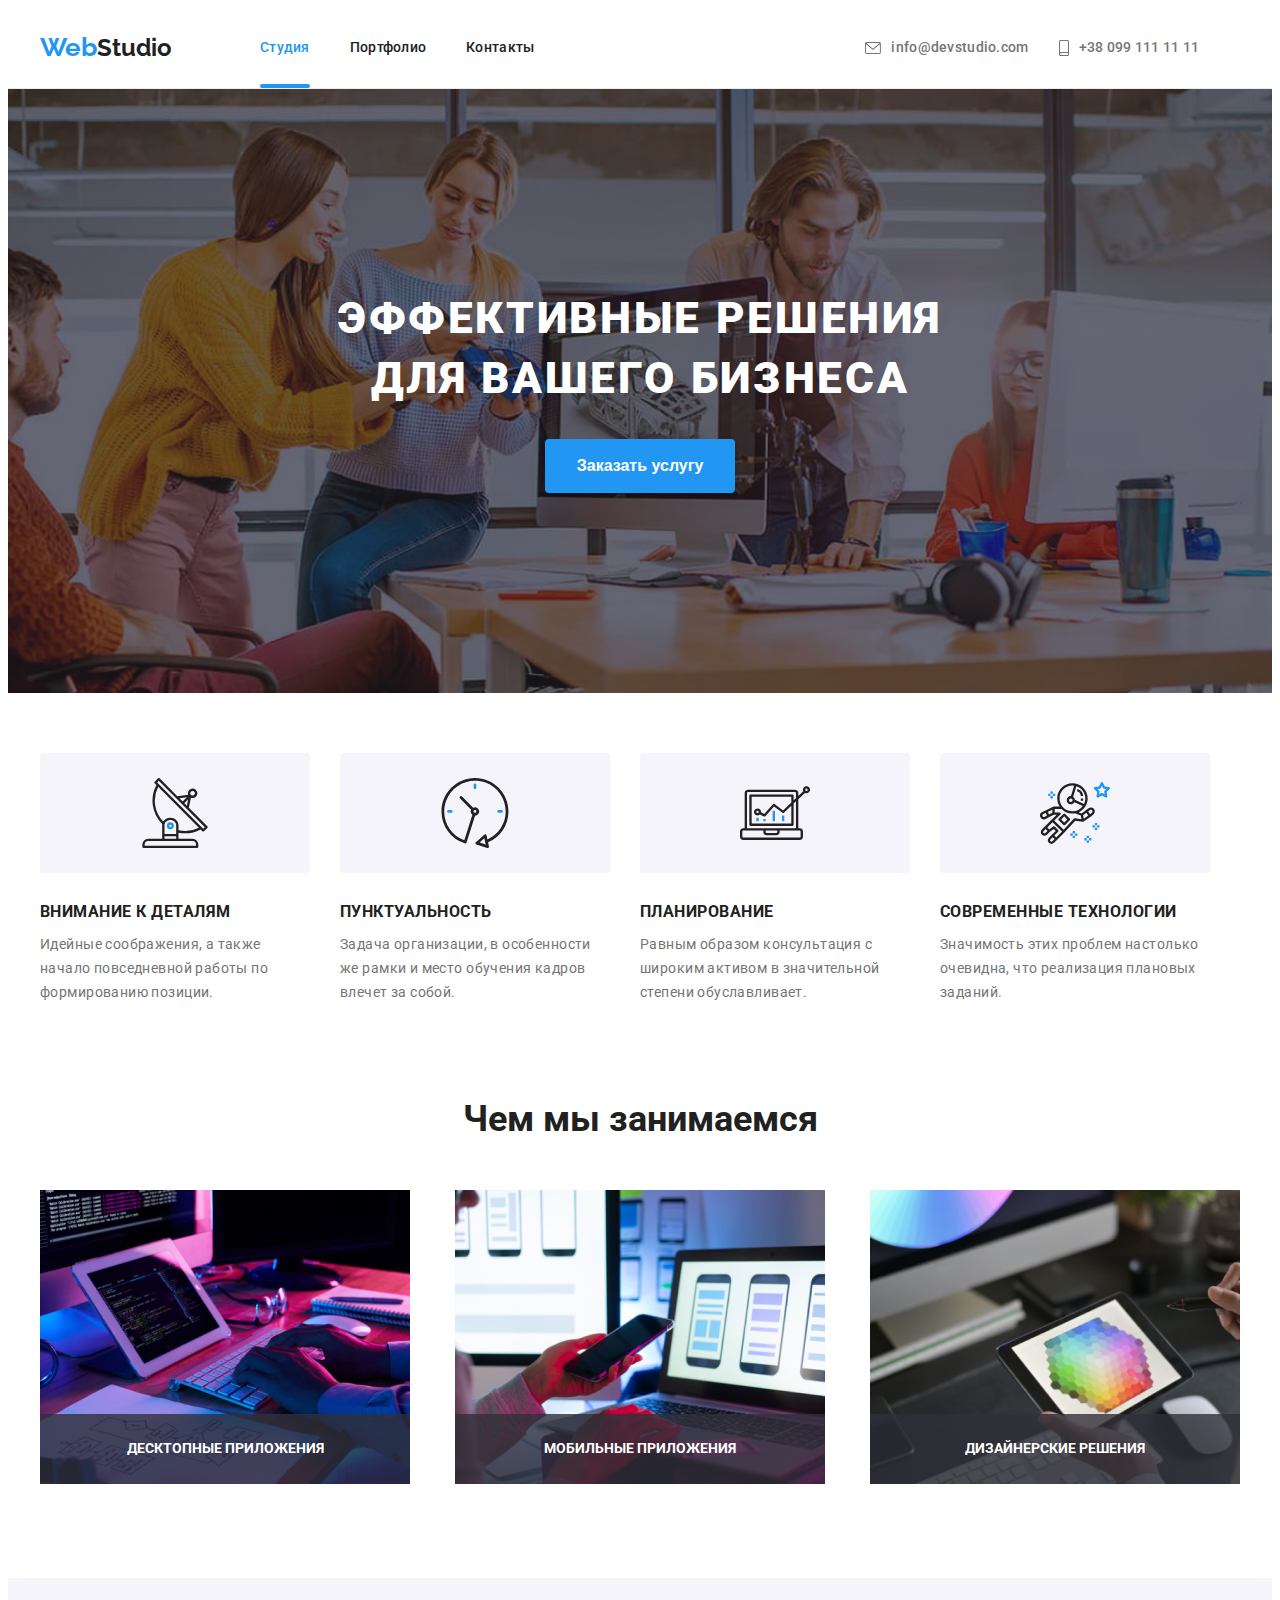
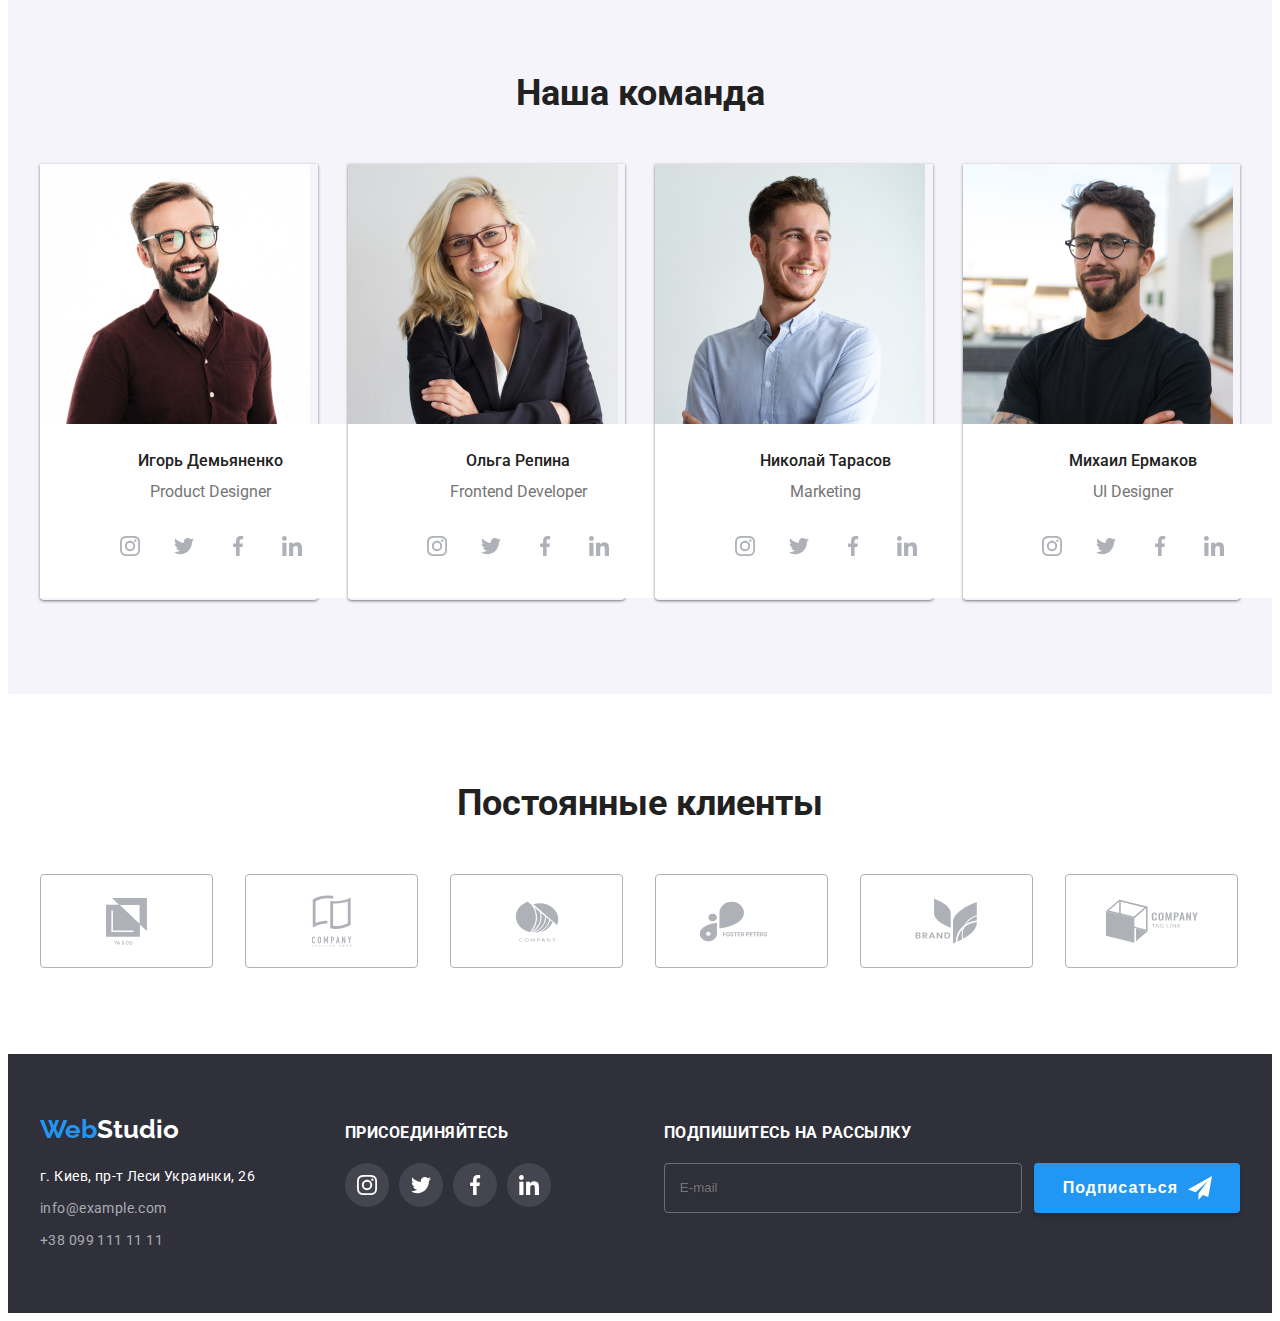
==== commit 491e97b2: "goit-markup-hw-08" ====
--- a/index.html
+++ b/index.html
@@ -125,7 +125,7 @@
                                     <use href="./images/sprite.svg#icon-antenna"></use>
                                 </svg>
                             </div>
-                            <h3 class="roster__title roster_down">Внимание к деталям</h3>
+                            <h3 class="roster__title roster_down">ВНИМАНИЕ К ДЕТАЛЯМ</h3>
                             <p class="skill__description">Идейные соображения, а также начало повседневной работы по формированию позиции.</p>
                             
                         </li>
@@ -135,7 +135,7 @@
                                     <use href="./images/sprite.svg#icon-clock"></use>
                                 </svg>
                             </div>
-                            <h3 class="roster__title roster_down" >Пунктуальность</h3>
+                            <h3 class="roster__title roster_down" >ПУНКТУАЛЬНОСТЬ</h3>
                             <p class="skill__description" >Задача организации, в особенности же рамки и место обучения кадров влечет за собой.</p>
                         </li>
                         <li class="skill__item">
@@ -144,7 +144,7 @@
                                     <use href="./images/sprite.svg#icon-diagram-1"></use>
                                 </svg>
                             </div>
-                            <h3 class="roster__title roster_down">Планирование</h3>
+                            <h3 class="roster__title roster_down">ПЛАНИРОВАНИЕ</h3>
                             <p class="skill__description" >Равным образом консультация с широким активом в значительной степени обуславливает.</p>
                         </li>
                         <li class="skill__item">
@@ -153,7 +153,7 @@
                                     <use href="./images/sprite.svg#icon-astronaut"></use>
                                 </svg>
                             </div>
-                            <h3 class="roster__title roster_down" >Современные технологии</h3>
+                            <h3 class="roster__title roster_down" >СОВРЕМЕННЫЕ ТЕХНОЛОГИИ</h3>
                             <p class="skill__description">Значимость этих проблем настолько очевидна, что реализация плановых заданий.</p>
                         </li>
                 </ul>
@@ -544,7 +544,7 @@
         </div>
     </footer>
 
-    <!-- <div class="backdrop is-hidden" data-modal>
+    <div class="backdrop is-hidden" data-modal>
         <div class="modal">
             <button type="button" class="close-btn" data-modal-close>
                 <svg class="close-btn-icon"  width="11px" height="11px" >
@@ -591,9 +591,9 @@
                 <button type="submit" class="form-modal-btn">Отправить</button>
             </form>
         </div>
-    </div> -->
+    </div>
     <script src="./js/menu.js"></script>
-    <!-- <script src="./js/modal.js"></script>  -->
+    <script src="./js/modal.js"></script> 
     
 </body>
 
--- a/css/main.min.css
+++ b/css/main.min.css
@@ -1,2 +1,2 @@
-:root{--main-font: "Roboto", sans-serif;--secondary-font: "Raleway", sans-serif;--accent-color: #212121;--secondary-color: #2196f3;--third-color: #757575;--white-color: #ffffff}* *::before,*::after{box-sizing:border-box}body{font-family:var(--main-font);font-style:normal;font-weight:normal;font-size:14px}img{display:block;max-width:100%}.list{list-style:none}.link{text-decoration:none}h1,h2,h3,h4,h5,h6,p{margin-top:0;margin-bottom:0}ul,ol{margin-top:0;margin-bottom:0}.container{width:100%;padding-left:15px;padding-right:15px}@media screen and (min-width: 480px){.container{width:480px;margin:0 auto}}@media screen and (min-width: 768px){.container{width:768px;margin:0 auto}}@media screen and (min-width: 1200px){.container{width:1200px;margin:0 auto}}.visually-hidden{position:absolute;clip:rect(0 0 0 0);width:1px;height:1px;margin:-1px}.visually-hidden-checkbox{position:absolute !important;clip:rect(1px 1px 1px 1px);clip:rect(1px, 1px, 1px, 1px);padding:0 !important;border:0 !important;height:1px !important;width:1px !important;overflow:hidden}.is-hidden{opacity:0;visibility:hidden;pointer-events:none}.logo,.logo-footer,.logo-text{font-family:var(--secondary-font);font-weight:bold;font-size:26px;line-height:1.19;color:var(--accent-color)}.logo-text{color:var(--secondary-color)}.menu{display:none}.auth-nav{display:none}.header__container{display:flex;align-items:center}.burger-btn{background-color:transparent;border:none;cursor:pointer;padding:0;line-height:0;transition:fill 250ms cubic-bezier(0.4, 0, 0.2, 1)}.burger-btn__icon{width:40px;height:40px}.burger-btn:hover,.burger-btn:focus{fill:var(--secondary-color)}.header{padding-top:16px;padding-bottom:16px}.close-burger{background-color:transparent;border:none;cursor:pointer;padding:0;line-height:0}.close-burger__icon{width:40px;height:40px;cursor:pointer}.close-burger:hover,.close-burger:focus{fill:var(--secondary-color)}.mobile-menu-container{position:relative;padding-top:48px;padding-bottom:48px;padding-left:15px}.mobile-menu_close-btn{position:absolute;top:10px;right:15px}.mobile-list__link{text-decoration:none;font-weight:500;font-size:40px;line-height:47px;text-align:center;letter-spacing:0.02em;padding-left:25px;color:#212121;transition:color 250ms cubic-bezier(0.4, 0, 0.2, 1)}.mobile-list__link:hover,.mobile-list__link:focus{color:var(--secondary-color);fill:var(--secondary-color)}.mobile-list{padding:0}.mobile-list__iteam:not(:last-child){padding-bottom:32px}.mobile-nav,.mobile-social{padding:0}.burger-list{margin-bottom:302px}.bord{border-bottom:1px solid #ECECEC}.navigation{display:flex;align-items:center}.mobile-menu{position:fixed;z-index:100;top:0;left:0;width:100vw;height:100vh;background-color:#ffffff;opacity:0;visibility:hidden;pointer-events:none;transition:opacity 250ms linear, visibility 250ms linear}.mobile-menu.is-open{opacity:1;visibility:visible;pointer-events:auto}.mobile-mail__link{font-style:normal;font-weight:500;font-size:24px;line-height:1.16;padding-left:25px;color:#757575}.mobile-tell__link{font-style:normal;font-weight:500;font-size:34px;line-height:1.17;padding-left:25px;color:#2196F3}.mobile-tell{padding-bottom:25px}.burger-nav{margin-bottom:64px}.mobile-social{position:relative;display:flex;flex-wrap:wrap;padding-left:25px}.mobile-social__link{justify-content:left;width:100%;font-style:normal;font-weight:500;font-size:18px;line-height:1.22;color:#2196F3}.mobile-social__list:not(:first-child){margin-left:10px}.mobile-social__list:not(:last-child){border-right:1px solid rgba(33,33,33,0.2);padding-right:10px}.mobile-social__list{margin-right:0}@media screen and (max-width: 767px){.header__container{justify-content:space-between}}@media screen and (min-width: 768px){.mobile-social__list:after{content:"";position:absolute;top:10px;width:22px;height:0px;border-bottom:1px solid rgba(33,33,33,0.2);transform:rotate(90deg)}.header{padding:0}.logo{margin-right:88px}.burger-btn{display:none}.header-cont{display:flex;align-items:center}.mobil-nav{width:100%}.header-link{padding-top:32px;padding-bottom:32px}.auth-nav{display:block;align-items:center;margin-left:80px;padding-top:21px;padding-bottom:21px}.menu{display:flex;align-items:center;padding-left:0px}.menu__item:not(:last-child){margin-right:40px}.mail-link{display:flex;align-items:center;text-decoration:none;font-weight:500;text-align:center;line-height:1.14;letter-spacing:0.02em;margin-left:auto;margin-bottom:10px;color:var(--third-color);padding:0;transition:color 250ms cubic-bezier(0.4, 0, 0.2, 1)}.mail-link:hover,.mail-link:focus{color:var(--secondary-color);fill:var(--secondary-color)}.tel-link{display:flex;align-items:center;text-decoration:none;font-weight:500;text-align:center;line-height:1.14;letter-spacing:0.02em;color:var(--third-color);padding:0;transition:color 250ms cubic-bezier(0.4, 0, 0.2, 1)}.tel-link:hover,.tel-link:focus{color:var(--secondary-color);fill:var(--secondary-color)}.icon-mail{width:16px;height:12px;margin-right:10px;fill:currentColor}.icon-mail:hover,.icon-mail:focus{fill:var(--secondary-color)}.icon-phon{width:10px;height:16px;margin-right:10px;fill:currentColor}.icon-phon:hover,.icon-phon:focus{fill:var(--secondary-color)}.menu__link{font-weight:500;line-height:1.14;letter-spacing:0.02em;color:var(--accent-color);transition:color 250ms cubic-bezier(0.4, 0, 0.2, 1)}.menu__link:hover,.menu__link:focus{color:var(--secondary-color)}.menu__link.current:after{content:"";width:100%;height:4px;position:absolute;background:#2196F3;border-radius:2px;display:block;bottom:-5px}.logo{font-family:var(--secondary-font);font-weight:bold;font-size:24px;line-height:1.1;color:var(--accent-color)}.current{color:var(--secondary-color);position:relative}}@media screen and (min-width: 1200px){.mobile-social__list:after{content:"";position:absolute;top:10px;width:22px;height:0px;border-bottom:1px solid rgba(33,33,33,0.2);transform:rotate(90deg)}.logo{padding-top:24px;padding-bottom:25px}.auth-nav{display:flex;align-items:center;margin-left:331px;padding-left:0px}.menu{display:flex;align-items:center;padding-left:0px}.menu__item:not(:last-child){margin-right:40px}.mail-link{display:flex;align-items:center;text-decoration:none;font-weight:500;text-align:center;line-height:1.14;letter-spacing:0.02em;margin-right:30px;margin-bottom:0;color:var(--third-color);transition:color 250ms cubic-bezier(0.4, 0, 0.2, 1)}.mail-link:hover,.mail-link:focus{color:var(--secondary-color);fill:var(--secondary-color)}.tel-link{display:flex;align-items:center;text-decoration:none;font-weight:500;text-align:center;line-height:1.14;letter-spacing:0.02em;margin-bottom:0;color:var(--third-color);transition:color 250ms cubic-bezier(0.4, 0, 0.2, 1)}.tel-link:hover,.tel-link:focus{color:var(--secondary-color);fill:var(--secondary-color)}.icon-mail{width:16px;height:12px;margin-right:10px;fill:currentColor}.icon-mail:hover,.icon-mail:focus{fill:var(--secondary-color)}.icon-phon{width:10px;height:16px;margin-right:10px;fill:currentColor}.icon-phon:hover,.icon-phon:focus{fill:var(--secondary-color)}.menu__link{font-weight:500;line-height:1.14;letter-spacing:0.02em;color:var(--accent-color);transition:color 250ms cubic-bezier(0.4, 0, 0.2, 1)}.menu__link:hover,.menu__link:focus{color:var(--secondary-color)}.menu__link.current:after{content:"";width:100%;height:4px;position:absolute;background:#2196F3;border-radius:2px;display:block;bottom:-1px}.current{color:var(--secondary-color);position:relative}}.hero__title{font-family:var(--main-font);font-weight:900;font-size:26px;line-height:1.61;margin-bottom:30px;color:var(--white-color)}.hero{padding-top:118px;padding-bottom:118px;text-align:center}@media screen and (min-device-pixel-ratio: 2) and (min-width: 320px), screen and (min-resolution: 192dpi) and (min-width: 320px), screen and (min-resolution: 2dppx) and (min-width: 320px){.hero{background-image:linear-gradient(to right, rgba(47,48,58,0.4), rgba(47,48,58,0.4)),url(../images/mobile/bg-main.jpg)}}.modal-btn{background-color:var(--secondary-color);box-shadow:0px 4px 4px rgba(0,0,0,0.15);font-weight:bold;font-size:16px;line-height:1.88;cursor:pointer;padding:12px 32px;border-radius:4px;color:var(--white-color);border:none;transition:background-color 250ms cubic-bezier(0.4, 0, 0.2, 1)}.modal-btn:hover,.modal-btn:focus{background-color:#188CE8}.skill{padding-top:60px;padding-bottom:60px}.skill__item:not(:last-child){margin-bottom:30px}.skill__roster{padding-left:0;margin-right:0}.icon-group{display:flex;align-items:center;justify-content:center;width:100%;height:120px;background:#f5f4fa;border-radius:4px;margin-bottom:30px}.skill__description{font-family:var(--main-font);font-size:14px;line-height:24px;letter-spacing:0.03em;color:var(--third-color)}.roster__title{font-weight:bold;line-height:1.15;text-align:center;letter-spacing:0.03em;color:var(--accent-color)}.roster_down{margin-bottom:10px}@media screen and (min-width: 768px){.skill__roster{display:flex;flex-wrap:wrap;margin-right:-30px;margin-bottom:-30px}.roster__title{text-align:left}.skill__item{width:354px;height:251px;margin-bottom:30px;margin-right:30px}}@media screen and (min-width: 768px) and (min-width: 1200px){.skill{padding-bottom:0}.skill__roster{display:flex;flex-wrap:nowrap}.skill__item{flex-basis:calc((100%-120) / 4);width:270px;height:251px}}.work{padding-top:94px;padding-bottom:94px}.work__roster{display:flex;padding-left:0;justify-content:space-between;margin-top:50px}.work__title{font-weight:bold;font-size:36px;line-height:1.17;text-align:center;margin-bottom:50px;color:var(--accent-color);margin:0px}.work__top{width:370px;position:relative}.work__list{font-family:var(--main-font);font-weight:bold;line-height:1.14;width:100%;height:70px;right:0;bottom:0;position:absolute;display:flex;justify-content:center;align-items:center;text-transform:uppercase;color:#FFFFFF;background:rgba(47,48,58,0.8)}@media screen and (max-width: 1199px){.work{display:none}}.team{background-color:#f5f4fa;padding-top:66px;padding-bottom:60px}.team__title{font-weight:bold;font-size:28px;line-height:1.17;text-align:center;margin-bottom:24px;color:var(--accent-color)}.team__roster{padding:0}.team__member{font-size:16px;line-height:0.84;font-weight:500;text-align:center;color:var(--accent-color)}.team__activity{font-size:16px;line-height:1.89;margin-top:10px;margin-bottom:16px;text-align:center;color:var(--third-color)}.team-describe{padding:30px;padding-left:32px;padding-right:32px;background-color:var(--white-color);width:100%}.social-list{padding:0;display:flex;justify-content:center}.social-list-icon{width:20px;height:20px}.social-list-link{display:flex;align-items:center;justify-content:center;width:44px;height:44px;border-radius:50%;fill:#afb1b8;background-color:#ffffff;transition:background-color 250ms cubic-bezier(0.4, 0, 0.2, 1),fill 250ms cubic-bezier(0.4, 0, 0.2, 1)}.social-list-link:hover,.social-list-link:focus{fill:#ffffff;background-color:#2196f3}.team__list{margin-bottom:30px}@media screen and (min-width: 768px){.team__roster{display:flex;flex-wrap:wrap;margin-left:-30px}.team__list{flex-basis:calc((100% - 60px) / 2);margin-left:30px;width:100%;height:536px}}@media screen and (min-width: 1200px){.team__title{font-size:36px;line-height:1.16}.team{padding-top:94px;padding-bottom:94px}.team__roster{display:flex;flex-wrap:wrap;margin-left:-30px}.team__list{flex-basis:calc((100% - 120px) / 4);margin-left:30px;width:100%;height:436px}.team__list{box-shadow:0px 1px 3px var(--third-color);border-radius:0px 0px 4px 4px;margin-bottom:0px}.team__member,.team__activity{background-color:#ffffff;border-radius:3px}.team__title{font-weight:bold;font-size:36px;line-height:1.17;text-align:center;margin-bottom:50px;color:var(--accent-color)}.team__member,.team__activity{background-color:#ffffff;border-radius:3px}}.clients{padding-top:88px;padding-bottom:88px}.icon-list{width:170px;height:92px;margin:0 auto;margin-top:30px}.clients-list{padding-left:0}.icon-list-link{display:flex;justify-content:center;align-items:center;border:1px solid #afb1b8;border-radius:4px;width:100%;height:100%;fill:#afb1b8;transition:fill 250ms cubic-bezier(0.4, 0, 0.2, 1),border 250ms cubic-bezier(0.4, 0, 0.2, 1)}.icon-list-link:hover,.icon-list-link:focus{fill:var(--secondary-color);border:1px solid var(--secondary-color);border-radius:4px}.clients-list-icon{display:flex;align-items:center;justify-content:center}@media screen and (min-width: 480px){.clients-list{display:flex;align-items:center;flex-wrap:wrap;margin-top:-30px;margin-left:-30px;padding:0}.icon-list{flex-basis:calc((100% - 60px) / 2);margin-top:30px;margin-left:30px}.icon-list{width:100%;height:92px}}@media screen and (min-width: 768px){.clients-list{display:flex;align-items:center;flex-wrap:wrap;margin-top:-30px;margin-left:-30px;padding:0}.icon-list{flex-basis:calc((100% - 90px) / 3);margin-top:30px;margin-left:30px}.icon-list{width:226px;height:92px}}@media screen and (min-width: 1200px){.clients-list{display:flex;align-items:center;flex-wrap:wrap;margin-top:-30px;margin-left:-30px}.icon-list{flex-basis:calc((100% - 30px) / 7);margin-top:30px;margin-left:30px}.icon-list{width:170px;height:92px}}.backdrop{position:fixed;top:0;left:0;width:100vw;height:100vh;background:rgba(0,0,0,0.2);transition:opacity 250ms cubic-bezier(0.4, 0, 0.2, 1),visibility 250ms cubic-bezier(0.4, 0, 0.2, 1)}.modal{position:absolute;top:50%;left:50%;width:528px;height:581px;background-color:#ffffff;transform:translate(-50%, -50%);padding:40px}.close-btn{position:absolute;top:8px;right:8px;width:30px;height:30px;border-radius:50%;border:1px solid rgba(0,0,0,0.1);background-color:transparent;cursor:pointer;padding:0}.modal-form{display:flex;flex-direction:column}.modal-form-head{font-family:var(--main-font);font-weight:bold;font-size:20px;line-height:1.15;text-align:center;margin-bottom:12px}.modal-form-field{font-family:var(--main-font);font-weight:normal;font-size:12px;line-height:1.16;color:#757575;margin-bottom:10px}.modal-form-input-wrapper{position:relative;margin-top:4px;display:block}.modal-form-icon{position:absolute;width:18px;height:18px;fill:#212121;top:50%;left:12px;transform:translateY(-50%);transition:fill 250ms cubic-bezier(0.4, 0, 0.2, 1)}.modal-form-message{width:100%;height:120px;margin-top:6px;padding:12px 18px;border:1px solid rgba(33,33,33,0.2);border-radius:4px;resize:none;transition:border-color 250ms cubic-bezier(0.4, 0, 0.2, 1)}.modal-form-message::placeholder{color:rgba(117,117,117,0.5)}.modal-form-message:focus{outline:none;border-color:var(--secondary-color)}.modal-form-checkbox-label{display:flex;align-items:center;margin-bottom:30px;font-weight:normal;font-size:14px;line-height:1.7;color:#757575;justify-content:center;letter-spacing:0.03em}.modal-form-checkbox-label::before{display:block;content:"";width:16px;height:16px;border:1px solid #212121;border-radius:3px;cursor:pointer;margin-right:7px;background-position:70% 60%;transition:border-color 250ms cubic-bezier(0.4, 0, 0.2, 1)}.modal-form-checkbox:checked+.modal-form-checkbox-label::before{background-image:url(../images/icon.check.svg);background-repeat:no-repeat;border:1px solid var(--secondary-color)}.modal-form-checkbox:focus+.modal-form-checkbox-label::before{border-color:var(--secondary-color)}.modal-form-label-link{text-decoration:underline;color:#2196f3}.button-form{background-color:var(--secondary-color);padding:10px 28px 10px 29px;box-shadow:0px 4px 4px rgba(0,0,0,0.15);border-radius:4px;border:none;font-weight:700;font-size:16px;line-height:1.87;letter-spacing:0.06em;color:var(--white-color);margin-left:12px;cursor:pointer;display:flex;align-items:center;transition:background-color 250ms cubic-bezier(0.4, 0, 0.2, 1)}.button-form:hover,.button-form:focus{background-color:#188ce8}.input-form-field{width:100%;height:40px;border:1px solid rgba(33,33,33,0.2);border-radius:4px;padding-left:42px;transition:border-color 250ms cubic-bezier(0.4, 0, 0.2, 1)}.input-form-field:focus{outline:none;border-color:var(--secondary-color)}.input-form-field:focus+.modal-form-icon{fill:var(--secondary-color)}.form-modal-btn{margin:auto;width:200px;padding-top:10px;padding-bottom:10px;font-weight:700;font-size:16px;line-height:1.88;letter-spacing:0.06em;color:#ffffff;background-color:var(--secondary-color);border:none;box-shadow:0px 4px 4px rgba(0,0,0,0.15);border-radius:4px;transition:background-color 250ms cubic-bezier(0.4, 0, 0.2, 1);cursor:pointer}.form-modal-btn:hover,.form-modal-btn:focus{background-color:#188ce8}.svg-form-footer{margin-left:10px}.singup-footer-form{width:358px;height:50px;border:1px solid rgba(255,255,255,0.3);box-sizing:border-box;filter:drop-shadow(0px 4px 4px rgba(0,0,0,0.15));border-radius:4px;background-color:transparent;padding:15px;color:#ffffff}.singup-footer-form:focus{outline:none;border-color:var(--secondary-color)}.location{font-style:normal;line-height:1.71;letter-spacing:0.03em;color:var(--white-color)}.footer{background:#2f303a;padding-top:60px;padding-bottom:60px}.communication-mail{font-style:normal;line-height:1.71;letter-spacing:0.03em;color:rgba(255,255,255,0.6);transition:color 250ms cubic-bezier(0.4, 0, 0.2, 1)}.communication-mail:hover,.communication-mail:focus{color:var(--secondary-color)}.logo-footer{padding:auto}.logo-txt{color:var(--white-color)}.communication-tel{font-style:normal;line-height:1.71;letter-spacing:0.03em;color:rgba(255,255,255,0.6);transition:color 250ms cubic-bezier(0.4, 0, 0.2, 1)}.communication-tel:hover,.communication-tel:focus{color:var(--secondary-color)}.footer-address{margin-top:20px}.footer-mail{margin-top:8px}.footer-tel{margin-top:8px}.footer-right-title{font-weight:bold;line-height:1.14;letter-spacing:0.03em;text-transform:uppercase;margin-bottom:20px;color:var(--white-color)}.footer-list{display:flex;justify-content:center;padding:0}.foter-icon:not(:last-child){margin-right:10px}.footer-list-social{display:flex;align-items:center;justify-content:center;width:44px;height:44px;border-radius:50%;background-color:rgba(255,255,255,0.1);fill:#ffffff;transition:background-color 250ms cubic-bezier(0.4, 0, 0.2, 1)}.footer-list-social:hover,.footer-list-social:focus{background-color:var(--secondary-color)}.footer-list-icon{width:20px;height:20px}.communication{margin:0px;padding-left:0px}@media screen and (max-width: 479px), (min-width: 480px){.logo-second{text-align:center;padding:0}.logo-text{font-size:26px;line-height:1.19}.form-footer{text-align:center;padding:0px;margin-top:60px}.singup-footer-form{margin-bottom:20px;width:100%}.btn-form{margin:0 auto}.footer-right-box{text-align:center;padding:0;margin-top:60px}}@media screen and (min-width: 768px){.footer-information{display:flex;flex-direction:row;flex-wrap:wrap;justify-content:space-around;align-items:baseline}.singup-footer-form{width:450px}}@media screen and (min-width: 1200px){.footer{background:#2f303a;padding-top:60px;padding-bottom:60px}.btn-input{display:flex}.form-footer{text-align:left;padding:0;margin:0}.logo-second{text-align:left;padding:0;margin-right:70px}.footer-right-box{text-align:left;padding:0;margin-top:0px;margin-right:93px}.singup-footer-form{margin:0;width:358px}.button-form{margin-left:12px}.footer-information{justify-content:space-between}}.card-title{font-family:var(--main-font);font-weight:bold;font-size:18px;line-height:2;color:var(--accent-color)}.card-text{font-family:var(--main-font);font-size:16px;line-height:1.88;margin-top:4px;color:var(--third-color)}.description{padding:20px 24px;border-left:1px solid #EEEEEE;border-right:1px solid #EEEEEE;border-bottom:1px solid #EEEEEE}.card-list{padding:0px}.portfolio-card{padding:0;display:flex;justify-content:center}.card-way{transition:box-shadow 250ms cubic-bezier(0.4, 0, 0.2, 1);display:block}.card-way:hover,.card-way:focus{display:block;box-shadow:0px 1px 1px rgba(0,0,0,0.12),0px 4px 4px rgba(0,0,0,0.06),1px 4px 6px rgba(0,0,0,0.16)}.card-way:hover:hover .overlay,.card-way:hover:focus .overlay,.card-way:focus:hover .overlay,.card-way:focus:focus .overlay{transform:translateY(0%)}.img-overlay{position:relative;overflow:hidden}.overlay{position:absolute;background:rgba(33,150,243,0.9);color:#FFFFFF;top:0;left:0;width:100%;height:105%;overflow:auto;padding:63px 24px;font-family:var(--main-font);font-size:18px;line-height:1.5;letter-spacing:0.03em;transform:translateY(100%);transition:transform 250ms cubic-bezier(0.4, 0, 0.2, 1)}@media screen and (min-width: 480px){.nav{text-align:left;padding:0px;margin-top:60px;margin-bottom:40px}.list-butt{margin-bottom:15px}.portfolio-card{width:450px}.description{width:100%}}@media screen and (max-width: 767px){.portfolio-card:not(:last-child){margin-bottom:30px}}@media screen and (min-width: 768px){.card-list{display:flex;flex-wrap:wrap;margin-left:-30px;margin-top:-30px}.portfolio-card{width:354px;flex-basis:calc((100% - 60px)/2);margin-left:30px;margin-top:30px}}@media screen and (min-width: 1200px){.card-list{display:flex;flex-wrap:wrap;margin-left:-30px;margin-top:-30px}.portfolio-card{flex-basis:calc((100% - 90px)/3);margin-left:30px;margin-top:30px}}.nav-button{font-family:var(--main-font);font-weight:500;font-style:normal;font-size:16px;line-height:1.62;cursor:pointer;border:none;border-radius:4px;padding:6px 22px;color:var(--accent-color);transition:background-color 250ms cubic-bezier(0.4, 0, 0.2, 1),color 250ms cubic-bezier(0.4, 0, 0.2, 1),box-shadow 250ms cubic-bezier(0.4, 0, 0.2, 1)}.nav-button:hover,.nav-button:focus{background-color:var(--secondary-color);color:var(--white-color);box-shadow:0px 3px 1px rgba(0,0,0,0.1),0px 1px 2px rgba(0,0,0,0.08),0px 2px 2px rgba(0,0,0,0.12);border-radius:4px}.card-list{padding-bottom:60px}.nav{text-align:left;padding:0px;padding-top:60px}.list-butt{display:inline-block}.list-butt:not(:last-child){margin-right:8px;margin-bottom:15px}@media screen and (min-width: 480px){.nav{text-align:left;padding:0px;padding-top:60px;margin-top:0}.card-list{padding-bottom:60px}.list-butt{margin-bottom:15px}}@media screen and (min-width: 768px){.nav{text-align:center;padding:0px;margin-top:0;margin-bottom:14px;padding-top:60px}}.card-list{padding-bottom:60px}@media screen and (min-width: 1200px){.nav{margin-top:0;margin-bottom:34px;padding-top:100px}.card-list{padding-bottom:94px}}
+:root{--main-font: "Roboto", sans-serif;--secondary-font: "Raleway", sans-serif;--accent-color: #212121;--secondary-color: #2196f3;--third-color: #757575;--white-color: #ffffff}* *::before,*::after{box-sizing:border-box}body{font-family:var(--main-font);font-style:normal;font-weight:normal;font-size:14px}img{display:block;max-width:100%}.list{list-style:none}.link{text-decoration:none}h1,h2,h3,h4,h5,h6,p{margin-top:0;margin-bottom:0}ul,ol{margin-top:0;margin-bottom:0}.container{width:100%;padding-left:15px;padding-right:15px}@media screen and (min-width: 480px){.container{width:480px;margin:0 auto}}@media screen and (min-width: 768px){.container{width:768px;margin:0 auto}}@media screen and (min-width: 1200px){.container{width:1200px;margin:0 auto}}.visually-hidden{position:absolute;clip:rect(0 0 0 0);width:1px;height:1px;margin:-1px}.visually-hidden-checkbox{position:absolute !important;clip:rect(1px 1px 1px 1px);clip:rect(1px, 1px, 1px, 1px);padding:0 !important;border:0 !important;height:1px !important;width:1px !important;overflow:hidden}.is-hidden{opacity:0;visibility:hidden;pointer-events:none}.logo,.logo-footer,.logo-text{font-family:var(--secondary-font);font-weight:bold;font-size:26px;line-height:1.19;color:var(--accent-color)}.logo-text{color:var(--secondary-color)}.menu{display:none}.auth-nav{display:none}.header__container{display:flex;align-items:center}.burger-btn{background-color:transparent;border:none;cursor:pointer;padding:0;line-height:0;transition:fill 250ms cubic-bezier(0.4, 0, 0.2, 1)}.burger-btn__icon{width:40px;height:40px}.burger-btn:hover,.burger-btn:focus{fill:var(--secondary-color)}.header{padding-top:16px;padding-bottom:16px}.close-burger{background-color:transparent;border:none;cursor:pointer;padding:0;line-height:0}.close-burger__icon{width:40px;height:40px;cursor:pointer}.close-burger:hover,.close-burger:focus{fill:var(--secondary-color)}.mobile-menu-container{position:relative;display:flex;flex-direction:column;padding-top:48px;padding-bottom:48px;padding-left:15px;height:100%}.mobile-menu_close-btn{position:absolute;top:10px;right:15px}.mobile-list__link{text-decoration:none;font-weight:500;font-size:40px;line-height:47px;text-align:center;letter-spacing:0.02em;padding-left:25px;color:#212121;transition:color 250ms cubic-bezier(0.4, 0, 0.2, 1)}.mobile-list__link:hover,.mobile-list__link:focus{color:var(--secondary-color);fill:var(--secondary-color)}.mobile-list{padding:0}.mobile-list__iteam:not(:last-child){padding-bottom:32px}.mobile-nav,.mobile-social{padding:0}.bord{border-bottom:1px solid #ECECEC}.navigation{display:flex;align-items:center}.mobile-menu{position:fixed;z-index:100;top:0;left:0;width:100vw;height:100vh;background-color:#ffffff;opacity:0;visibility:hidden;pointer-events:none;transition:opacity 250ms linear, visibility 250ms linear}.mobile-menu.is-open{opacity:1;visibility:visible;pointer-events:auto}.mobile-mail__link{font-style:normal;font-weight:500;font-size:24px;line-height:1.16;padding-left:25px;color:#757575}.mobile-tell__link{font-style:normal;font-weight:500;font-size:34px;line-height:1.17;padding-left:25px;color:#2196F3}.mobile-tell{padding-bottom:25px}.burger-nav{margin-top:auto;margin-bottom:64px}.mobile-social{position:relative;display:flex;flex-wrap:wrap;padding-left:25px}.mobile-social__link{justify-content:left;width:100%;font-style:normal;font-weight:500;font-size:18px;line-height:1.22;color:#2196F3}.mobile-social__list:not(:first-child){margin-left:10px}.mobile-social__list:not(:last-child){border-right:1px solid rgba(33,33,33,0.2);padding-right:10px}.mobile-social__list{margin-right:0}@media screen and (max-width: 767px){.header__container{justify-content:space-between}}@media screen and (min-width: 768px){.mobile-social__list:after{content:"";position:absolute;top:10px;width:22px;height:0px;border-bottom:1px solid rgba(33,33,33,0.2);transform:rotate(90deg)}.header{padding:0}.logo{margin-right:88px}.burger-btn{display:none}.header-cont{display:flex;align-items:center}.mobil-nav{width:100%}.header-link{padding-top:32px;padding-bottom:32px}.auth-nav{display:block;align-items:center;margin-left:80px;padding-top:21px;padding-bottom:21px}.menu{display:flex;align-items:center;padding-left:0px}.menu__item:not(:last-child){margin-right:40px}.mail-link{display:flex;align-items:center;text-decoration:none;font-weight:500;text-align:center;line-height:1.14;letter-spacing:0.02em;margin-left:auto;margin-bottom:10px;color:var(--third-color);padding:0;transition:color 250ms cubic-bezier(0.4, 0, 0.2, 1)}.mail-link:hover,.mail-link:focus{color:var(--secondary-color);fill:var(--secondary-color)}.tel-link{display:flex;align-items:center;text-decoration:none;font-weight:500;text-align:center;line-height:1.14;letter-spacing:0.02em;color:var(--third-color);padding:0;transition:color 250ms cubic-bezier(0.4, 0, 0.2, 1)}.tel-link:hover,.tel-link:focus{color:var(--secondary-color);fill:var(--secondary-color)}.icon-mail{width:16px;height:12px;margin-right:10px;fill:currentColor}.icon-mail:hover,.icon-mail:focus{fill:var(--secondary-color)}.icon-phon{width:10px;height:16px;margin-right:10px;fill:currentColor}.icon-phon:hover,.icon-phon:focus{fill:var(--secondary-color)}.menu__link{font-weight:500;line-height:1.14;letter-spacing:0.02em;color:var(--accent-color);transition:color 250ms cubic-bezier(0.4, 0, 0.2, 1)}.menu__link:hover,.menu__link:focus{color:var(--secondary-color)}.menu__link.current:after{content:"";width:100%;height:4px;position:absolute;background:#2196F3;border-radius:2px;display:block;bottom:-2px}.logo{font-family:var(--secondary-font);font-weight:bold;font-size:24px;line-height:1.1;color:var(--accent-color)}.current{color:var(--secondary-color);position:relative}}@media screen and (min-width: 1200px){.mobile-social__list:after{content:"";position:absolute;top:10px;width:22px;height:0px;border-bottom:1px solid rgba(33,33,33,0.2);transform:rotate(90deg)}.logo{padding-top:24px;padding-bottom:25px}.auth-nav{display:flex;align-items:center;margin-left:331px;padding-left:0px}.menu{display:flex;align-items:center;padding-left:0px}.menu__item:not(:last-child){margin-right:40px}.mail-link{display:flex;align-items:center;text-decoration:none;font-weight:500;text-align:center;line-height:1.14;letter-spacing:0.02em;margin-right:30px;margin-bottom:0;color:var(--third-color);transition:color 250ms cubic-bezier(0.4, 0, 0.2, 1)}.mail-link:hover,.mail-link:focus{color:var(--secondary-color);fill:var(--secondary-color)}.tel-link{display:flex;align-items:center;text-decoration:none;font-weight:500;text-align:center;line-height:1.14;letter-spacing:0.02em;margin-bottom:0;color:var(--third-color);transition:color 250ms cubic-bezier(0.4, 0, 0.2, 1)}.tel-link:hover,.tel-link:focus{color:var(--secondary-color);fill:var(--secondary-color)}.icon-mail{width:16px;height:12px;margin-right:10px;fill:currentColor}.icon-mail:hover,.icon-mail:focus{fill:var(--secondary-color)}.icon-phon{width:10px;height:16px;margin-right:10px;fill:currentColor}.icon-phon:hover,.icon-phon:focus{fill:var(--secondary-color)}.menu__link{font-weight:500;line-height:1.14;letter-spacing:0.02em;color:var(--accent-color);transition:color 250ms cubic-bezier(0.4, 0, 0.2, 1)}.menu__link:hover,.menu__link:focus{color:var(--secondary-color)}.menu__link.current:after{content:"";width:100%;height:4px;position:absolute;background:#2196F3;border-radius:2px;display:block;bottom:-1px}.current{color:var(--secondary-color);position:relative}}.hero{padding-top:118px;padding-bottom:118px;text-align:center}.hero__title{font-family:var(--main-font);font-weight:900;font-size:26px;line-height:42px;color:var(--white-color);text-align:center;letter-spacing:0.06em;margin-bottom:30px}.hero{text-align:center;background-image:linear-gradient(rgba(47,48,58,0.4), rgba(47,48,58,0.4)),url(../images/mobile/bg-main.jpg);background-size:cover;background-repeat:repeat;background-position:center;max-width:1600px;margin:0 auto}@media screen and (min-device-pixel-ratio: 2) and (min-width: 320px), screen and (min-resolution: 192dpi) and (min-width: 320px), screen and (min-resolution: 2dppx) and (min-width: 320px){.hero{background-image:linear-gradient(rgba(47,48,58,0.4), rgba(47,48,58,0.4)),url(../images/mobile/bg-main@2x.jpg)}}@media screen and (min-width: 480px){.hero{background-image:linear-gradient(rgba(47,48,58,0.4), rgba(47,48,58,0.4)),url(../images/tablet/bg-main.jpg);background-size:cover;background-repeat:repeat;background-position:center}}@media screen and (min-device-pixel-ratio: 2) and (min-width: 480px), screen and (min-resolution: 120dpi) and (min-width: 480px), screen and (min-resolution: 2dppx) and (min-width: 480px){.hero{background-image:linear-gradient(rgba(47,48,58,0.4), rgba(47,48,58,0.4)),url(../images/tablet/bg-main@2x.jpg)}}@media screen and (min-width: 768px){.hero{background-image:linear-gradient(rgba(47,48,58,0.4), rgba(47,48,58,0.4)),url(../images/tablet/bg-main.jpg);background-size:cover;background-repeat:repeat;background-position:center}}@media screen and (min-device-pixel-ratio: 2) and (min-width: 768px), screen and (min-resolution: 192dpi) and (min-width: 768px), screen and (min-resolution: 2dppx) and (min-width: 768px){.hero{background-image:linear-gradient(rgba(47,48,58,0.4), rgba(47,48,58,0.4)),url(../images/tablet/bg-main@2x.jpg)}}@media screen and (min-width: 1200px){.hero{background-image:linear-gradient(rgba(47,48,58,0.4), rgba(47,48,58,0.4)),url(../images/deckstope/bg-main.jpg);padding-top:200px;padding-bottom:200px;text-align:center}.hero__title{font-size:44px;line-height:1.36;letter-spacing:0.06em}}@media screen and (min-device-pixel-ratio: 2) and (min-width: 1200px), screen and (min-resolution: 192dpi) and (min-width: 1200px), screen and (min-resolution: 2dppx) and (min-width: 1200px){.hero{background-image:linear-gradient(rgba(47,48,58,0.4), rgba(47,48,58,0.4)),url(../images/deckstope/bg-main@2x.jpg);padding-top:200px;padding-bottom:200px;text-align:center}.hero__title{font-size:44px;line-height:1.36;letter-spacing:0.06em}}.modal-btn{background-color:var(--secondary-color);box-shadow:0px 4px 4px rgba(0,0,0,0.15);font-weight:bold;font-size:16px;line-height:1.88;cursor:pointer;padding:12px 32px;border-radius:4px;color:var(--white-color);border:none;transition:background-color 250ms cubic-bezier(0.4, 0, 0.2, 1)}.modal-btn:hover,.modal-btn:focus{background-color:#188CE8}.skill{padding-top:60px;padding-bottom:60px}.skill__item:not(:last-child){margin-bottom:30px}.skill__roster{padding-left:0;margin-right:0}.icon-group{display:flex;align-items:center;justify-content:center;width:100%;height:120px;background:#f5f4fa;border-radius:4px;margin-bottom:30px}.skill__description{font-family:var(--main-font);font-size:14px;line-height:24px;letter-spacing:0.03em;color:var(--third-color)}.roster__title{font-weight:bold;line-height:1.15;text-align:center;letter-spacing:0.03em;color:var(--accent-color)}.roster_down{margin-bottom:10px}@media screen and (min-width: 768px){.skill__roster{display:flex;flex-wrap:wrap;margin-right:-30px;margin-bottom:-30px}.roster__title{text-align:left}.skill__item{width:354px;height:251px;margin-bottom:30px;margin-right:30px}}@media screen and (min-width: 768px) and (min-width: 1200px){.skill{padding-bottom:0}.skill__roster{display:flex;flex-wrap:nowrap}.skill__item{flex-basis:calc((100%-120) / 4);width:270px;height:251px}}.work{padding-top:94px;padding-bottom:94px}.work__roster{display:flex;padding-left:0;justify-content:space-between;margin-top:50px}.work__title{font-weight:bold;font-size:36px;line-height:1.17;text-align:center;margin-bottom:50px;color:var(--accent-color);margin:0px}.work__top{width:370px;position:relative}.work__list{font-family:var(--main-font);font-weight:bold;line-height:1.14;width:100%;height:70px;right:0;bottom:0;position:absolute;display:flex;justify-content:center;align-items:center;text-transform:uppercase;color:#FFFFFF;background:rgba(47,48,58,0.8)}@media screen and (max-width: 1199px){.work{display:none}}.team{background-color:#f5f4fa;padding-top:66px;padding-bottom:60px}.team__title{font-weight:bold;font-size:28px;line-height:1.17;text-align:center;margin-bottom:24px;color:var(--accent-color)}.team__roster{padding:0}.team__member{font-size:16px;line-height:0.84;font-weight:500;text-align:center;color:var(--accent-color)}.team__activity{font-size:16px;line-height:1.89;margin-top:10px;margin-bottom:16px;text-align:center;color:var(--third-color)}.team-describe{padding:30px;padding-left:32px;padding-right:32px;background-color:var(--white-color);width:100%}.social-list_team:not(:last-child){margin-right:10px}.social-list{padding:0;display:flex;justify-content:center}.social-list-icon{width:20px;height:20px}.social-list-link{display:flex;align-items:center;justify-content:center;width:44px;height:44px;border-radius:50%;fill:#afb1b8;background-color:#ffffff;transition:background-color 250ms cubic-bezier(0.4, 0, 0.2, 1),fill 250ms cubic-bezier(0.4, 0, 0.2, 1)}.social-list-link:hover,.social-list-link:focus{fill:#ffffff;background-color:#2196f3}.team__list{margin-bottom:30px}@media screen and (min-width: 768px){.team__roster{display:flex;flex-wrap:wrap;margin-left:-30px}.team__list{flex-basis:calc((100% - 60px) / 2);margin-left:30px;width:100%;height:536px}}@media screen and (min-width: 1200px){.team__title{font-size:36px;line-height:1.16}.team{padding-top:94px;padding-bottom:94px}.team__roster{display:flex;flex-wrap:wrap;margin-left:-30px}.team__list{flex-basis:calc((100% - 120px) / 4);margin-left:30px;width:100%;height:436px}.team__list{box-shadow:0px 1px 3px var(--third-color);border-radius:0px 0px 4px 4px;margin-bottom:0px}.team__member,.team__activity{background-color:#ffffff;border-radius:3px}.team__title{font-weight:bold;font-size:36px;line-height:1.17;text-align:center;margin-bottom:50px;color:var(--accent-color)}.team__member,.team__activity{background-color:#ffffff;border-radius:3px}}.clients{padding-top:88px;padding-bottom:88px}.icon-list{width:170px;height:92px;margin:0 auto;margin-top:30px}.clients-list{padding-left:0}.icon-list-link{display:flex;justify-content:center;align-items:center;border:1px solid #afb1b8;border-radius:4px;width:100%;height:100%;fill:#afb1b8;transition:fill 250ms cubic-bezier(0.4, 0, 0.2, 1),border 250ms cubic-bezier(0.4, 0, 0.2, 1)}.icon-list-link:hover,.icon-list-link:focus{fill:var(--secondary-color);border:1px solid var(--secondary-color);border-radius:4px}.clients-list-icon{display:flex;align-items:center;justify-content:center}@media screen and (min-width: 480px){.clients-list{display:flex;align-items:center;flex-wrap:wrap;margin-top:-30px;margin-left:-30px;padding:0}.icon-list{flex-basis:calc((100% - 60px) / 2);margin-top:30px;margin-left:30px}.icon-list{width:100%;height:92px}}@media screen and (min-width: 768px){.clients-list{display:flex;align-items:center;flex-wrap:wrap;margin-top:-30px;margin-left:-30px;padding:0}.icon-list{flex-basis:calc((100% - 90px) / 3);margin-top:30px;margin-left:30px}.icon-list{width:226px;height:92px}}@media screen and (min-width: 1200px){.clients-list{display:flex;align-items:center;flex-wrap:wrap;margin-top:-30px;margin-left:-30px}.icon-list{flex-basis:calc((100% - 30px) / 7);margin-top:30px;margin-left:30px}.icon-list{width:170px;height:92px}}.backdrop{position:fixed;top:0;left:0;width:100vw;height:100vh;background:rgba(0,0,0,0.2);transition:opacity 250ms cubic-bezier(0.4, 0, 0.2, 1),visibility 250ms cubic-bezier(0.4, 0, 0.2, 1)}.close-btn{position:absolute;top:8px;right:8px;width:30px;height:30px;border-radius:50%;border:1px solid rgba(0,0,0,0.1);background-color:transparent;cursor:pointer;padding:0}.modal-form{display:flex;flex-direction:column}.modal-form-head{font-family:var(--main-font);font-weight:bold;font-size:20px;line-height:1.15;text-align:center;margin-bottom:12px}.modal-form-field{font-family:var(--main-font);font-weight:normal;font-size:12px;line-height:1.16;color:#757575;margin-bottom:10px}.modal-form-input-wrapper{position:relative;margin-top:4px;display:block}.modal-form-icon{position:absolute;width:18px;height:18px;fill:#212121;top:50%;left:12px;transform:translateY(-50%);transition:fill 250ms cubic-bezier(0.4, 0, 0.2, 1)}.modal-form-message{width:100%;height:120px;margin-top:6px;padding:12px 18px;border:1px solid rgba(33,33,33,0.2);border-radius:4px;resize:none;transition:border-color 250ms cubic-bezier(0.4, 0, 0.2, 1)}.modal-form-message::placeholder{color:rgba(117,117,117,0.5)}.modal-form-message:focus{outline:none;border-color:var(--secondary-color)}.modal-form-checkbox-label{display:flex;align-items:center;margin-bottom:30px;font-weight:normal;font-size:14px;line-height:1.7;color:#757575;justify-content:center;flex-wrap:wrap;letter-spacing:0.03em}.modal-form-checkbox-label::before{display:block;content:"";width:16px;height:16px;border:1px solid #212121;border-radius:3px;cursor:pointer;margin-right:7px;background-position:70% 60%;transition:border-color 250ms cubic-bezier(0.4, 0, 0.2, 1)}.modal-form-checkbox:checked+.modal-form-checkbox-label::before{background-image:url(../images/icon.check.svg);background-repeat:no-repeat;border:1px solid var(--secondary-color)}.modal-form-checkbox:focus+.modal-form-checkbox-label::before{border-color:var(--secondary-color)}.modal-form-label-link{text-decoration:underline;color:#2196f3}.button-form{background-color:var(--secondary-color);padding:10px 28px 10px 29px;box-shadow:0px 4px 4px rgba(0,0,0,0.15);border-radius:4px;border:none;font-weight:700;font-size:16px;line-height:1.87;letter-spacing:0.06em;color:var(--white-color);margin-left:12px;cursor:pointer;display:flex;align-items:center;transition:background-color 250ms cubic-bezier(0.4, 0, 0.2, 1)}.button-form:hover,.button-form:focus{background-color:#188ce8}.input-form-field{width:100%;height:40px;border:1px solid rgba(33,33,33,0.2);border-radius:4px;padding-left:42px;transition:border-color 250ms cubic-bezier(0.4, 0, 0.2, 1)}.input-form-field:focus{outline:none;border-color:var(--secondary-color)}.input-form-field:focus+.modal-form-icon{fill:var(--secondary-color)}.form-modal-btn{margin:auto;width:200px;padding-top:10px;padding-bottom:10px;font-weight:700;font-size:16px;line-height:1.88;letter-spacing:0.06em;color:#ffffff;background-color:var(--secondary-color);border:none;box-shadow:0px 4px 4px rgba(0,0,0,0.15);border-radius:4px;transition:background-color 250ms cubic-bezier(0.4, 0, 0.2, 1);cursor:pointer}.form-modal-btn:hover,.form-modal-btn:focus{background-color:#188ce8}.svg-form-footer{margin-left:10px}.singup-footer-form{width:358px;height:50px;border:1px solid rgba(255,255,255,0.3);box-sizing:border-box;filter:drop-shadow(0px 4px 4px rgba(0,0,0,0.15));border-radius:4px;background-color:transparent;padding:15px;color:#ffffff}.singup-footer-form:focus{outline:none;border-color:var(--secondary-color)}.modal{position:absolute;top:50%;left:50%;width:528px;height:581px;background-color:#ffffff;transform:translate(-50%, -50%);padding:40px}@media screen and (max-width: 479px){.modal{width:100%;height:609px}.modal-form-head{font-size:20px;line-height:1.5}.modal-form-checkbox-label{display:flex;align-items:center;margin-bottom:40px;font-weight:normal;font-size:12px;line-height:1.16}}@media screen and (min-width: 480px){.modal{width:450px;height:609px}.modal-form-head{font-size:20px;line-height:1.5}.modal-form-checkbox-label{display:flex;align-items:center;margin-bottom:40px;font-weight:normal;font-size:12px;line-height:1.16}}@media screen and (min-width: 1200px){.modal{width:528px;height:581px}.modal-form-head{font-size:20px;line-height:1.15}.modal-form-checkbox-label{display:flex;align-items:center;margin-bottom:30px;font-weight:normal;font-size:14px;line-height:1.71}.modal-form{display:flex;flex-direction:column;width:448px;height:342px}}.location{font-style:normal;line-height:1.71;letter-spacing:0.03em;color:var(--white-color)}.footer{background:#2f303a;padding-top:60px;padding-bottom:60px}.communication-mail{font-style:normal;line-height:1.71;letter-spacing:0.03em;color:rgba(255,255,255,0.6);transition:color 250ms cubic-bezier(0.4, 0, 0.2, 1)}.communication-mail:hover,.communication-mail:focus{color:var(--secondary-color)}.logo-footer{padding:auto}.logo-txt{color:var(--white-color)}.communication-tel{font-style:normal;line-height:1.71;letter-spacing:0.03em;color:rgba(255,255,255,0.6);transition:color 250ms cubic-bezier(0.4, 0, 0.2, 1)}.communication-tel:hover,.communication-tel:focus{color:var(--secondary-color)}.footer-address{margin-top:20px}.footer-mail{margin-top:8px}.footer-tel{margin-top:8px}.footer-right-title{font-weight:bold;line-height:1.14;letter-spacing:0.03em;text-transform:uppercase;margin-bottom:20px;color:var(--white-color)}.footer-list{display:flex;justify-content:center;padding:0}.foter-icon:not(:last-child){margin-right:10px}.footer-list-social{display:flex;align-items:center;justify-content:center;width:44px;height:44px;border-radius:50%;background-color:rgba(255,255,255,0.1);fill:#ffffff;transition:background-color 250ms cubic-bezier(0.4, 0, 0.2, 1)}.footer-list-social:hover,.footer-list-social:focus{background-color:var(--secondary-color)}.footer-list-icon{width:20px;height:20px}.communication{margin:0px;padding-left:0px}@media screen and (max-width: 479px), (min-width: 480px){.logo-second{text-align:center;padding:0}.logo-text{font-size:26px;line-height:1.19}.form-footer{text-align:center;padding:0px;margin-top:60px}.singup-footer-form{margin-bottom:20px;width:100%}.btn-form{margin:0 auto}.footer-right-box{text-align:center;padding:0;margin-top:60px}}@media screen and (min-width: 768px){.footer-information{display:flex;flex-direction:row;flex-wrap:wrap;justify-content:space-around;align-items:baseline}.singup-footer-form{width:450px}.footer-right-box{margin-top:0}}@media screen and (min-width: 1200px){.footer{background:#2f303a;padding-top:60px;padding-bottom:60px}.btn-input{display:flex}.form-footer{text-align:left;padding:0;margin:0}.logo-second{text-align:left;padding:0;margin-right:70px}.footer-right-box{text-align:left;padding:0;margin-top:0px;margin-right:93px}.singup-footer-form{margin:0;width:358px}.button-form{margin-left:12px}.footer-information{justify-content:space-between}}.card-title{font-family:var(--main-font);font-weight:bold;font-size:18px;line-height:2;color:var(--accent-color)}.card-text{font-family:var(--main-font);font-size:16px;line-height:1.88;margin-top:4px;color:var(--third-color)}.description{padding:20px 24px;border-left:1px solid #EEEEEE;border-right:1px solid #EEEEEE;border-bottom:1px solid #EEEEEE}.card-list{padding:0px}.portfolio-card{padding:0;display:flex;justify-content:center}.card-way{transition:box-shadow 250ms cubic-bezier(0.4, 0, 0.2, 1);display:block}.card-way:hover,.card-way:focus{display:block;box-shadow:0px 1px 1px rgba(0,0,0,0.12),0px 4px 4px rgba(0,0,0,0.06),1px 4px 6px rgba(0,0,0,0.16)}.card-way:hover:hover .overlay,.card-way:hover:focus .overlay,.card-way:focus:hover .overlay,.card-way:focus:focus .overlay{transform:translateY(0%)}.img-overlay{position:relative;overflow:hidden}.overlay{position:absolute;background:rgba(33,150,243,0.9);color:#FFFFFF;top:0;left:0;width:100%;height:105%;overflow:auto;padding:63px 24px;font-family:var(--main-font);font-size:18px;line-height:1.5;letter-spacing:0.03em;transform:translateY(100%);transition:transform 250ms cubic-bezier(0.4, 0, 0.2, 1)}@media screen and (min-width: 480px){.nav{text-align:left;padding:0px;margin-top:60px}.list-butt{margin-bottom:15px}.portfolio-card{width:450px}.description{width:100%}}@media screen and (max-width: 767px){.portfolio-card:not(:last-child){margin-bottom:30px}}@media screen and (min-width: 768px){.card-list{display:flex;flex-wrap:wrap;margin-left:-30px;margin-top:-30px}.portfolio-card{width:354px;flex-basis:calc((100% - 60px)/2);margin-left:30px;margin-top:30px}}@media screen and (min-width: 1200px){.card-list{display:flex;flex-wrap:wrap;margin-left:-30px;margin-top:-30px}.portfolio-card{flex-basis:calc((100% - 90px)/3);margin-left:30px;margin-top:30px}}.nav-button{font-family:var(--main-font);font-weight:500;font-style:normal;font-size:16px;line-height:1.62;cursor:pointer;border:none;border-radius:4px;padding:6px 22px;color:var(--accent-color);transition:background-color 250ms cubic-bezier(0.4, 0, 0.2, 1),color 250ms cubic-bezier(0.4, 0, 0.2, 1),box-shadow 250ms cubic-bezier(0.4, 0, 0.2, 1)}.nav-button:hover,.nav-button:focus{background-color:var(--secondary-color);color:var(--white-color);box-shadow:0px 3px 1px rgba(0,0,0,0.1),0px 1px 2px rgba(0,0,0,0.08),0px 2px 2px rgba(0,0,0,0.12);border-radius:4px}.card-list{padding-bottom:60px}.nav{text-align:left;padding:0px;padding-top:60px}.list-butt{display:inline-block;margin-right:8px;margin-bottom:15px}@media screen and (min-width: 480px){.nav{text-align:left;padding:0px;padding-top:60px;margin-top:0}.card-list{padding-bottom:60px}.list-butt{margin-bottom:15px}}@media screen and (min-width: 768px){.nav{text-align:center;padding:0px;margin-top:0;margin-bottom:14px;padding-top:60px}}.card-list{padding-bottom:60px}@media screen and (min-width: 1200px){.nav{margin-top:0;margin-bottom:34px;padding-top:100px}.card-list{padding-bottom:94px}}
 /*# sourceMappingURL=main.min.css.map */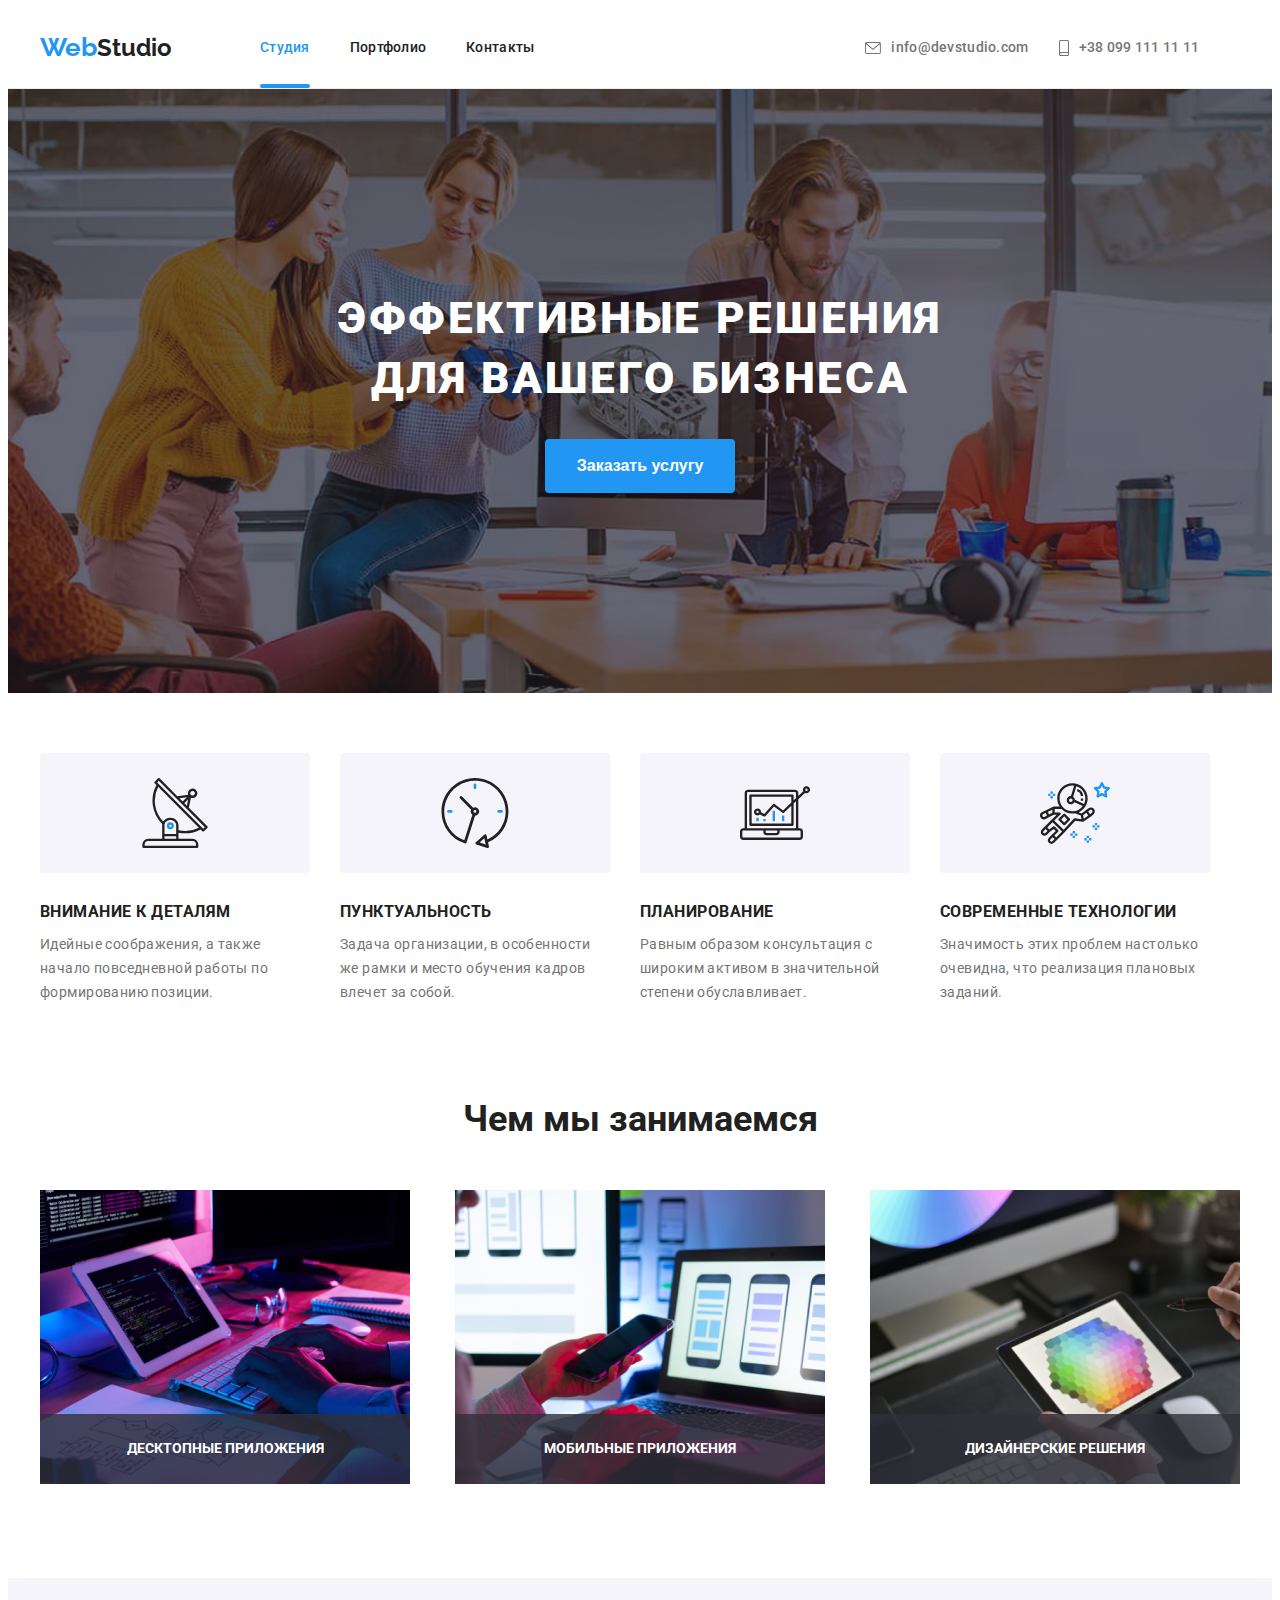
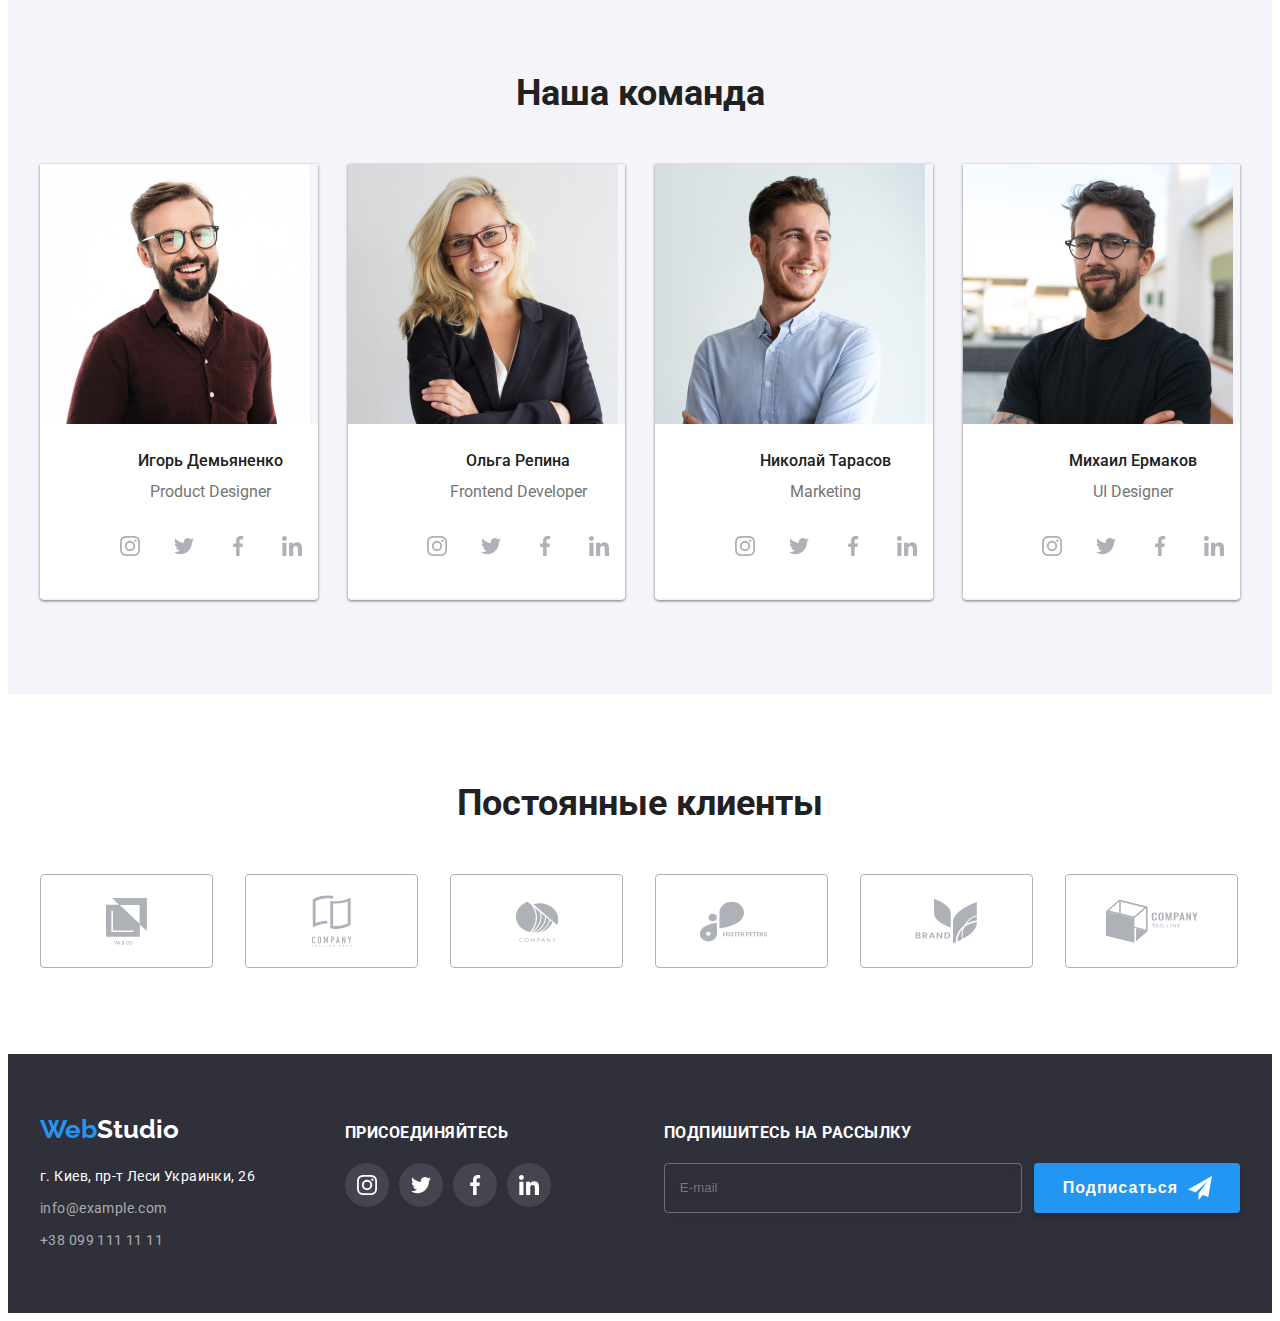
==== commit f6af71a5: "goit-markup-hw-08" ====
--- a/index.html
+++ b/index.html
@@ -199,9 +199,9 @@
                                     srcset="./images/tablet/tablet-team1.webp 1x, ./images/tablet/tablet-team1@2x.webp 2x"
                                     type="image/webp">
 
-                            <source media="(min-width: 480px)" 
+                            <source media="(min-width: 320px)" 
                                 srcset="./images/mobile/mobile-team1.jpg 1x, ./images/mobile/mobile-team1@2x.jpg 2x">
-                                <source media="(min-width: 480px)" 
+                                <source media="(min-width: 320px)" 
                                 srcset="./images/mobile/mobile-team1.webp 1x, ./images/mobile/mobile-team1@2x.webp 2x"
                                 type="image/webp">
 
@@ -258,9 +258,9 @@
                                     srcset="./images/tablet/tablet-team2.webp 1x, ./images/tablet/tablet-team@2x.webp 2x" 
                                     type="image/webp">
 
-                                <source media="(min-width: 480px)"
+                                <source media="(min-width: 320px)"
                                     srcset="./images/mobile/mobile-team2.jpg 1x, ./images/mobile/mobile-team2@2x.jpg 2x">
-                                <source media="(min-width: 480px)"
+                                <source media="(min-width: 320px)"
                                     srcset="./images/mobile/mobile-team2.webp 1x, ./images/mobile/mobile-team2@2x.webp 2x" 
                                     type="image/webp">
 
@@ -316,9 +316,9 @@
                                     srcset="./images/tablet/tablet-team3.webp 1x, ./images/tablet/tablet-team3@2x.webp 2x" 
                                     type="image/webp">
 
-                                <source media="(min-width: 480px)"
+                                <source media="(min-width: 320px)"
                                     srcset="./images/mobile/mobile-team3.jpg 1x, ./images/mobile/mobile-team3@2x.jpg 2x">
-                                    <source media="(min-width: 480px)"
+                                    <source media="(min-width: 320px)"
                                     srcset="./images/mobile/mobile-team3.webp 1x, ./images/mobile/mobile-team3@2x.webp 2x" 
                                     type="image/webp">
                             
@@ -375,9 +375,9 @@
                                 srcset="./images/tablet/tablet-team4.webp 1x, ./images/tablet/tablet-team4@2x.webp 2x" 
                                 type="image/webp">
 
-                            <source media="(min-width: 480px)"
+                            <source media="(min-width: 320px)"
                                 srcset="./images/mobile/mobile-team4.jpg 1x, ./images/mobile/mobile-team4@2x.jpg 2x">
-                                <source media="(min-width: 480px)"
+                                <source media="(min-width: 320px)"
                                 srcset="./images/mobile/mobile-team4.webp 1x, ./images/mobile/mobile-team4@2x.webp 2x" 
                                 type="image/webp">
                         
--- a/css/main.min.css
+++ b/css/main.min.css
@@ -1,2 +1,2 @@
-:root{--main-font: "Roboto", sans-serif;--secondary-font: "Raleway", sans-serif;--accent-color: #212121;--secondary-color: #2196f3;--third-color: #757575;--white-color: #ffffff}* *::before,*::after{box-sizing:border-box}body{font-family:var(--main-font);font-style:normal;font-weight:normal;font-size:14px}img{display:block;max-width:100%}.list{list-style:none}.link{text-decoration:none}h1,h2,h3,h4,h5,h6,p{margin-top:0;margin-bottom:0}ul,ol{margin-top:0;margin-bottom:0}.container{width:100%;padding-left:15px;padding-right:15px}@media screen and (min-width: 480px){.container{width:480px;margin:0 auto}}@media screen and (min-width: 768px){.container{width:768px;margin:0 auto}}@media screen and (min-width: 1200px){.container{width:1200px;margin:0 auto}}.visually-hidden{position:absolute;clip:rect(0 0 0 0);width:1px;height:1px;margin:-1px}.visually-hidden-checkbox{position:absolute !important;clip:rect(1px 1px 1px 1px);clip:rect(1px, 1px, 1px, 1px);padding:0 !important;border:0 !important;height:1px !important;width:1px !important;overflow:hidden}.is-hidden{opacity:0;visibility:hidden;pointer-events:none}.logo,.logo-footer,.logo-text{font-family:var(--secondary-font);font-weight:bold;font-size:26px;line-height:1.19;color:var(--accent-color)}.logo-text{color:var(--secondary-color)}.menu{display:none}.auth-nav{display:none}.header__container{display:flex;align-items:center}.burger-btn{background-color:transparent;border:none;cursor:pointer;padding:0;line-height:0;transition:fill 250ms cubic-bezier(0.4, 0, 0.2, 1)}.burger-btn__icon{width:40px;height:40px}.burger-btn:hover,.burger-btn:focus{fill:var(--secondary-color)}.header{padding-top:16px;padding-bottom:16px}.close-burger{background-color:transparent;border:none;cursor:pointer;padding:0;line-height:0}.close-burger__icon{width:40px;height:40px;cursor:pointer}.close-burger:hover,.close-burger:focus{fill:var(--secondary-color)}.mobile-menu-container{position:relative;display:flex;flex-direction:column;padding-top:48px;padding-bottom:48px;padding-left:15px;height:100%}.mobile-menu_close-btn{position:absolute;top:10px;right:15px}.mobile-list__link{text-decoration:none;font-weight:500;font-size:40px;line-height:47px;text-align:center;letter-spacing:0.02em;padding-left:25px;color:#212121;transition:color 250ms cubic-bezier(0.4, 0, 0.2, 1)}.mobile-list__link:hover,.mobile-list__link:focus{color:var(--secondary-color);fill:var(--secondary-color)}.mobile-list{padding:0}.mobile-list__iteam:not(:last-child){padding-bottom:32px}.mobile-nav,.mobile-social{padding:0}.bord{border-bottom:1px solid #ECECEC}.navigation{display:flex;align-items:center}.mobile-menu{position:fixed;z-index:100;top:0;left:0;width:100vw;height:100vh;background-color:#ffffff;opacity:0;visibility:hidden;pointer-events:none;transition:opacity 250ms linear, visibility 250ms linear}.mobile-menu.is-open{opacity:1;visibility:visible;pointer-events:auto}.mobile-mail__link{font-style:normal;font-weight:500;font-size:24px;line-height:1.16;padding-left:25px;color:#757575}.mobile-tell__link{font-style:normal;font-weight:500;font-size:34px;line-height:1.17;padding-left:25px;color:#2196F3}.mobile-tell{padding-bottom:25px}.burger-nav{margin-top:auto;margin-bottom:64px}.mobile-social{position:relative;display:flex;flex-wrap:wrap;padding-left:25px}.mobile-social__link{justify-content:left;width:100%;font-style:normal;font-weight:500;font-size:18px;line-height:1.22;color:#2196F3}.mobile-social__list:not(:first-child){margin-left:10px}.mobile-social__list:not(:last-child){border-right:1px solid rgba(33,33,33,0.2);padding-right:10px}.mobile-social__list{margin-right:0}@media screen and (max-width: 767px){.header__container{justify-content:space-between}}@media screen and (min-width: 768px){.mobile-social__list:after{content:"";position:absolute;top:10px;width:22px;height:0px;border-bottom:1px solid rgba(33,33,33,0.2);transform:rotate(90deg)}.header{padding:0}.logo{margin-right:88px}.burger-btn{display:none}.header-cont{display:flex;align-items:center}.mobil-nav{width:100%}.header-link{padding-top:32px;padding-bottom:32px}.auth-nav{display:block;align-items:center;margin-left:80px;padding-top:21px;padding-bottom:21px}.menu{display:flex;align-items:center;padding-left:0px}.menu__item:not(:last-child){margin-right:40px}.mail-link{display:flex;align-items:center;text-decoration:none;font-weight:500;text-align:center;line-height:1.14;letter-spacing:0.02em;margin-left:auto;margin-bottom:10px;color:var(--third-color);padding:0;transition:color 250ms cubic-bezier(0.4, 0, 0.2, 1)}.mail-link:hover,.mail-link:focus{color:var(--secondary-color);fill:var(--secondary-color)}.tel-link{display:flex;align-items:center;text-decoration:none;font-weight:500;text-align:center;line-height:1.14;letter-spacing:0.02em;color:var(--third-color);padding:0;transition:color 250ms cubic-bezier(0.4, 0, 0.2, 1)}.tel-link:hover,.tel-link:focus{color:var(--secondary-color);fill:var(--secondary-color)}.icon-mail{width:16px;height:12px;margin-right:10px;fill:currentColor}.icon-mail:hover,.icon-mail:focus{fill:var(--secondary-color)}.icon-phon{width:10px;height:16px;margin-right:10px;fill:currentColor}.icon-phon:hover,.icon-phon:focus{fill:var(--secondary-color)}.menu__link{font-weight:500;line-height:1.14;letter-spacing:0.02em;color:var(--accent-color);transition:color 250ms cubic-bezier(0.4, 0, 0.2, 1)}.menu__link:hover,.menu__link:focus{color:var(--secondary-color)}.menu__link.current:after{content:"";width:100%;height:4px;position:absolute;background:#2196F3;border-radius:2px;display:block;bottom:-2px}.logo{font-family:var(--secondary-font);font-weight:bold;font-size:24px;line-height:1.1;color:var(--accent-color)}.current{color:var(--secondary-color);position:relative}}@media screen and (min-width: 1200px){.mobile-social__list:after{content:"";position:absolute;top:10px;width:22px;height:0px;border-bottom:1px solid rgba(33,33,33,0.2);transform:rotate(90deg)}.logo{padding-top:24px;padding-bottom:25px}.auth-nav{display:flex;align-items:center;margin-left:331px;padding-left:0px}.menu{display:flex;align-items:center;padding-left:0px}.menu__item:not(:last-child){margin-right:40px}.mail-link{display:flex;align-items:center;text-decoration:none;font-weight:500;text-align:center;line-height:1.14;letter-spacing:0.02em;margin-right:30px;margin-bottom:0;color:var(--third-color);transition:color 250ms cubic-bezier(0.4, 0, 0.2, 1)}.mail-link:hover,.mail-link:focus{color:var(--secondary-color);fill:var(--secondary-color)}.tel-link{display:flex;align-items:center;text-decoration:none;font-weight:500;text-align:center;line-height:1.14;letter-spacing:0.02em;margin-bottom:0;color:var(--third-color);transition:color 250ms cubic-bezier(0.4, 0, 0.2, 1)}.tel-link:hover,.tel-link:focus{color:var(--secondary-color);fill:var(--secondary-color)}.icon-mail{width:16px;height:12px;margin-right:10px;fill:currentColor}.icon-mail:hover,.icon-mail:focus{fill:var(--secondary-color)}.icon-phon{width:10px;height:16px;margin-right:10px;fill:currentColor}.icon-phon:hover,.icon-phon:focus{fill:var(--secondary-color)}.menu__link{font-weight:500;line-height:1.14;letter-spacing:0.02em;color:var(--accent-color);transition:color 250ms cubic-bezier(0.4, 0, 0.2, 1)}.menu__link:hover,.menu__link:focus{color:var(--secondary-color)}.menu__link.current:after{content:"";width:100%;height:4px;position:absolute;background:#2196F3;border-radius:2px;display:block;bottom:-1px}.current{color:var(--secondary-color);position:relative}}.hero{padding-top:118px;padding-bottom:118px;text-align:center}.hero__title{font-family:var(--main-font);font-weight:900;font-size:26px;line-height:42px;color:var(--white-color);text-align:center;letter-spacing:0.06em;margin-bottom:30px}.hero{text-align:center;background-image:linear-gradient(rgba(47,48,58,0.4), rgba(47,48,58,0.4)),url(../images/mobile/bg-main.jpg);background-size:cover;background-repeat:repeat;background-position:center;max-width:1600px;margin:0 auto}@media screen and (min-device-pixel-ratio: 2) and (min-width: 320px), screen and (min-resolution: 192dpi) and (min-width: 320px), screen and (min-resolution: 2dppx) and (min-width: 320px){.hero{background-image:linear-gradient(rgba(47,48,58,0.4), rgba(47,48,58,0.4)),url(../images/mobile/bg-main@2x.jpg)}}@media screen and (min-width: 480px){.hero{background-image:linear-gradient(rgba(47,48,58,0.4), rgba(47,48,58,0.4)),url(../images/tablet/bg-main.jpg);background-size:cover;background-repeat:repeat;background-position:center}}@media screen and (min-device-pixel-ratio: 2) and (min-width: 480px), screen and (min-resolution: 120dpi) and (min-width: 480px), screen and (min-resolution: 2dppx) and (min-width: 480px){.hero{background-image:linear-gradient(rgba(47,48,58,0.4), rgba(47,48,58,0.4)),url(../images/tablet/bg-main@2x.jpg)}}@media screen and (min-width: 768px){.hero{background-image:linear-gradient(rgba(47,48,58,0.4), rgba(47,48,58,0.4)),url(../images/tablet/bg-main.jpg);background-size:cover;background-repeat:repeat;background-position:center}}@media screen and (min-device-pixel-ratio: 2) and (min-width: 768px), screen and (min-resolution: 192dpi) and (min-width: 768px), screen and (min-resolution: 2dppx) and (min-width: 768px){.hero{background-image:linear-gradient(rgba(47,48,58,0.4), rgba(47,48,58,0.4)),url(../images/tablet/bg-main@2x.jpg)}}@media screen and (min-width: 1200px){.hero{background-image:linear-gradient(rgba(47,48,58,0.4), rgba(47,48,58,0.4)),url(../images/deckstope/bg-main.jpg);padding-top:200px;padding-bottom:200px;text-align:center}.hero__title{font-size:44px;line-height:1.36;letter-spacing:0.06em}}@media screen and (min-device-pixel-ratio: 2) and (min-width: 1200px), screen and (min-resolution: 192dpi) and (min-width: 1200px), screen and (min-resolution: 2dppx) and (min-width: 1200px){.hero{background-image:linear-gradient(rgba(47,48,58,0.4), rgba(47,48,58,0.4)),url(../images/deckstope/bg-main@2x.jpg);padding-top:200px;padding-bottom:200px;text-align:center}.hero__title{font-size:44px;line-height:1.36;letter-spacing:0.06em}}.modal-btn{background-color:var(--secondary-color);box-shadow:0px 4px 4px rgba(0,0,0,0.15);font-weight:bold;font-size:16px;line-height:1.88;cursor:pointer;padding:12px 32px;border-radius:4px;color:var(--white-color);border:none;transition:background-color 250ms cubic-bezier(0.4, 0, 0.2, 1)}.modal-btn:hover,.modal-btn:focus{background-color:#188CE8}.skill{padding-top:60px;padding-bottom:60px}.skill__item:not(:last-child){margin-bottom:30px}.skill__roster{padding-left:0;margin-right:0}.icon-group{display:flex;align-items:center;justify-content:center;width:100%;height:120px;background:#f5f4fa;border-radius:4px;margin-bottom:30px}.skill__description{font-family:var(--main-font);font-size:14px;line-height:24px;letter-spacing:0.03em;color:var(--third-color)}.roster__title{font-weight:bold;line-height:1.15;text-align:center;letter-spacing:0.03em;color:var(--accent-color)}.roster_down{margin-bottom:10px}@media screen and (min-width: 768px){.skill__roster{display:flex;flex-wrap:wrap;margin-right:-30px;margin-bottom:-30px}.roster__title{text-align:left}.skill__item{width:354px;height:251px;margin-bottom:30px;margin-right:30px}}@media screen and (min-width: 768px) and (min-width: 1200px){.skill{padding-bottom:0}.skill__roster{display:flex;flex-wrap:nowrap}.skill__item{flex-basis:calc((100%-120) / 4);width:270px;height:251px}}.work{padding-top:94px;padding-bottom:94px}.work__roster{display:flex;padding-left:0;justify-content:space-between;margin-top:50px}.work__title{font-weight:bold;font-size:36px;line-height:1.17;text-align:center;margin-bottom:50px;color:var(--accent-color);margin:0px}.work__top{width:370px;position:relative}.work__list{font-family:var(--main-font);font-weight:bold;line-height:1.14;width:100%;height:70px;right:0;bottom:0;position:absolute;display:flex;justify-content:center;align-items:center;text-transform:uppercase;color:#FFFFFF;background:rgba(47,48,58,0.8)}@media screen and (max-width: 1199px){.work{display:none}}.team{background-color:#f5f4fa;padding-top:66px;padding-bottom:60px}.team__title{font-weight:bold;font-size:28px;line-height:1.17;text-align:center;margin-bottom:24px;color:var(--accent-color)}.team__roster{padding:0}.team__member{font-size:16px;line-height:0.84;font-weight:500;text-align:center;color:var(--accent-color)}.team__activity{font-size:16px;line-height:1.89;margin-top:10px;margin-bottom:16px;text-align:center;color:var(--third-color)}.team-describe{padding:30px;padding-left:32px;padding-right:32px;background-color:var(--white-color);width:100%}.social-list_team:not(:last-child){margin-right:10px}.social-list{padding:0;display:flex;justify-content:center}.social-list-icon{width:20px;height:20px}.social-list-link{display:flex;align-items:center;justify-content:center;width:44px;height:44px;border-radius:50%;fill:#afb1b8;background-color:#ffffff;transition:background-color 250ms cubic-bezier(0.4, 0, 0.2, 1),fill 250ms cubic-bezier(0.4, 0, 0.2, 1)}.social-list-link:hover,.social-list-link:focus{fill:#ffffff;background-color:#2196f3}.team__list{margin-bottom:30px}@media screen and (min-width: 768px){.team__roster{display:flex;flex-wrap:wrap;margin-left:-30px}.team__list{flex-basis:calc((100% - 60px) / 2);margin-left:30px;width:100%;height:536px}}@media screen and (min-width: 1200px){.team__title{font-size:36px;line-height:1.16}.team{padding-top:94px;padding-bottom:94px}.team__roster{display:flex;flex-wrap:wrap;margin-left:-30px}.team__list{flex-basis:calc((100% - 120px) / 4);margin-left:30px;width:100%;height:436px}.team__list{box-shadow:0px 1px 3px var(--third-color);border-radius:0px 0px 4px 4px;margin-bottom:0px}.team__member,.team__activity{background-color:#ffffff;border-radius:3px}.team__title{font-weight:bold;font-size:36px;line-height:1.17;text-align:center;margin-bottom:50px;color:var(--accent-color)}.team__member,.team__activity{background-color:#ffffff;border-radius:3px}}.clients{padding-top:88px;padding-bottom:88px}.icon-list{width:170px;height:92px;margin:0 auto;margin-top:30px}.clients-list{padding-left:0}.icon-list-link{display:flex;justify-content:center;align-items:center;border:1px solid #afb1b8;border-radius:4px;width:100%;height:100%;fill:#afb1b8;transition:fill 250ms cubic-bezier(0.4, 0, 0.2, 1),border 250ms cubic-bezier(0.4, 0, 0.2, 1)}.icon-list-link:hover,.icon-list-link:focus{fill:var(--secondary-color);border:1px solid var(--secondary-color);border-radius:4px}.clients-list-icon{display:flex;align-items:center;justify-content:center}@media screen and (min-width: 480px){.clients-list{display:flex;align-items:center;flex-wrap:wrap;margin-top:-30px;margin-left:-30px;padding:0}.icon-list{flex-basis:calc((100% - 60px) / 2);margin-top:30px;margin-left:30px}.icon-list{width:100%;height:92px}}@media screen and (min-width: 768px){.clients-list{display:flex;align-items:center;flex-wrap:wrap;margin-top:-30px;margin-left:-30px;padding:0}.icon-list{flex-basis:calc((100% - 90px) / 3);margin-top:30px;margin-left:30px}.icon-list{width:226px;height:92px}}@media screen and (min-width: 1200px){.clients-list{display:flex;align-items:center;flex-wrap:wrap;margin-top:-30px;margin-left:-30px}.icon-list{flex-basis:calc((100% - 30px) / 7);margin-top:30px;margin-left:30px}.icon-list{width:170px;height:92px}}.backdrop{position:fixed;top:0;left:0;width:100vw;height:100vh;background:rgba(0,0,0,0.2);transition:opacity 250ms cubic-bezier(0.4, 0, 0.2, 1),visibility 250ms cubic-bezier(0.4, 0, 0.2, 1)}.close-btn{position:absolute;top:8px;right:8px;width:30px;height:30px;border-radius:50%;border:1px solid rgba(0,0,0,0.1);background-color:transparent;cursor:pointer;padding:0}.modal-form{display:flex;flex-direction:column}.modal-form-head{font-family:var(--main-font);font-weight:bold;font-size:20px;line-height:1.15;text-align:center;margin-bottom:12px}.modal-form-field{font-family:var(--main-font);font-weight:normal;font-size:12px;line-height:1.16;color:#757575;margin-bottom:10px}.modal-form-input-wrapper{position:relative;margin-top:4px;display:block}.modal-form-icon{position:absolute;width:18px;height:18px;fill:#212121;top:50%;left:12px;transform:translateY(-50%);transition:fill 250ms cubic-bezier(0.4, 0, 0.2, 1)}.modal-form-message{width:100%;height:120px;margin-top:6px;padding:12px 18px;border:1px solid rgba(33,33,33,0.2);border-radius:4px;resize:none;transition:border-color 250ms cubic-bezier(0.4, 0, 0.2, 1)}.modal-form-message::placeholder{color:rgba(117,117,117,0.5)}.modal-form-message:focus{outline:none;border-color:var(--secondary-color)}.modal-form-checkbox-label{display:flex;align-items:center;margin-bottom:30px;font-weight:normal;font-size:14px;line-height:1.7;color:#757575;justify-content:center;flex-wrap:wrap;letter-spacing:0.03em}.modal-form-checkbox-label::before{display:block;content:"";width:16px;height:16px;border:1px solid #212121;border-radius:3px;cursor:pointer;margin-right:7px;background-position:70% 60%;transition:border-color 250ms cubic-bezier(0.4, 0, 0.2, 1)}.modal-form-checkbox:checked+.modal-form-checkbox-label::before{background-image:url(../images/icon.check.svg);background-repeat:no-repeat;border:1px solid var(--secondary-color)}.modal-form-checkbox:focus+.modal-form-checkbox-label::before{border-color:var(--secondary-color)}.modal-form-label-link{text-decoration:underline;color:#2196f3}.button-form{background-color:var(--secondary-color);padding:10px 28px 10px 29px;box-shadow:0px 4px 4px rgba(0,0,0,0.15);border-radius:4px;border:none;font-weight:700;font-size:16px;line-height:1.87;letter-spacing:0.06em;color:var(--white-color);margin-left:12px;cursor:pointer;display:flex;align-items:center;transition:background-color 250ms cubic-bezier(0.4, 0, 0.2, 1)}.button-form:hover,.button-form:focus{background-color:#188ce8}.input-form-field{width:100%;height:40px;border:1px solid rgba(33,33,33,0.2);border-radius:4px;padding-left:42px;transition:border-color 250ms cubic-bezier(0.4, 0, 0.2, 1)}.input-form-field:focus{outline:none;border-color:var(--secondary-color)}.input-form-field:focus+.modal-form-icon{fill:var(--secondary-color)}.form-modal-btn{margin:auto;width:200px;padding-top:10px;padding-bottom:10px;font-weight:700;font-size:16px;line-height:1.88;letter-spacing:0.06em;color:#ffffff;background-color:var(--secondary-color);border:none;box-shadow:0px 4px 4px rgba(0,0,0,0.15);border-radius:4px;transition:background-color 250ms cubic-bezier(0.4, 0, 0.2, 1);cursor:pointer}.form-modal-btn:hover,.form-modal-btn:focus{background-color:#188ce8}.svg-form-footer{margin-left:10px}.singup-footer-form{width:358px;height:50px;border:1px solid rgba(255,255,255,0.3);box-sizing:border-box;filter:drop-shadow(0px 4px 4px rgba(0,0,0,0.15));border-radius:4px;background-color:transparent;padding:15px;color:#ffffff}.singup-footer-form:focus{outline:none;border-color:var(--secondary-color)}.modal{position:absolute;top:50%;left:50%;width:528px;height:581px;background-color:#ffffff;transform:translate(-50%, -50%);padding:40px}@media screen and (max-width: 479px){.modal{width:100%;height:609px}.modal-form-head{font-size:20px;line-height:1.5}.modal-form-checkbox-label{display:flex;align-items:center;margin-bottom:40px;font-weight:normal;font-size:12px;line-height:1.16}}@media screen and (min-width: 480px){.modal{width:450px;height:609px}.modal-form-head{font-size:20px;line-height:1.5}.modal-form-checkbox-label{display:flex;align-items:center;margin-bottom:40px;font-weight:normal;font-size:12px;line-height:1.16}}@media screen and (min-width: 1200px){.modal{width:528px;height:581px}.modal-form-head{font-size:20px;line-height:1.15}.modal-form-checkbox-label{display:flex;align-items:center;margin-bottom:30px;font-weight:normal;font-size:14px;line-height:1.71}.modal-form{display:flex;flex-direction:column;width:448px;height:342px}}.location{font-style:normal;line-height:1.71;letter-spacing:0.03em;color:var(--white-color)}.footer{background:#2f303a;padding-top:60px;padding-bottom:60px}.communication-mail{font-style:normal;line-height:1.71;letter-spacing:0.03em;color:rgba(255,255,255,0.6);transition:color 250ms cubic-bezier(0.4, 0, 0.2, 1)}.communication-mail:hover,.communication-mail:focus{color:var(--secondary-color)}.logo-footer{padding:auto}.logo-txt{color:var(--white-color)}.communication-tel{font-style:normal;line-height:1.71;letter-spacing:0.03em;color:rgba(255,255,255,0.6);transition:color 250ms cubic-bezier(0.4, 0, 0.2, 1)}.communication-tel:hover,.communication-tel:focus{color:var(--secondary-color)}.footer-address{margin-top:20px}.footer-mail{margin-top:8px}.footer-tel{margin-top:8px}.footer-right-title{font-weight:bold;line-height:1.14;letter-spacing:0.03em;text-transform:uppercase;margin-bottom:20px;color:var(--white-color)}.footer-list{display:flex;justify-content:center;padding:0}.foter-icon:not(:last-child){margin-right:10px}.footer-list-social{display:flex;align-items:center;justify-content:center;width:44px;height:44px;border-radius:50%;background-color:rgba(255,255,255,0.1);fill:#ffffff;transition:background-color 250ms cubic-bezier(0.4, 0, 0.2, 1)}.footer-list-social:hover,.footer-list-social:focus{background-color:var(--secondary-color)}.footer-list-icon{width:20px;height:20px}.communication{margin:0px;padding-left:0px}@media screen and (max-width: 479px), (min-width: 480px){.logo-second{text-align:center;padding:0}.logo-text{font-size:26px;line-height:1.19}.form-footer{text-align:center;padding:0px;margin-top:60px}.singup-footer-form{margin-bottom:20px;width:100%}.btn-form{margin:0 auto}.footer-right-box{text-align:center;padding:0;margin-top:60px}}@media screen and (min-width: 768px){.footer-information{display:flex;flex-direction:row;flex-wrap:wrap;justify-content:space-around;align-items:baseline}.singup-footer-form{width:450px}.footer-right-box{margin-top:0}}@media screen and (min-width: 1200px){.footer{background:#2f303a;padding-top:60px;padding-bottom:60px}.btn-input{display:flex}.form-footer{text-align:left;padding:0;margin:0}.logo-second{text-align:left;padding:0;margin-right:70px}.footer-right-box{text-align:left;padding:0;margin-top:0px;margin-right:93px}.singup-footer-form{margin:0;width:358px}.button-form{margin-left:12px}.footer-information{justify-content:space-between}}.card-title{font-family:var(--main-font);font-weight:bold;font-size:18px;line-height:2;color:var(--accent-color)}.card-text{font-family:var(--main-font);font-size:16px;line-height:1.88;margin-top:4px;color:var(--third-color)}.description{padding:20px 24px;border-left:1px solid #EEEEEE;border-right:1px solid #EEEEEE;border-bottom:1px solid #EEEEEE}.card-list{padding:0px}.portfolio-card{padding:0;display:flex;justify-content:center}.card-way{transition:box-shadow 250ms cubic-bezier(0.4, 0, 0.2, 1);display:block}.card-way:hover,.card-way:focus{display:block;box-shadow:0px 1px 1px rgba(0,0,0,0.12),0px 4px 4px rgba(0,0,0,0.06),1px 4px 6px rgba(0,0,0,0.16)}.card-way:hover:hover .overlay,.card-way:hover:focus .overlay,.card-way:focus:hover .overlay,.card-way:focus:focus .overlay{transform:translateY(0%)}.img-overlay{position:relative;overflow:hidden}.overlay{position:absolute;background:rgba(33,150,243,0.9);color:#FFFFFF;top:0;left:0;width:100%;height:105%;overflow:auto;padding:63px 24px;font-family:var(--main-font);font-size:18px;line-height:1.5;letter-spacing:0.03em;transform:translateY(100%);transition:transform 250ms cubic-bezier(0.4, 0, 0.2, 1)}@media screen and (min-width: 480px){.nav{text-align:left;padding:0px;margin-top:60px}.list-butt{margin-bottom:15px}.portfolio-card{width:450px}.description{width:100%}}@media screen and (max-width: 767px){.portfolio-card:not(:last-child){margin-bottom:30px}}@media screen and (min-width: 768px){.card-list{display:flex;flex-wrap:wrap;margin-left:-30px;margin-top:-30px}.portfolio-card{width:354px;flex-basis:calc((100% - 60px)/2);margin-left:30px;margin-top:30px}}@media screen and (min-width: 1200px){.card-list{display:flex;flex-wrap:wrap;margin-left:-30px;margin-top:-30px}.portfolio-card{flex-basis:calc((100% - 90px)/3);margin-left:30px;margin-top:30px}}.nav-button{font-family:var(--main-font);font-weight:500;font-style:normal;font-size:16px;line-height:1.62;cursor:pointer;border:none;border-radius:4px;padding:6px 22px;color:var(--accent-color);transition:background-color 250ms cubic-bezier(0.4, 0, 0.2, 1),color 250ms cubic-bezier(0.4, 0, 0.2, 1),box-shadow 250ms cubic-bezier(0.4, 0, 0.2, 1)}.nav-button:hover,.nav-button:focus{background-color:var(--secondary-color);color:var(--white-color);box-shadow:0px 3px 1px rgba(0,0,0,0.1),0px 1px 2px rgba(0,0,0,0.08),0px 2px 2px rgba(0,0,0,0.12);border-radius:4px}.card-list{padding-bottom:60px}.nav{text-align:left;padding:0px;padding-top:60px}.list-butt{display:inline-block;margin-right:8px;margin-bottom:15px}@media screen and (min-width: 480px){.nav{text-align:left;padding:0px;padding-top:60px;margin-top:0}.card-list{padding-bottom:60px}.list-butt{margin-bottom:15px}}@media screen and (min-width: 768px){.nav{text-align:center;padding:0px;margin-top:0;margin-bottom:14px;padding-top:60px}}.card-list{padding-bottom:60px}@media screen and (min-width: 1200px){.nav{margin-top:0;margin-bottom:34px;padding-top:100px}.card-list{padding-bottom:94px}}
+:root{--main-font: "Roboto", sans-serif;--secondary-font: "Raleway", sans-serif;--accent-color: #212121;--secondary-color: #2196f3;--third-color: #757575;--white-color: #ffffff}* *::before,*::after{box-sizing:border-box}body{font-family:var(--main-font);font-style:normal;font-weight:normal;font-size:14px}img{display:block;max-width:100%}.list{list-style:none}.link{text-decoration:none}h1,h2,h3,h4,h5,h6,p{margin-top:0;margin-bottom:0}ul,ol{margin-top:0;margin-bottom:0}.container{width:100%;padding-left:15px;padding-right:15px}@media screen and (min-width: 480px){.container{width:480px;margin:0 auto}}@media screen and (min-width: 768px){.container{width:768px;margin:0 auto}}@media screen and (min-width: 1200px){.container{width:1200px;margin:0 auto}}.visually-hidden{position:absolute;clip:rect(0 0 0 0);width:1px;height:1px;margin:-1px}.visually-hidden-checkbox{position:absolute !important;clip:rect(1px 1px 1px 1px);clip:rect(1px, 1px, 1px, 1px);padding:0 !important;border:0 !important;height:1px !important;width:1px !important;overflow:hidden}.is-hidden{opacity:0;visibility:hidden;pointer-events:none}.logo,.logo-footer,.logo-text{font-family:var(--secondary-font);font-weight:bold;font-size:26px;line-height:1.19;color:var(--accent-color)}.logo-text{color:var(--secondary-color)}.menu{display:none}.auth-nav{display:none}.header__container{display:flex;align-items:center}.burger-btn{background-color:transparent;border:none;cursor:pointer;padding:0;line-height:0;transition:fill 250ms cubic-bezier(0.4, 0, 0.2, 1)}.burger-btn__icon{width:40px;height:40px}.burger-btn:hover,.burger-btn:focus{fill:var(--secondary-color)}.header{padding-top:16px;padding-bottom:16px}.close-burger{background-color:transparent;border:none;cursor:pointer;padding:0;line-height:0}.close-burger__icon{width:40px;height:40px;cursor:pointer}.close-burger:hover,.close-burger:focus{fill:var(--secondary-color)}.mobile-menu-container{position:relative;display:flex;flex-direction:column;padding-top:48px;padding-bottom:48px;padding-left:40px;height:100%}.mobile-menu_close-btn{position:absolute;top:10px;right:15px}.mobile-list__link{text-decoration:none;font-weight:500;font-size:40px;line-height:47px;text-align:center;letter-spacing:0.02em;color:#212121;transition:color 250ms cubic-bezier(0.4, 0, 0.2, 1)}.mobile-list__link:hover,.mobile-list__link:focus{color:var(--secondary-color);fill:var(--secondary-color)}.mobile-list{padding:0}.mobile-list__iteam:not(:last-child){padding-bottom:32px}.mobile-nav,.mobile-social{padding:0}.bord{border-bottom:1px solid #ECECEC}.navigation{display:flex;align-items:center}.mobile-menu{position:fixed;z-index:100;top:0;left:0;width:100vw;height:100vh;background-color:#ffffff;opacity:0;visibility:hidden;pointer-events:none;transition:opacity 250ms linear, visibility 250ms linear}.mobile-menu.is-open{opacity:1;visibility:visible;pointer-events:auto}.mobile-mail__link{font-style:normal;font-weight:500;font-size:24px;line-height:1.16;color:#757575}.mobile-tell__link{font-style:normal;font-weight:500;font-size:34px;line-height:1.17;margin-right:auto;color:#2196F3}.mobile-tell{margin-bottom:25px}.burger-nav{margin-top:auto;margin-bottom:64px}.mobile-social{position:relative;display:flex;flex-wrap:wrap}.mobile-social__link{justify-content:left;width:100%;font-style:normal;font-weight:500;font-size:18px;line-height:1.22;color:#2196F3}.mobile-social__list:not(:first-child){margin-left:10px}.mobile-social__list:not(:last-child){border-right:1px solid rgba(33,33,33,0.2);padding-right:10px}.mobile-social__list{margin-right:0}@media screen and (max-width: 404px){.mobile-social__list:not(:last-child){margin-left:10px}.mobile-social{margin-left:-10px}.mobile-tell__link{font-size:31px}}@media screen and (max-width: 767px){.header__container{justify-content:space-between}}@media screen and (min-width: 768px){.mobile-social__list:after{content:"";position:absolute;top:10px;width:22px;height:0px;border-bottom:1px solid rgba(33,33,33,0.2);transform:rotate(90deg)}.header{padding:0}.logo{margin-right:88px}.burger-btn{display:none}.header-cont{display:flex;align-items:center}.mobil-nav{width:100%}.header-link{padding-top:32px;padding-bottom:32px}.auth-nav{display:block;align-items:center;margin-left:80px;padding-top:21px;padding-bottom:21px}.menu{display:flex;align-items:center;padding-left:0px}.menu__item:not(:last-child){margin-right:40px}.mail-link{display:flex;align-items:center;text-decoration:none;font-weight:500;text-align:center;line-height:1.14;letter-spacing:0.02em;margin-left:auto;margin-bottom:10px;color:var(--third-color);padding:0;transition:color 250ms cubic-bezier(0.4, 0, 0.2, 1)}.mail-link:hover,.mail-link:focus{color:var(--secondary-color);fill:var(--secondary-color)}.tel-link{display:flex;align-items:center;text-decoration:none;font-weight:500;text-align:center;line-height:1.14;letter-spacing:0.02em;color:var(--third-color);padding:0;transition:color 250ms cubic-bezier(0.4, 0, 0.2, 1)}.tel-link:hover,.tel-link:focus{color:var(--secondary-color);fill:var(--secondary-color)}.icon-mail{width:16px;height:12px;margin-right:10px;fill:currentColor}.icon-mail:hover,.icon-mail:focus{fill:var(--secondary-color)}.icon-phon{width:10px;height:16px;margin-right:10px;fill:currentColor}.icon-phon:hover,.icon-phon:focus{fill:var(--secondary-color)}.menu__link{font-weight:500;line-height:1.14;letter-spacing:0.02em;color:var(--accent-color);transition:color 250ms cubic-bezier(0.4, 0, 0.2, 1)}.menu__link:hover,.menu__link:focus{color:var(--secondary-color)}.menu__link.current:after{content:"";width:100%;height:4px;position:absolute;background:#2196F3;border-radius:2px;display:block;bottom:-2px}.logo{font-family:var(--secondary-font);font-weight:bold;font-size:24px;line-height:1.1;color:var(--accent-color)}.current{color:var(--secondary-color);position:relative}}@media screen and (min-width: 1200px){.mobile-social__list:after{content:"";position:absolute;top:10px;width:22px;height:0px;border-bottom:1px solid rgba(33,33,33,0.2);transform:rotate(90deg)}.logo{padding-top:24px;padding-bottom:25px}.auth-nav{display:flex;align-items:center;margin-left:331px;padding-left:0px}.menu{display:flex;align-items:center;padding-left:0px}.menu__item:not(:last-child){margin-right:40px}.mail-link{display:flex;align-items:center;text-decoration:none;font-weight:500;text-align:center;line-height:1.14;letter-spacing:0.02em;margin-right:30px;margin-bottom:0;color:var(--third-color);transition:color 250ms cubic-bezier(0.4, 0, 0.2, 1)}.mail-link:hover,.mail-link:focus{color:var(--secondary-color);fill:var(--secondary-color)}.tel-link{display:flex;align-items:center;text-decoration:none;font-weight:500;text-align:center;line-height:1.14;letter-spacing:0.02em;margin-bottom:0;color:var(--third-color);transition:color 250ms cubic-bezier(0.4, 0, 0.2, 1)}.tel-link:hover,.tel-link:focus{color:var(--secondary-color);fill:var(--secondary-color)}.icon-mail{width:16px;height:12px;margin-right:10px;fill:currentColor}.icon-mail:hover,.icon-mail:focus{fill:var(--secondary-color)}.icon-phon{width:10px;height:16px;margin-right:10px;fill:currentColor}.icon-phon:hover,.icon-phon:focus{fill:var(--secondary-color)}.menu__link{font-weight:500;line-height:1.14;letter-spacing:0.02em;color:var(--accent-color);transition:color 250ms cubic-bezier(0.4, 0, 0.2, 1)}.menu__link:hover,.menu__link:focus{color:var(--secondary-color)}.menu__link.current:after{content:"";width:100%;height:4px;position:absolute;background:#2196F3;border-radius:2px;display:block;bottom:-1px}.current{color:var(--secondary-color);position:relative}}.hero{padding-top:118px;padding-bottom:118px;text-align:center}.hero__title{font-family:var(--main-font);font-weight:900;font-size:26px;line-height:42px;color:var(--white-color);text-align:center;letter-spacing:0.06em;margin-bottom:30px}.hero{text-align:center;background-image:linear-gradient(rgba(47,48,58,0.4), rgba(47,48,58,0.4)),url(../images/mobile/bg-main.jpg);background-size:cover;background-repeat:repeat;background-position:center;max-width:1600px;margin:0 auto}@media screen and (min-device-pixel-ratio: 2) and (min-width: 320px), screen and (min-resolution: 192dpi) and (min-width: 320px), screen and (min-resolution: 2dppx) and (min-width: 320px){.hero{background-image:linear-gradient(rgba(47,48,58,0.4), rgba(47,48,58,0.4)),url(../images/mobile/bg-main@2x.jpg)}}@media screen and (min-width: 480px){.hero{background-image:linear-gradient(rgba(47,48,58,0.4), rgba(47,48,58,0.4)),url(../images/tablet/bg-main.jpg);background-size:cover;background-repeat:repeat;background-position:center}}@media screen and (min-device-pixel-ratio: 2) and (min-width: 480px), screen and (min-resolution: 120dpi) and (min-width: 480px), screen and (min-resolution: 2dppx) and (min-width: 480px){.hero{background-image:linear-gradient(rgba(47,48,58,0.4), rgba(47,48,58,0.4)),url(../images/tablet/bg-main@2x.jpg)}}@media screen and (min-width: 768px){.hero{background-image:linear-gradient(rgba(47,48,58,0.4), rgba(47,48,58,0.4)),url(../images/deckstope/bg-main.jpg);background-size:cover;background-repeat:repeat;background-position:center}}@media screen and (min-device-pixel-ratio: 2) and (min-width: 768px), screen and (min-resolution: 192dpi) and (min-width: 768px), screen and (min-resolution: 2dppx) and (min-width: 768px){.hero{background-image:linear-gradient(rgba(47,48,58,0.4), rgba(47,48,58,0.4)),url(../images/deckstope/bg-main@2x.jpg)}}@media screen and (min-width: 1200px){.hero{background-image:linear-gradient(rgba(47,48,58,0.4), rgba(47,48,58,0.4)),url(../images/deckstope/bg-main.jpg);padding-top:200px;padding-bottom:200px;text-align:center}.hero__title{font-size:44px;line-height:1.36;letter-spacing:0.06em}}@media screen and (min-device-pixel-ratio: 2) and (min-width: 1200px), screen and (min-resolution: 192dpi) and (min-width: 1200px), screen and (min-resolution: 2dppx) and (min-width: 1200px){.hero{background-image:linear-gradient(rgba(47,48,58,0.4), rgba(47,48,58,0.4)),url(../images/deckstope/bg-main@2x.jpg);padding-top:200px;padding-bottom:200px;text-align:center}.hero__title{font-size:44px;line-height:1.36;letter-spacing:0.06em}}.modal-btn{background-color:var(--secondary-color);box-shadow:0px 4px 4px rgba(0,0,0,0.15);font-weight:bold;font-size:16px;line-height:1.88;cursor:pointer;padding:12px 32px;border-radius:4px;color:var(--white-color);border:none;transition:background-color 250ms cubic-bezier(0.4, 0, 0.2, 1)}.modal-btn:hover,.modal-btn:focus{background-color:#188CE8}.skill{padding-top:60px;padding-bottom:60px}.skill__item:not(:last-child){margin-bottom:30px}.skill__roster{padding-left:0;margin-right:0}.icon-group{display:flex;align-items:center;justify-content:center;width:100%;height:120px;background:#f5f4fa;border-radius:4px;margin-bottom:30px}.skill__description{font-family:var(--main-font);font-size:14px;line-height:24px;letter-spacing:0.03em;color:var(--third-color)}.roster__title{font-weight:bold;line-height:1.15;text-align:center;letter-spacing:0.03em;color:var(--accent-color)}.roster_down{margin-bottom:10px}@media screen and (min-width: 768px){.skill__roster{display:flex;flex-wrap:wrap;margin-right:-30px;margin-bottom:-30px}.roster__title{text-align:left}.skill__item{width:354px;height:251px;margin-bottom:30px;margin-right:30px}}@media screen and (min-width: 768px) and (min-width: 1200px){.skill{padding-bottom:0}.skill__roster{display:flex;flex-wrap:nowrap}.skill__item{flex-basis:calc((100%-120) / 4);width:270px;height:251px}}.work{padding-top:94px;padding-bottom:94px}.work__roster{display:flex;padding-left:0;justify-content:space-between;margin-top:50px}.work__title{font-weight:bold;font-size:36px;line-height:1.17;text-align:center;margin-bottom:50px;color:var(--accent-color);margin:0px}.work__top{width:370px;position:relative}.work__list{font-family:var(--main-font);font-weight:bold;line-height:1.14;width:100%;height:70px;right:0;bottom:0;position:absolute;display:flex;justify-content:center;align-items:center;text-transform:uppercase;color:#FFFFFF;background:rgba(47,48,58,0.8)}@media screen and (max-width: 1199px){.work{display:none}}.team{background-color:#f5f4fa;padding-top:66px;padding-bottom:60px}.team__title{font-weight:bold;font-size:28px;line-height:1.17;text-align:center;margin-bottom:24px;color:var(--accent-color)}.team__roster{padding:0}.team__member{font-size:16px;line-height:0.84;font-weight:500;text-align:center;color:var(--accent-color)}.team__activity{font-size:16px;line-height:1.89;margin-top:10px;margin-bottom:16px;text-align:center;color:var(--third-color)}.team-describe{padding:30px;padding-left:32px;padding-right:32px;background-color:var(--white-color);width:100%}.social-list_team:not(:last-child){margin-right:10px}.social-list{padding:0;display:flex;justify-content:center}.social-list-icon{width:20px;height:20px}.social-list-link{display:flex;align-items:center;justify-content:center;width:44px;height:44px;border-radius:50%;fill:#afb1b8;background-color:#ffffff;transition:background-color 250ms cubic-bezier(0.4, 0, 0.2, 1),fill 250ms cubic-bezier(0.4, 0, 0.2, 1)}.social-list-link:hover,.social-list-link:focus{fill:#ffffff;background-color:#2196f3}.team__list{margin-bottom:30px}@media screen and (min-width: 480px){.team__list{box-shadow:0px 1px 3px rgba(0,0,0,0.12),0px 1px 1px rgba(0,0,0,0.14),0px 2px 1px rgba(0,0,0,0.2);border-radius:0px 0px 4px 4px;overflow:hidden}}@media screen and (min-width: 768px){.team__roster{display:flex;flex-wrap:wrap;margin-left:-30px}.team__list{flex-basis:calc((100% - 60px) / 2);margin-left:30px;width:100%;height:536px}}@media screen and (min-width: 1200px){.team__title{font-size:36px;line-height:1.16}.team{padding-top:94px;padding-bottom:94px}.team__roster{display:flex;flex-wrap:wrap;margin-left:-30px}.team__list{flex-basis:calc((100% - 120px) / 4);margin-left:30px;width:100%;height:436px}.team__list{box-shadow:0px 1px 3px var(--third-color);border-radius:0px 0px 4px 4px;margin-bottom:0px}.team__member,.team__activity{background-color:#ffffff;border-radius:3px}.team__title{font-weight:bold;font-size:36px;line-height:1.17;text-align:center;margin-bottom:50px;color:var(--accent-color)}.team__member,.team__activity{background-color:#ffffff;border-radius:3px}}.clients{padding-top:88px;padding-bottom:88px}.icon-list{width:170px;height:92px;margin:0 auto;margin-top:30px}.clients-list{padding-left:0}.icon-list-link{display:flex;justify-content:center;align-items:center;border:1px solid #afb1b8;border-radius:4px;width:100%;height:100%;fill:#afb1b8;transition:fill 250ms cubic-bezier(0.4, 0, 0.2, 1),border 250ms cubic-bezier(0.4, 0, 0.2, 1)}.icon-list-link:hover,.icon-list-link:focus{fill:var(--secondary-color);border:1px solid var(--secondary-color);border-radius:4px}.clients-list-icon{display:flex;align-items:center;justify-content:center}@media screen and (min-width: 480px){.clients-list{display:flex;align-items:center;flex-wrap:wrap;margin-top:-30px;margin-left:-30px;padding:0}.icon-list{flex-basis:calc((100% - 60px) / 2);margin-top:30px;margin-left:30px}.icon-list{width:100%;height:92px}}@media screen and (min-width: 768px){.clients-list{display:flex;align-items:center;flex-wrap:wrap;margin-top:-30px;margin-left:-30px;padding:0}.icon-list{flex-basis:calc((100% - 90px) / 3);margin-top:30px;margin-left:30px}.icon-list{width:226px;height:92px}}@media screen and (min-width: 1200px){.clients-list{display:flex;align-items:center;flex-wrap:wrap;margin-top:-30px;margin-left:-30px}.icon-list{flex-basis:calc((100% - 30px) / 7);margin-top:30px;margin-left:30px}.icon-list{width:170px;height:92px}}.backdrop{position:fixed;top:0;left:0;width:100vw;height:100vh;background:rgba(0,0,0,0.2);transition:opacity 250ms cubic-bezier(0.4, 0, 0.2, 1),visibility 250ms cubic-bezier(0.4, 0, 0.2, 1)}.close-btn{position:absolute;top:8px;right:8px;width:30px;height:30px;border-radius:50%;border:1px solid rgba(0,0,0,0.1);background-color:transparent;cursor:pointer;padding:0}.modal-form{display:flex;flex-direction:column}.modal-form-head{font-family:var(--main-font);font-weight:bold;font-size:20px;line-height:1.15;text-align:center;margin-bottom:12px}.modal-form-field{font-family:var(--main-font);font-weight:normal;font-size:12px;line-height:1.16;color:#757575;margin-bottom:10px}.modal-form-input-wrapper{position:relative;margin-top:4px;display:block}.modal-form-icon{position:absolute;width:18px;height:18px;fill:#212121;top:50%;left:12px;transform:translateY(-50%);transition:fill 250ms cubic-bezier(0.4, 0, 0.2, 1)}.modal-form-message{width:100%;height:120px;margin-top:6px;padding:12px 18px;border:1px solid rgba(33,33,33,0.2);border-radius:4px;resize:none;transition:border-color 250ms cubic-bezier(0.4, 0, 0.2, 1)}.modal-form-message::placeholder{color:rgba(117,117,117,0.5)}.modal-form-message:focus{outline:none;border-color:var(--secondary-color)}.modal-form-checkbox-label{display:flex;align-items:center;margin-bottom:30px;font-weight:normal;font-size:14px;line-height:1.7;color:#757575;justify-content:center;flex-wrap:wrap;letter-spacing:0.03em}.modal-form-checkbox-label::before{display:block;content:"";width:16px;height:16px;border:1px solid #212121;border-radius:3px;cursor:pointer;margin-right:7px;background-position:70% 60%;transition:border-color 250ms cubic-bezier(0.4, 0, 0.2, 1)}.modal-form-checkbox:checked+.modal-form-checkbox-label::before{background-image:url(../images/icon.check.svg);background-repeat:no-repeat;border:1px solid var(--secondary-color)}.modal-form-checkbox:focus+.modal-form-checkbox-label::before{border-color:var(--secondary-color)}.modal-form-label-link{text-decoration:underline;color:#2196f3}.button-form{background-color:var(--secondary-color);padding:10px 28px 10px 29px;box-shadow:0px 4px 4px rgba(0,0,0,0.15);border-radius:4px;border:none;font-weight:700;font-size:16px;line-height:1.87;letter-spacing:0.06em;color:var(--white-color);margin-left:12px;cursor:pointer;display:flex;align-items:center;transition:background-color 250ms cubic-bezier(0.4, 0, 0.2, 1)}.button-form:hover,.button-form:focus{background-color:#188ce8}.input-form-field{width:100%;height:40px;border:1px solid rgba(33,33,33,0.2);border-radius:4px;padding-left:42px;transition:border-color 250ms cubic-bezier(0.4, 0, 0.2, 1)}.input-form-field:focus{outline:none;border-color:var(--secondary-color)}.input-form-field:focus+.modal-form-icon{fill:var(--secondary-color)}.form-modal-btn{margin:auto;width:200px;padding-top:10px;padding-bottom:10px;font-weight:700;font-size:16px;line-height:1.88;letter-spacing:0.06em;color:#ffffff;background-color:var(--secondary-color);border:none;box-shadow:0px 4px 4px rgba(0,0,0,0.15);border-radius:4px;transition:background-color 250ms cubic-bezier(0.4, 0, 0.2, 1);cursor:pointer}.form-modal-btn:hover,.form-modal-btn:focus{background-color:#188ce8}.svg-form-footer{margin-left:10px}.singup-footer-form{width:358px;height:50px;border:1px solid rgba(255,255,255,0.3);box-sizing:border-box;filter:drop-shadow(0px 4px 4px rgba(0,0,0,0.15));border-radius:4px;background-color:transparent;padding:15px;color:#ffffff}.singup-footer-form:focus{outline:none;border-color:var(--secondary-color)}.modal{position:absolute;top:50%;left:50%;width:528px;height:581px;background-color:#ffffff;transform:translate(-50%, -50%);padding:40px}@media screen and (max-width: 479px){.modal{width:100%;height:100%}.modal-form-head{font-size:20px;line-height:1.5}.modal-form-checkbox-label{display:flex;align-items:center;margin-bottom:40px;font-weight:normal;font-size:12px;line-height:1.16;text-align:center}}@media screen and (min-width: 480px){.modal{width:450px;height:609px}.modal-form-head{font-size:20px;line-height:1.5}.modal-form-checkbox-label{display:flex;align-items:center;margin-bottom:40px;font-weight:normal;font-size:12px;line-height:1.16}}@media screen and (min-width: 1200px){.modal{width:528px;height:581px}.modal-form-head{font-size:20px;line-height:1.15}.modal-form-checkbox-label{display:flex;align-items:center;margin-bottom:30px;font-weight:normal;font-size:14px;line-height:1.71}.modal-form{display:flex;flex-direction:column;width:448px;height:342px}}.location{font-style:normal;line-height:1.71;letter-spacing:0.03em;color:var(--white-color)}.footer{background:#2f303a;padding-top:60px;padding-bottom:60px}.communication-mail{font-style:normal;line-height:1.71;letter-spacing:0.03em;color:rgba(255,255,255,0.6);transition:color 250ms cubic-bezier(0.4, 0, 0.2, 1)}.communication-mail:hover,.communication-mail:focus{color:var(--secondary-color)}.logo-footer{padding:auto}.logo-txt{color:var(--white-color)}.communication-tel{font-style:normal;line-height:1.71;letter-spacing:0.03em;color:rgba(255,255,255,0.6);transition:color 250ms cubic-bezier(0.4, 0, 0.2, 1)}.communication-tel:hover,.communication-tel:focus{color:var(--secondary-color)}.footer-address{margin-top:20px}.footer-mail{margin-top:8px}.footer-tel{margin-top:8px}.footer-right-title{font-weight:bold;line-height:1.14;letter-spacing:0.03em;text-transform:uppercase;margin-bottom:20px;color:var(--white-color)}.footer-list{display:flex;justify-content:center;padding:0}.foter-icon:not(:last-child){margin-right:10px}.footer-list-social{display:flex;align-items:center;justify-content:center;width:44px;height:44px;border-radius:50%;background-color:rgba(255,255,255,0.1);fill:#ffffff;transition:background-color 250ms cubic-bezier(0.4, 0, 0.2, 1)}.footer-list-social:hover,.footer-list-social:focus{background-color:var(--secondary-color)}.footer-list-icon{width:20px;height:20px}.communication{margin:0px;padding-left:0px}@media screen and (max-width: 479px), (min-width: 480px){.logo-second{text-align:center;padding:0}.logo-text{font-size:26px;line-height:1.19}.form-footer{text-align:center;padding:0px;margin-top:60px}.singup-footer-form{margin-bottom:20px;width:100%}.btn-form{margin:0 auto}.footer-right-box{text-align:center;padding:0;margin-top:60px}}@media screen and (min-width: 768px){.footer-information{display:flex;flex-direction:row;flex-wrap:wrap;justify-content:space-around;align-items:baseline}.singup-footer-form{width:450px}.footer-right-box{margin-top:0}}@media screen and (min-width: 1200px){.footer{background:#2f303a;padding-top:60px;padding-bottom:60px}.btn-input{display:flex}.form-footer{text-align:left;padding:0;margin:0}.logo-second{text-align:left;padding:0;margin-right:70px}.footer-right-box{text-align:left;padding:0;margin-top:0px;margin-right:93px}.singup-footer-form{margin:0;width:358px}.button-form{margin-left:12px}.footer-information{justify-content:space-between}}.card-title{font-family:var(--main-font);font-weight:bold;font-size:18px;line-height:2;color:var(--accent-color)}.card-text{font-family:var(--main-font);font-size:16px;line-height:1.88;margin-top:4px;color:var(--third-color)}.description{padding:20px 24px;border-left:1px solid #EEEEEE;border-right:1px solid #EEEEEE;border-bottom:1px solid #EEEEEE}.card-list{padding:0px}.portfolio-card{padding:0;display:flex;justify-content:center}.card-way{transition:box-shadow 250ms cubic-bezier(0.4, 0, 0.2, 1);display:block}.card-way:hover,.card-way:focus{display:block;box-shadow:0px 1px 1px rgba(0,0,0,0.12),0px 4px 4px rgba(0,0,0,0.06),1px 4px 6px rgba(0,0,0,0.16)}.card-way:hover:hover .overlay,.card-way:hover:focus .overlay,.card-way:focus:hover .overlay,.card-way:focus:focus .overlay{transform:translateY(0%)}.img-overlay{position:relative;overflow:hidden}.overlay{position:absolute;background:rgba(33,150,243,0.9);color:#FFFFFF;top:0;left:0;width:100%;height:105%;overflow:auto;padding:63px 24px;font-family:var(--main-font);font-size:18px;line-height:1.5;letter-spacing:0.03em;transform:translateY(100%);transition:transform 250ms cubic-bezier(0.4, 0, 0.2, 1)}@media screen and (min-width: 480px){.nav{text-align:left;padding:0px;margin-top:60px}.list-butt{margin-bottom:15px}.portfolio-card{width:450px}.description{width:100%}}@media screen and (max-width: 767px){.portfolio-card:not(:last-child){margin-bottom:30px}}@media screen and (min-width: 768px){.card-list{display:flex;flex-wrap:wrap;margin-left:-30px;margin-top:-30px}.portfolio-card{width:354px;flex-basis:calc((100% - 60px)/2);margin-left:30px;margin-top:30px}}@media screen and (min-width: 1200px){.card-list{display:flex;flex-wrap:wrap;margin-left:-30px;margin-top:-30px}.portfolio-card{flex-basis:calc((100% - 90px)/3);margin-left:30px;margin-top:30px}}.nav-button{font-family:var(--main-font);font-weight:500;font-style:normal;font-size:16px;line-height:1.62;cursor:pointer;border:none;border-radius:4px;padding:6px 22px;color:var(--accent-color);transition:background-color 250ms cubic-bezier(0.4, 0, 0.2, 1),color 250ms cubic-bezier(0.4, 0, 0.2, 1),box-shadow 250ms cubic-bezier(0.4, 0, 0.2, 1)}.nav-button:hover,.nav-button:focus{background-color:var(--secondary-color);color:var(--white-color);box-shadow:0px 3px 1px rgba(0,0,0,0.1),0px 1px 2px rgba(0,0,0,0.08),0px 2px 2px rgba(0,0,0,0.12);border-radius:4px}.card-list{padding-bottom:60px}.nav{text-align:left;padding:0px}.list-butt{display:inline-block;margin-right:8px;margin-bottom:15px}@media screen and (min-width: 480px){.nav{text-align:left;padding:0px;padding-top:60px;margin-top:0}.card-list{padding-bottom:60px}.list-butt{margin-bottom:15px}}@media screen and (min-width: 768px){.nav{text-align:center;padding:0px;margin-top:0;margin-bottom:14px;padding-top:60px}}.card-list{padding-bottom:60px}@media screen and (min-width: 1200px){.nav{margin-top:0;margin-bottom:34px;padding-top:94px}.card-list{padding-bottom:94px}}
 /*# sourceMappingURL=main.min.css.map */